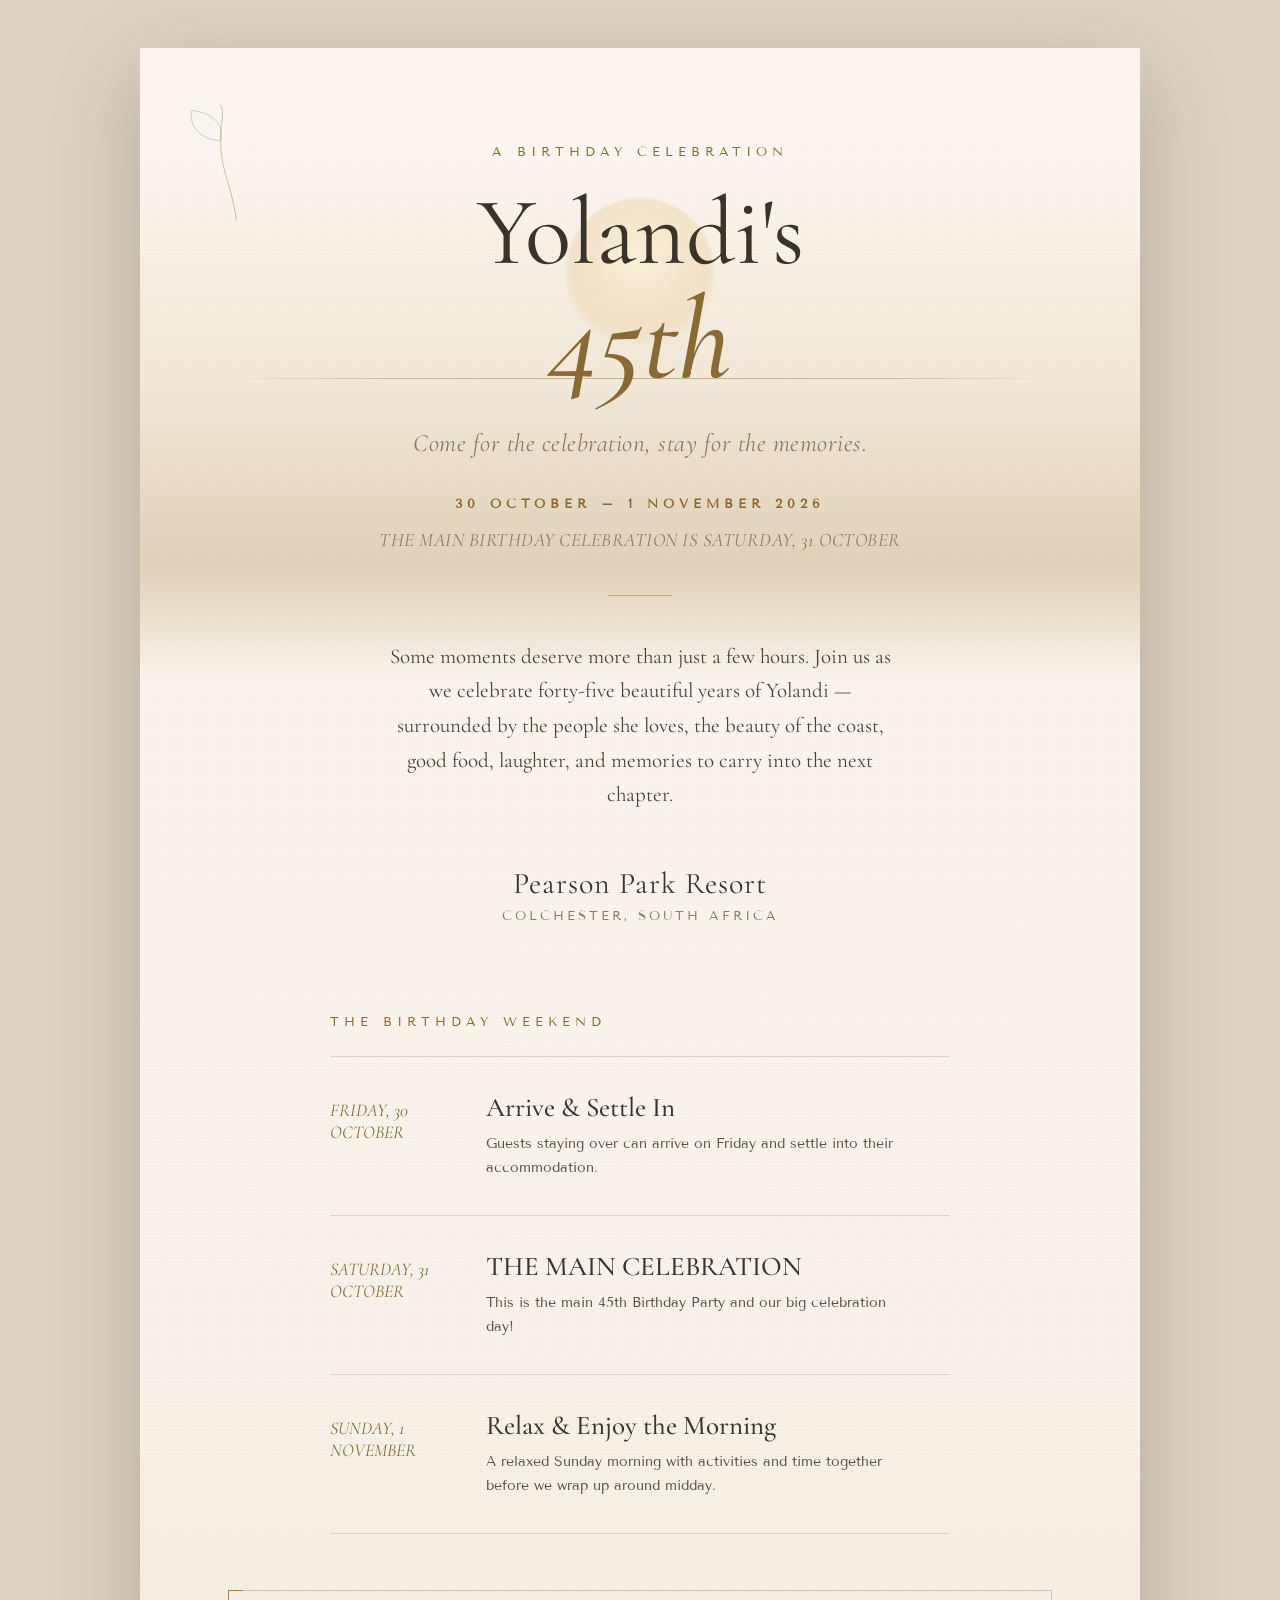
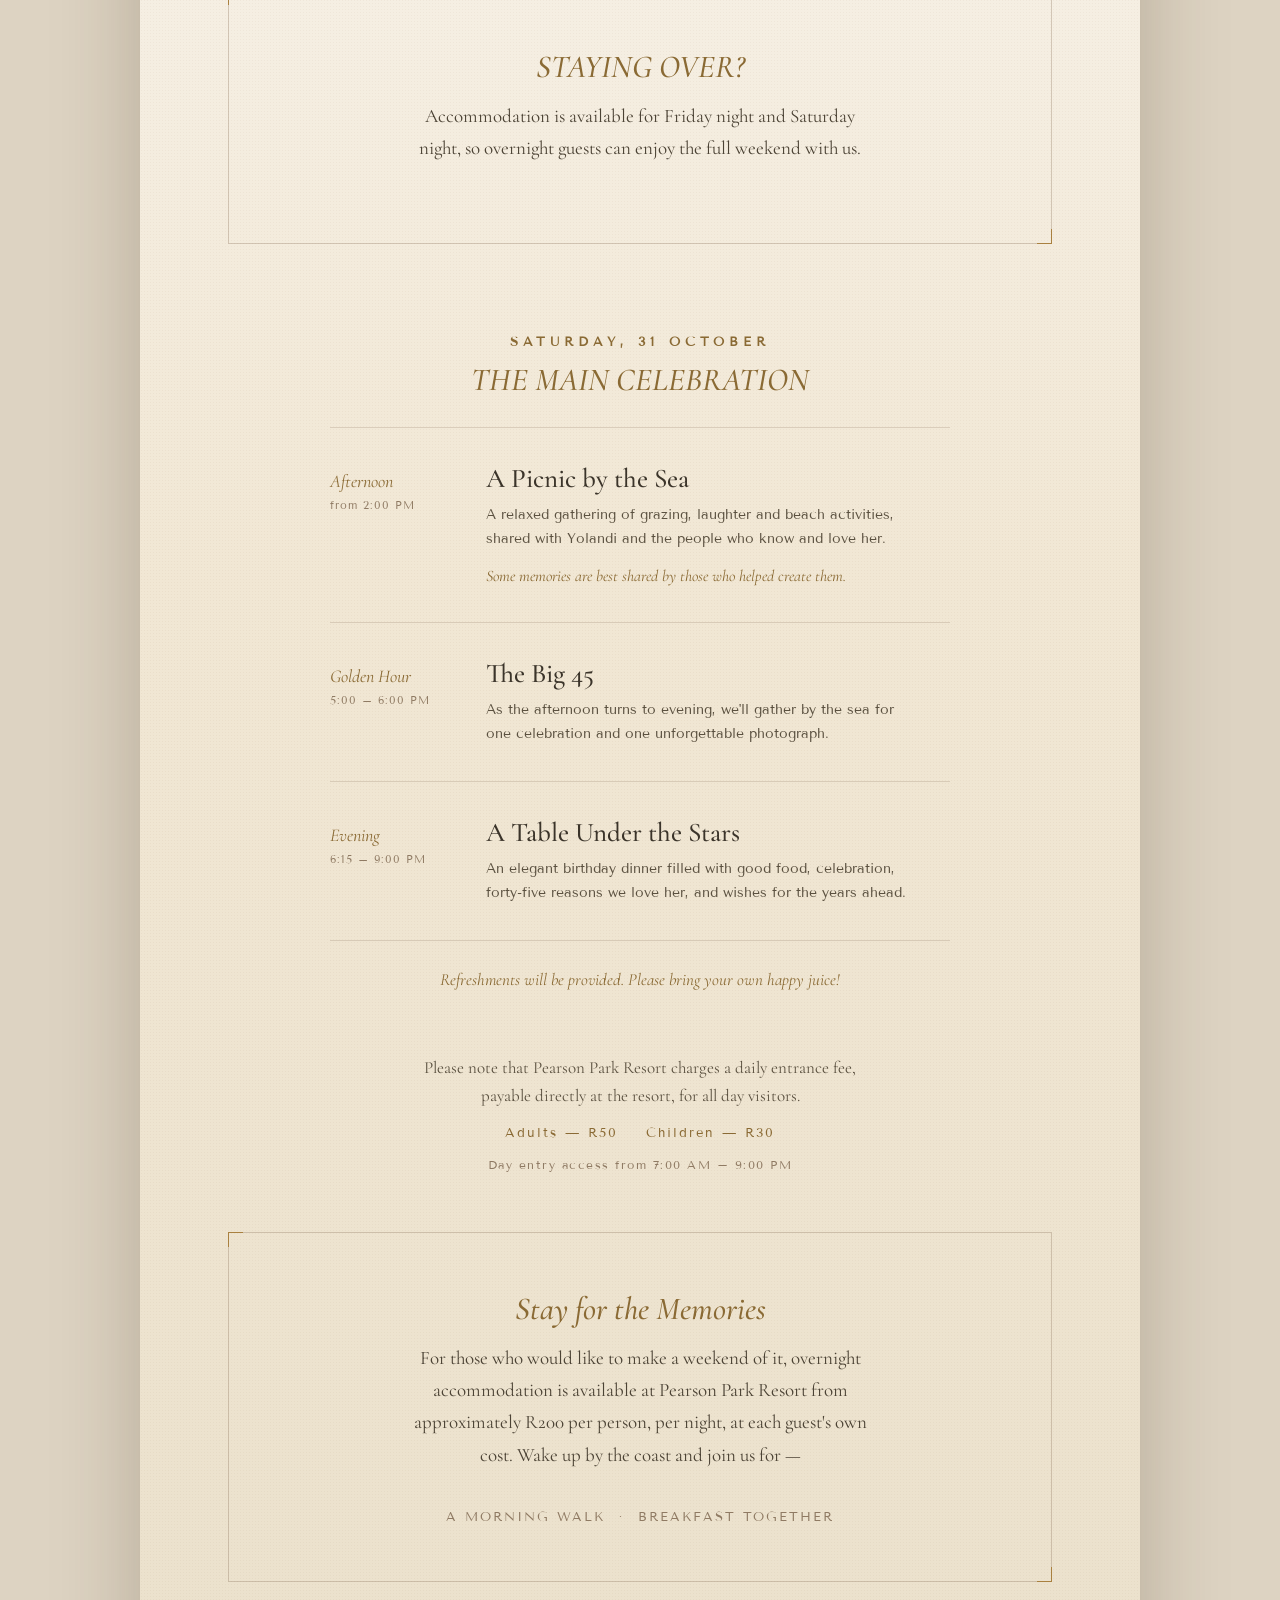
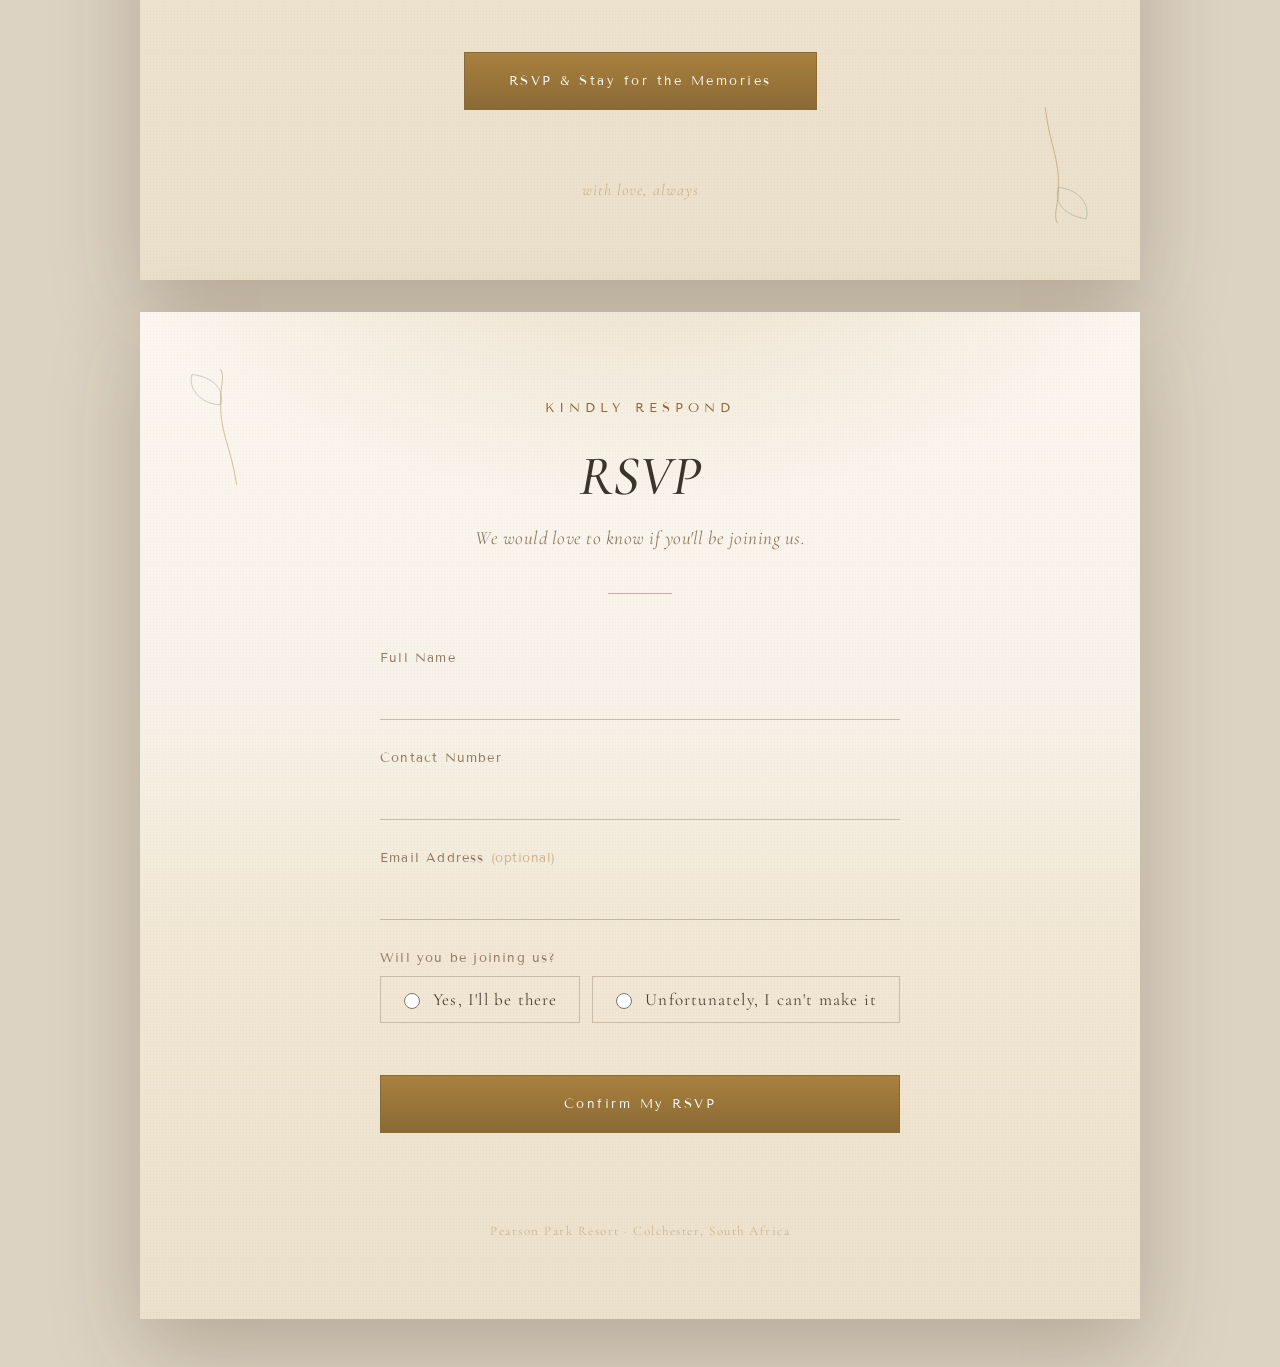
==== index.html @ 953a1ea3 "Fix Open Graph image URL" ====
<!DOCTYPE html>
<html lang="en">
<head>
<meta charset="UTF-8">
<title>Yolandi's 45th | Come for the Celebration, Stay for the Memories</title>
<meta name="description" content="Join us as we celebrate Yolandi's 45th at Pearson Park Resort, Colchester.">
<meta name="viewport" content="width=device-width, initial-scale=1.0">

<meta property="og:title" content="Yolandi's 45th | Come for the Celebration, Stay for the Memories">
<meta property="og:description" content="Join us as we celebrate Yolandi's 45th at Pearson Park Resort, Colchester.">
<meta property="og:type" content="website">
<meta property="og:url" content="https://yolandi-45th-invitation-lfw5ml53o-jacquelene-prins-projects.vercel.app/">
<meta property="og:image" content="https://yolandi-45th-invitation-lfw5ml53o-jacquelene-prins-projects.vercel.app/images/yolandi-45-invitation.jpg">
<meta property="og:image:alt" content="Yolandi's 45th birthday invitation">

<meta name="twitter:card" content="summary_large_image">
<meta name="twitter:title" content="Yolandi's 45th | Come for the Celebration, Stay for the Memories">
<meta name="twitter:description" content="Join us as we celebrate Yolandi's 45th at Pearson Park Resort, Colchester.">
<meta name="twitter:image" content="https://yolandi-45th.vercel.app/images/yolandi-45-invitation.jpg">
<meta name="twitter:image:alt" content="Yolandi's 45th birthday invitation">

<link rel="preconnect" href="https://fonts.googleapis.com">
<link rel="preconnect" href="https://fonts.gstatic.com" crossorigin>
<link href="https://fonts.googleapis.com/css2?family=Cormorant+Garamond:ital,wght@0,300;0,400;0,500;0,600;1,400;1,500&family=Tenor+Sans&display=swap" rel="stylesheet">
<link rel="stylesheet" href="styles.css">
</head>
<body>

<div class="page">
  <div class="sun"></div>
  <div class="horizon"></div>
  <div class="sea-line"></div>

  <svg class="lily tl" viewBox="0 0 100 140" fill="none" xmlns="http://www.w3.org/2000/svg" aria-hidden="true">
    <path d="M50 130 C 50 90, 40 70, 45 40" stroke="#A9803F" stroke-width="1"/>
    <path d="M45 40 C 20 35, 12 15, 18 2 C 40 8, 52 22, 45 40 Z" stroke="#93A184" stroke-width="1" fill="none"/>
    <path d="M45 40 C 45 25, 55 10, 50 0" stroke="#8A6A34" stroke-width="0.8"/>
  </svg>
  <svg class="lily br" viewBox="0 0 100 140" fill="none" xmlns="http://www.w3.org/2000/svg" aria-hidden="true">
    <path d="M50 130 C 50 90, 40 70, 45 40" stroke="#A9803F" stroke-width="1"/>
    <path d="M45 40 C 20 35, 12 15, 18 2 C 40 8, 52 22, 45 40 Z" stroke="#93A184" stroke-width="1" fill="none"/>
    <path d="M45 40 C 45 25, 55 10, 50 0" stroke="#8A6A34" stroke-width="0.8"/>
  </svg>

  <div class="content">
    <p class="kicker">A BIRTHDAY CELEBRATION</p>

    <h1 class="hero">Yolandi's<span class="accent">45th</span></h1>

    <p class="tagline">Come for the celebration, stay for the memories.</p>

    <p class="kicker event-dates">30 OCTOBER – 1 NOVEMBER 2026</p>
    <p class="tagline small event-celebration">THE MAIN BIRTHDAY CELEBRATION IS SATURDAY, 31 OCTOBER</p>

    <div class="rule"></div>

    <p class="lede">
      Some moments deserve more than just a few hours. Join us as we celebrate
      forty-five beautiful years of Yolandi — surrounded by the people she loves,
      the beauty of the coast, good food, laughter, and memories to carry into
      the next chapter.
    </p>

    <div class="venue">
      <div class="name">Pearson Park Resort</div>
      <div class="place">COLCHESTER, SOUTH AFRICA</div>
    </div>

    <div class="moments">
      <p class="kicker">THE BIRTHDAY WEEKEND</p>
      <div class="moment">
        <div class="time">FRIDAY, 30 OCTOBER</div>
        <div>
          <h3>Arrive &amp; Settle In</h3>
          <p>Guests staying over can arrive on Friday and settle into their accommodation.</p>
        </div>
      </div>
      <div class="moment">
        <div class="time">SATURDAY, 31 OCTOBER</div>
        <div>
          <h3>THE MAIN CELEBRATION</h3>
          <p>This is the main 45th Birthday Party and our big celebration day!</p>
        </div>
      </div>
      <div class="moment">
        <div class="time">SUNDAY, 1 NOVEMBER</div>
        <div>
          <h3>Relax &amp; Enjoy the Morning</h3>
          <p>A relaxed Sunday morning with activities and time together before we wrap up around midday.</p>
        </div>
      </div>
    </div>

    <div class="stay">
      <h2>STAYING OVER?</h2>
      <p>Accommodation is available for Friday night and Saturday night, so overnight guests can enjoy the full weekend with us.</p>
    </div>

    <div class="saturday-celebration">
      <div class="saturday-heading">
        <p class="kicker">SATURDAY, 31 OCTOBER</p>
        <h2>THE MAIN CELEBRATION</h2>
      </div>

      <div class="moments">
        <div class="moment">
          <div class="time">Afternoon<span class="time-detail">from 2:00 PM</span></div>
          <div>
            <h3>A Picnic by the Sea</h3>
            <p>A relaxed gathering of grazing, laughter and beach activities,
            shared with Yolandi and the people who know and love her.</p>
            <p class="whisper">Some memories are best shared by those who helped create them.</p>
          </div>
        </div>
        <div class="moment">
          <div class="time">Golden Hour<span class="time-detail">5:00 – 6:00 PM</span></div>
          <div>
            <h3>The Big 45</h3>
            <p>As the afternoon turns to evening, we'll gather by the sea for
            one celebration and one unforgettable photograph.</p>
          </div>
        </div>
        <div class="moment">
          <div class="time">Evening<span class="time-detail">6:15 – 9:00 PM</span></div>
          <div>
            <h3>A Table Under the Stars</h3>
            <p>An elegant birthday dinner filled with good food, celebration,
            forty-five reasons we love her, and wishes for the years ahead.</p>
          </div>
        </div>
      </div>

      <p class="refreshments-note">Refreshments will be provided. Please bring your own happy juice!</p>
    </div>

    <div class="notice">
      <p>Please note that Pearson Park Resort charges a daily entrance fee,
      payable directly at the resort, for all day visitors.</p>
      <div class="notice-fees">
        <span>Adults — R50</span>
        <span>Children — R30</span>
      </div>
      <p class="notice-hours">Day entry access from 7:00 AM – 9:00 PM</p>
    </div>

    <div class="stay">
      <h2>Stay for the Memories</h2>
      <p class="pricing-note">For those who would like to make a weekend of it, overnight
      accommodation is available at Pearson Park Resort from approximately
      R200 per person, per night, at each guest's own cost. Wake up by the
      coast and join us for —</p>
      <div class="list"><span>A MORNING WALK</span>·<span>BREAKFAST TOGETHER</span></div>
    </div>

    <div class="rsvp-cta">
      <a href="#rsvp" class="btn-gold">RSVP &amp; Stay for the Memories</a>
    </div>

    <div class="footer-mark">with love, always</div>
  </div>
</div>

<!-- ================= RSVP SECTION ================= -->
<div class="page rsvp-page" id="rsvp">
  <svg class="lily tl" viewBox="0 0 100 140" fill="none" xmlns="http://www.w3.org/2000/svg" aria-hidden="true">
    <path d="M50 130 C 50 90, 40 70, 45 40" stroke="#A9803F" stroke-width="1"/>
    <path d="M45 40 C 20 35, 12 15, 18 2 C 40 8, 52 22, 45 40 Z" stroke="#93A184" stroke-width="1" fill="none"/>
    <path d="M45 40 C 45 25, 55 10, 50 0" stroke="#8A6A34" stroke-width="0.8"/>
  </svg>

  <div class="content rsvp-content">

    <p class="kicker">KINDLY RESPOND</p>
    <h2 class="rsvp-title">RSVP</h2>
    <p class="tagline small">We would love to know if you'll be joining us.</p>
    <div class="rule"></div>

    <!-- FORM VIEW -->
    <form id="rsvpForm" class="rsvp-form" novalidate>

      <div class="field">
        <label for="fullName">Full Name</label>
        <input type="text" id="fullName" name="fullName" autocomplete="name" required>
      </div>

      <div class="field">
        <label for="contactNumber">Contact Number</label>
        <input type="tel" id="contactNumber" name="contactNumber" autocomplete="tel" required>
      </div>

      <div class="field">
        <label for="emailAddress">Email Address <span class="opt">(optional)</span></label>
        <input type="email" id="emailAddress" name="emailAddress" autocomplete="email">
      </div>

      <fieldset class="field">
        <legend>Will you be joining us?</legend>
        <div class="radio-row">
          <label class="radio-pill">
            <input type="radio" name="attending" value="Yes, I'll be there" required>
            <span>Yes, I'll be there</span>
          </label>
          <label class="radio-pill">
            <input type="radio" name="attending" value="Unfortunately, I can't make it" required>
            <span>Unfortunately, I can't make it</span>
          </label>
        </div>
      </fieldset>

      <!-- ATTENDING BLOCK -->
      <div id="attendingBlock" class="conditional-block" hidden>

        <div class="field-row">
          <div class="field">
            <label for="adults">Adults Attending</label>
            <select id="adults" name="adults">
              <option value="">Select</option>
              <option>1</option><option>2</option><option>3</option><option>4</option>
              <option>5</option><option>6</option><option>7</option><option>8</option>
              <option>9</option><option>10+</option>
            </select>
          </div>
          <div class="field">
            <label for="children">Children Attending</label>
            <select id="children" name="children">
              <option value="">Select</option>
              <option>0</option><option>1</option><option>2</option><option>3</option>
              <option>4</option><option>5</option><option>6+</option>
            </select>
          </div>
        </div>

        <fieldset class="field">
          <legend>Would you like to stay over?</legend>
          <div class="radio-row">
            <label class="radio-pill">
              <input type="radio" name="overnightStay" value="Yes">
              <span>Yes</span>
            </label>
            <label class="radio-pill">
              <input type="radio" name="overnightStay" value="No">
              <span>No</span>
            </label>
          </div>
        </fieldset>

        <p class="hint">Overnight accommodation is estimated at approximately R200 per person, per night. Final costs may vary depending on the accommodation arrangement.</p>

        <!-- OVERNIGHT BLOCK -->
        <div id="overnightBlock" class="conditional-block nested" hidden>

          <div class="field-row">
            <div class="field">
              <label for="accommodationGuests">Guests Requiring Accommodation</label>
              <select id="accommodationGuests" name="accommodationGuests">
                <option value="">Select</option>
                <option>1</option><option>2</option><option>3</option><option>4</option>
                <option>5</option><option>6</option><option>7</option><option>8+</option>
              </select>
            </div>

            <div class="field">
              <label for="numberOfNights">Number of Nights</label>
              <select id="numberOfNights" name="numberOfNights">
                <option value="">Select</option>
                <option>1 Night</option>
                <option>2 Nights</option>
              </select>
            </div>
          </div>

          <div class="field">
            <label for="accommodationPreference">Accommodation Preference</label>
            <select id="accommodationPreference" name="accommodationPreference">
              <option value="">Select</option>
              <option>Cabin</option>
              <option>Hut</option>
              <option>No preference</option>
            </select>
            <p class="hint">Want to see the accommodation first? <a href="https://pearsonpark.co.za/accommodation/" target="_blank" rel="noopener noreferrer">View Accommodation</a> · <a href="https://pearsonpark.co.za/gallery/" target="_blank" rel="noopener noreferrer">Browse Gallery</a></p>
          </div>

          <div class="field">
            <label for="sundayMorningActivities">Will you be joining us for the morning walk and breakfast?</label>
            <select id="sundayMorningActivities" name="sundayMorningActivities">
              <option value="">Select</option>
              <option>Yes, both</option>
              <option>Morning walk only</option>
              <option>Breakfast only</option>
              <option>No, thank you</option>
            </select>
          </div>

        </div>
        <!-- /OVERNIGHT BLOCK -->

        <fieldset class="field">
          <legend>Would you like to be part of a special 45 Memories moment for Yolandi?</legend>
          <div class="radio-row column">
            <label class="radio-pill">
              <input type="radio" name="memoriesParticipation" value="Yes, I would love to participate">
              <span>Yes, I would love to participate</span>
            </label>
            <label class="radio-pill">
              <input type="radio" name="memoriesParticipation" value="Tell me more">
              <span>Tell me more</span>
            </label>
            <label class="radio-pill">
              <input type="radio" name="memoriesParticipation" value="Not this time">
              <span>Not this time</span>
            </label>
          </div>
          <p class="hint">Those who wish to participate will receive a little more information privately before the celebration.</p>
        </fieldset>

        <div class="field">
          <label for="dietaryRequirements">Dietary Requirements or Allergies <span class="opt">(optional)</span></label>
          <input type="text" id="dietaryRequirements" name="dietaryRequirements">
        </div>

        <div class="field">
          <label for="additionalNotes">Additional Notes <span class="opt">(optional)</span></label>
          <textarea id="additionalNotes" name="additionalNotes" rows="3"></textarea>
        </div>

      </div>
      <!-- /ATTENDING BLOCK -->

      <!-- NOT ATTENDING MESSAGE -->
      <div id="notAttendingMessage" class="not-attending" hidden>
        <p>We'll miss you, but we'll be thinking of you.</p>
      </div>

      <p class="form-error" id="formError" hidden></p>

      <button type="submit" class="btn-gold btn-submit" id="submitBtn">Confirm My RSVP</button>

    </form>

    <!-- LOADING VIEW -->
    <div id="loadingView" class="rsvp-status" hidden>
      <div class="spinner" aria-hidden="true"></div>
      <p class="status-title">Saving your RSVP…</p>
    </div>

    <!-- SUCCESS VIEW -->
    <div id="successView" class="rsvp-status" hidden>
      <p class="status-title italic">Thank You</p>
      <p class="status-body">Your RSVP has been received.</p>
      <p class="status-body">We're so looking forward to celebrating, laughing and making memories together.</p>
      <p class="status-body extra" id="successOvernight" hidden>We'll be in touch regarding the overnight arrangements.</p>
      <p class="status-body extra" id="successMemories" hidden>Keep an eye out — we'll be in touch with a little more information.</p>
      <p class="status-body extra" id="successRegrets" hidden>We'll miss you, but we'll be thinking of you.</p>
      <div class="footer-mark">with love, always</div>
    </div>

    <div class="footer-mark rsvp-footer">Pearson Park Resort · Colchester, South Africa</div>
  </div>
</div>

<script src="script.js"></script>
</body>
</html>
---- styles.css ----
:root{
  --ivory:#F7F2E9;
  --cream:#FBF7F0;
  --champagne:#E9DBC3;
  --sand:#CBB48D;
  --taupe:#8F7A63;
  --sage:#93A184;
  --gold:#A9803F;
  --gold-deep:#8A6A34;
  --ink:#3B342A;
}
*{box-sizing:border-box;}
html{scroll-behavior:smooth;}
html,body{margin:0;padding:0;}
body{
  background: #ddd3c2;
  font-family:'Tenor Sans', sans-serif;
  color:var(--ink);
  display:flex;
  flex-direction:column;
  align-items:center;
  gap:32px;
  padding:48px 16px;
}
.page{
  position:relative;
  width:1000px;
  max-width:100%;
  min-height:1500px;
  background:
    radial-gradient(ellipse 900px 500px at 50% -10%, rgba(233,219,195,0.9), rgba(247,242,233,0) 60%),
    linear-gradient(180deg, var(--cream) 0%, var(--ivory) 38%, #F1E7D4 62%, #EAE0CB 100%);
  overflow:hidden;
  box-shadow: 0 30px 80px rgba(60,45,20,0.25);
}

.page::before{
  content:"";
  position:absolute; inset:0;
  background-image:
    radial-gradient(rgba(140,110,60,0.05) 1px, transparent 1px);
  background-size: 3px 3px;
  mix-blend-mode:multiply;
  pointer-events:none;
}

.horizon{
  position:absolute;
  left:0; right:0;
  top:112px;
  height:520px;
  background: linear-gradient(180deg,
      rgba(233,219,195,0) 0%,
      rgba(233,219,195,0.55) 45%,
      rgba(203,180,141,0.55) 78%,
      rgba(203,180,141,0) 100%);
  pointer-events:none;
}
.sea-line{
  position:absolute;
  left:8%; right:8%;
  top:330px;
  height:1px;
  background: linear-gradient(90deg, transparent, rgba(138,106,52,0.35) 20%, rgba(138,106,52,0.45) 50%, rgba(138,106,52,0.35) 80%, transparent);
}
.sun{
  position:absolute;
  top:150px; left:50%;
  width:150px; height:150px;
  transform:translateX(-50%);
  border-radius:50%;
  background: radial-gradient(circle at 50% 45%, rgba(255,244,220,0.9), rgba(233,197,131,0.35) 60%, rgba(233,197,131,0) 75%);
  filter: blur(1px);
}

.content{
  position:relative;
  z-index:2;
  padding: 96px 88px 80px;
  text-align:center;
}

.kicker{
  font-family:'Tenor Sans', sans-serif;
  font-size:13px;
  letter-spacing:5px;
  color:var(--gold-deep);
  margin:0 0 26px;
}
.event-dates{
  font-weight:600;
  margin-top:38px;
  margin-bottom:14px;
}
.event-celebration{ font-weight:600; }

h1.hero{
  font-family:'Cormorant Garamond', serif;
  font-weight:400;
  font-size:96px;
  line-height:0.98;
  margin:0;
  color:var(--ink);
}
h1.hero .accent{
  display:block;
  font-style:italic;
  font-weight:500;
  font-size:118px;
  color:var(--gold-deep);
  margin-top:2px;
}

.tagline{
  font-family:'Cormorant Garamond', serif;
  font-style:italic;
  font-weight:400;
  font-size:25px;
  letter-spacing:0.5px;
  color:var(--taupe);
  margin:30px 0 0;
}
.tagline.small{ font-size:19px; margin-top:16px; }

.rule{
  width:64px; height:1px;
  background:var(--gold);
  margin:44px auto;
  opacity:0.55;
}

.lede{
  max-width:520px;
  margin:0 auto;
  font-family:'Cormorant Garamond', serif;
  font-weight:400;
  font-size:21px;
  line-height:1.65;
  color:#4b4234;
}

.venue{
  margin-top:52px;
}
.venue .name{
  font-family:'Cormorant Garamond', serif;
  font-size:30px;
  letter-spacing:1px;
  color:var(--ink);
}
.venue .place{
  font-family:'Tenor Sans', sans-serif;
  font-size:13px;
  letter-spacing:3px;
  color:var(--taupe);
  margin-top:6px;
}

/* moments */
.moments{
  margin-top:90px;
  text-align:left;
  max-width:620px;
  margin-left:auto;
  margin-right:auto;
}
.moment{
  display:grid;
  grid-template-columns:120px 1fr;
  column-gap:36px;
  padding:34px 0;
  border-top:1px solid rgba(143,122,99,0.25);
  align-items:baseline;
}
.moment:last-child{border-bottom:1px solid rgba(143,122,99,0.25);}
.moment .time{
  font-family:'Cormorant Garamond', serif;
  font-style:italic;
  font-size:18px;
  color:var(--gold-deep);
  display:flex;
  flex-direction:column;
}
.moment .time-detail{
  font-family:'Tenor Sans', sans-serif;
  font-style:normal;
  font-size:11px;
  letter-spacing:1px;
  color:var(--taupe);
  margin-top:6px;
}
.moment h3{
  margin:0 0 8px;
  font-family:'Cormorant Garamond', serif;
  font-weight:500;
  font-size:27px;
  color:var(--ink);
}
.moment p{
  margin:0;
  font-family:'Tenor Sans', sans-serif;
  font-size:14px;
  line-height:1.75;
  color:#5b5140;
  max-width:420px;
}
.moment p.whisper{
  font-family:'Cormorant Garamond', serif;
  font-style:italic;
  font-size:16px;
  color:var(--gold-deep);
  margin-top:12px;
  line-height:1.5;
}
.saturday-heading{
  margin-top:90px;
  text-align:center;
}
.saturday-heading .kicker{
  font-weight:600;
  margin:0 0 10px;
}
.saturday-heading h2{
  font-family:'Cormorant Garamond', serif;
  font-style:italic;
  font-weight:500;
  font-size:32px;
  margin:0;
  color:var(--gold-deep);
}
.saturday-celebration .moments{ margin-top:28px; }
.refreshments-note{
  margin:28px auto 0;
  text-align:center;
  font-family:'Cormorant Garamond', serif;
  font-style:italic;
  font-size:17px;
  color:var(--gold-deep);
}

/* day-visitor notice */
.notice{
  margin:64px auto 0;
  max-width:460px;
  text-align:center;
}
.notice p{
  font-family:'Cormorant Garamond', serif;
  font-size:17px;
  line-height:1.7;
  color:#5b5140;
  margin:0 0 14px;
}
.notice-fees{
  font-family:'Tenor Sans', sans-serif;
  font-size:13px;
  letter-spacing:2px;
  color:var(--gold-deep);
  display:flex;
  justify-content:center;
  gap:28px;
  margin-bottom:14px;
}
.notice-hours{
  font-family:'Tenor Sans', sans-serif !important;
  font-size:12px !important;
  letter-spacing:1.5px;
  color:var(--taupe) !important;
}

.stay{
  margin-top:56px;
  padding:56px 60px;
  border:1px solid rgba(143,122,99,0.35);
  position:relative;
}
.stay::before, .stay::after{
  content:"";
  position:absolute;
  width:14px; height:14px;
  border:1px solid var(--gold);
}
.stay::before{top:-1px;left:-1px;border-right:none;border-bottom:none;}
.stay::after{bottom:-1px;right:-1px;border-left:none;border-top:none;}
.stay h2{
  font-family:'Cormorant Garamond', serif;
  font-style:italic;
  font-weight:500;
  font-size:32px;
  margin:0 0 14px;
  color:var(--gold-deep);
}
.stay p{
  font-family:'Cormorant Garamond', serif;
  font-size:19px;
  line-height:1.7;
  max-width:460px;
  margin:0 auto 22px;
  color:#4b4234;
}
.stay p.pricing-note{ margin-bottom:38px; }
.stay .list{
  font-family:'Tenor Sans', sans-serif;
  font-size:13px;
  letter-spacing:2px;
  color:var(--taupe);
}
.stay .list span{margin:0 14px;}

/* CTA button */
.rsvp-cta{
  margin-top:70px;
}
.btn-gold{
  display:inline-block;
  font-family:'Tenor Sans', sans-serif;
  font-size:13px;
  letter-spacing:2.5px;
  text-decoration:none;
  color:var(--cream);
  background:linear-gradient(180deg, var(--gold) 0%, var(--gold-deep) 100%);
  padding:20px 44px;
  border:1px solid var(--gold-deep);
  cursor:pointer;
  transition:opacity 0.25s ease, transform 0.25s ease;
}
.btn-gold:hover{ opacity:0.88; }
.btn-gold:active{ transform:translateY(1px); }
.btn-gold:focus-visible{ outline:2px solid var(--gold-deep); outline-offset:3px; }

.footer-mark{
  margin-top:70px;
  font-family:'Cormorant Garamond', serif;
  font-style:italic;
  font-size:16px;
  color:var(--sand);
  letter-spacing:1px;
}

/* calla lily line art */
.lily{
  position:absolute;
  opacity:0.5;
}
.lily.tl{ top:56px; left:44px; width:90px; transform:rotate(-8deg);}
.lily.br{ bottom:56px; right:44px; width:90px; transform:rotate(174deg);}

/* ================= RSVP PAGE ================= */
.rsvp-page{ min-height:auto; }
.rsvp-content{ padding-top:88px; }
.rsvp-title{
  font-family:'Cormorant Garamond', serif;
  font-style:italic;
  font-weight:500;
  font-size:56px;
  margin:0;
  color:var(--ink);
}

.rsvp-form{
  max-width:520px;
  margin:56px auto 0;
  text-align:left;
}

.field{ margin-bottom:30px; }
.field-row{
  display:grid;
  grid-template-columns:1fr 1fr;
  gap:24px;
}

label, legend{
  display:block;
  font-family:'Tenor Sans', sans-serif;
  font-size:13px;
  letter-spacing:1.2px;
  color:var(--taupe);
  margin-bottom:10px;
  padding:0;
}
.opt{ color:var(--sand); letter-spacing:0.5px; }

input[type="text"],
input[type="tel"],
input[type="email"],
select,
textarea{
  width:100%;
  font-family:'Cormorant Garamond', serif;
  font-size:19px;
  color:var(--ink);
  background:transparent;
  border:none;
  border-bottom:1px solid rgba(143,122,99,0.45);
  padding:8px 2px 12px;
  border-radius:0;
  appearance:none;
  -webkit-appearance:none;
}
select{
  background-image: linear-gradient(45deg, transparent 50%, var(--gold-deep) 50%), linear-gradient(135deg, var(--gold-deep) 50%, transparent 50%);
  background-position: calc(100% - 8px) 16px, calc(100% - 2px) 16px;
  background-size: 6px 6px, 6px 6px;
  background-repeat: no-repeat;
  cursor:pointer;
}
textarea{ resize:vertical; min-height:70px; font-size:17px; }

input:focus, select:focus, textarea:focus{
  outline:none;
  border-bottom:1px solid var(--gold-deep);
}

fieldset{ border:none; margin:0; padding:0; }

.radio-row{
  display:flex;
  flex-wrap:wrap;
  gap:12px;
}
.radio-row.column{ flex-direction:column; }

.radio-pill{
  position:relative;
  display:flex;
  align-items:center;
  gap:10px;
  border:1px solid rgba(143,122,99,0.4);
  padding:12px 18px;
  cursor:pointer;
  flex:1 1 auto;
  transition:border-color 0.2s ease, background 0.2s ease;
}
.radio-pill input{
  accent-color:var(--gold-deep);
  width:16px; height:16px;
  flex-shrink:0;
}
.radio-pill span{
  font-family:'Cormorant Garamond', serif;
  font-size:17px;
  color:#4b4234;
}
.radio-pill:has(input:checked){
  border-color:var(--gold-deep);
  background:rgba(169,128,63,0.08);
}

.hint{
  font-family:'Cormorant Garamond', serif;
  font-style:italic;
  font-size:14px;
  color:var(--taupe);
  margin:10px 0 0;
}

.conditional-block{
  padding-top:6px;
  padding-left:20px;
  border-left:1px solid rgba(143,122,99,0.25);
  margin-bottom:8px;
}
.conditional-block.nested{
  margin-top:-8px;
  margin-bottom:22px;
}

.not-attending{
  text-align:center;
  padding:30px 0 6px;
}
.not-attending p{
  font-family:'Cormorant Garamond', serif;
  font-style:italic;
  font-size:22px;
  color:var(--gold-deep);
}

.form-error{
  font-family:'Tenor Sans', sans-serif;
  font-size:13px;
  letter-spacing:0.5px;
  color:#9C4B3E;
  background:rgba(156,75,62,0.08);
  border:1px solid rgba(156,75,62,0.3);
  padding:14px 16px;
  margin-bottom:24px;
}

.btn-submit{
  width:100%;
  text-align:center;
  border:1px solid var(--gold-deep);
  margin-top:12px;
}
.btn-submit:disabled{
  opacity:0.6;
  cursor:not-allowed;
}

.rsvp-status{
  max-width:460px;
  margin:70px auto 0;
  text-align:center;
}
.status-title{
  font-family:'Cormorant Garamond', serif;
  font-weight:500;
  font-size:34px;
  color:var(--gold-deep);
  margin:0 0 20px;
}
.status-title.italic{ font-style:italic; }
.status-body{
  font-family:'Cormorant Garamond', serif;
  font-size:19px;
  line-height:1.7;
  color:#4b4234;
  margin:0 0 14px;
}
.status-body.extra{
  font-style:italic;
  color:var(--taupe);
  margin-top:24px;
}

.spinner{
  width:34px; height:34px;
  margin:0 auto 26px;
  border:1px solid rgba(143,122,99,0.3);
  border-top-color:var(--gold-deep);
  border-radius:50%;
  animation:spin 0.9s linear infinite;
}
@keyframes spin{ to{ transform:rotate(360deg); } }

.rsvp-footer{
  margin-top:90px;
  font-size:13px;
  letter-spacing:1.5px;
  font-style:normal;
}

@media print{
  body{background:none;padding:0;}
  .page{box-shadow:none;}
}

@media (max-width:700px){
  body{ padding:28px 12px; gap:20px; }
  .content{padding:64px 28px 56px;}
  h1.hero{font-size:56px;}
  h1.hero .accent{font-size:68px;}
  .lede{ font-size:18px; }
  .moment{grid-template-columns:1fr; row-gap:6px;}
  .stay{padding:36px 24px;}
  .notice{ padding:0 8px; }
  .btn-gold{ padding:18px 30px; width:100%; }
  .rsvp-cta{ padding:0 8px; }
  .rsvp-content{ padding-top:64px; }
  .rsvp-title{ font-size:44px; }
  .field-row{ grid-template-columns:1fr; gap:0; }
  .lily{ width:56px !important; }
  .lily.tl{ top:28px; left:20px; }
  .lily.br{ bottom:28px; right:20px; }
}

@media (max-width:420px){
  h1.hero{font-size:46px;}
  h1.hero .accent{font-size:56px;}
}
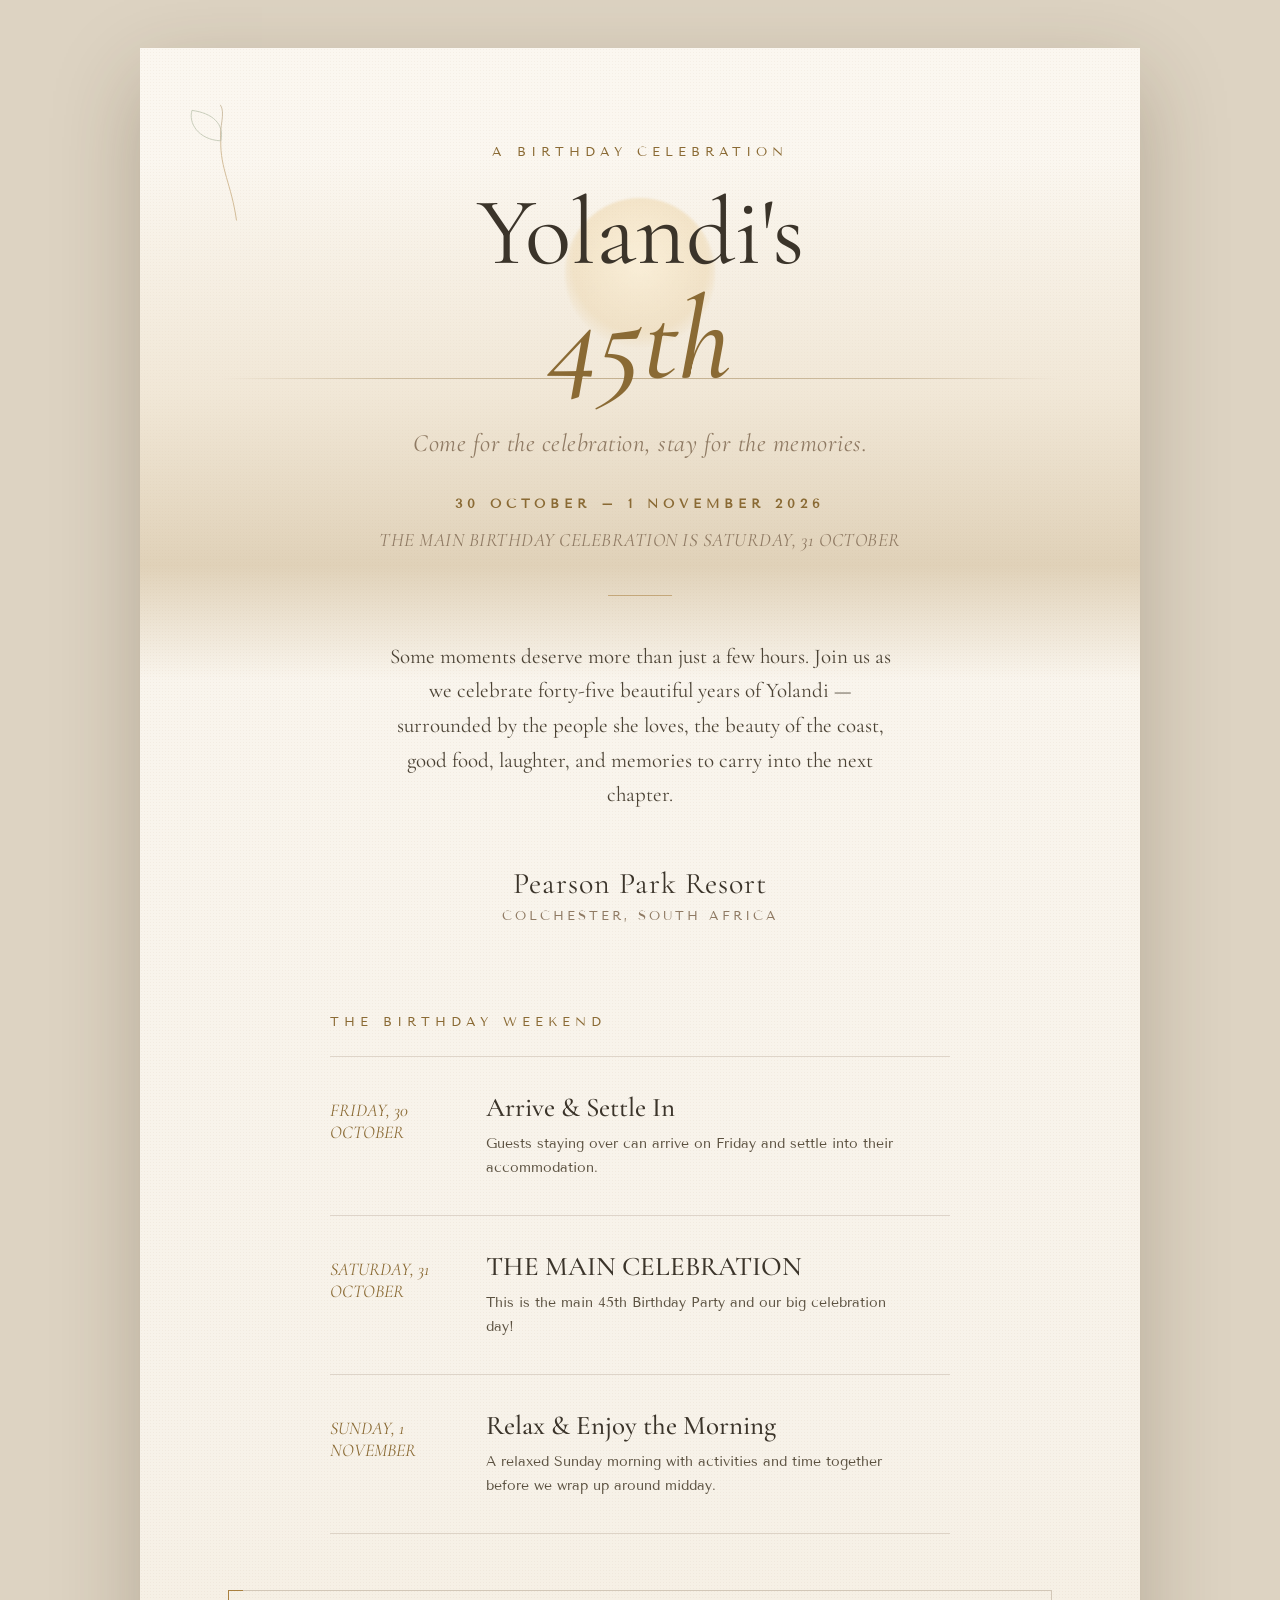
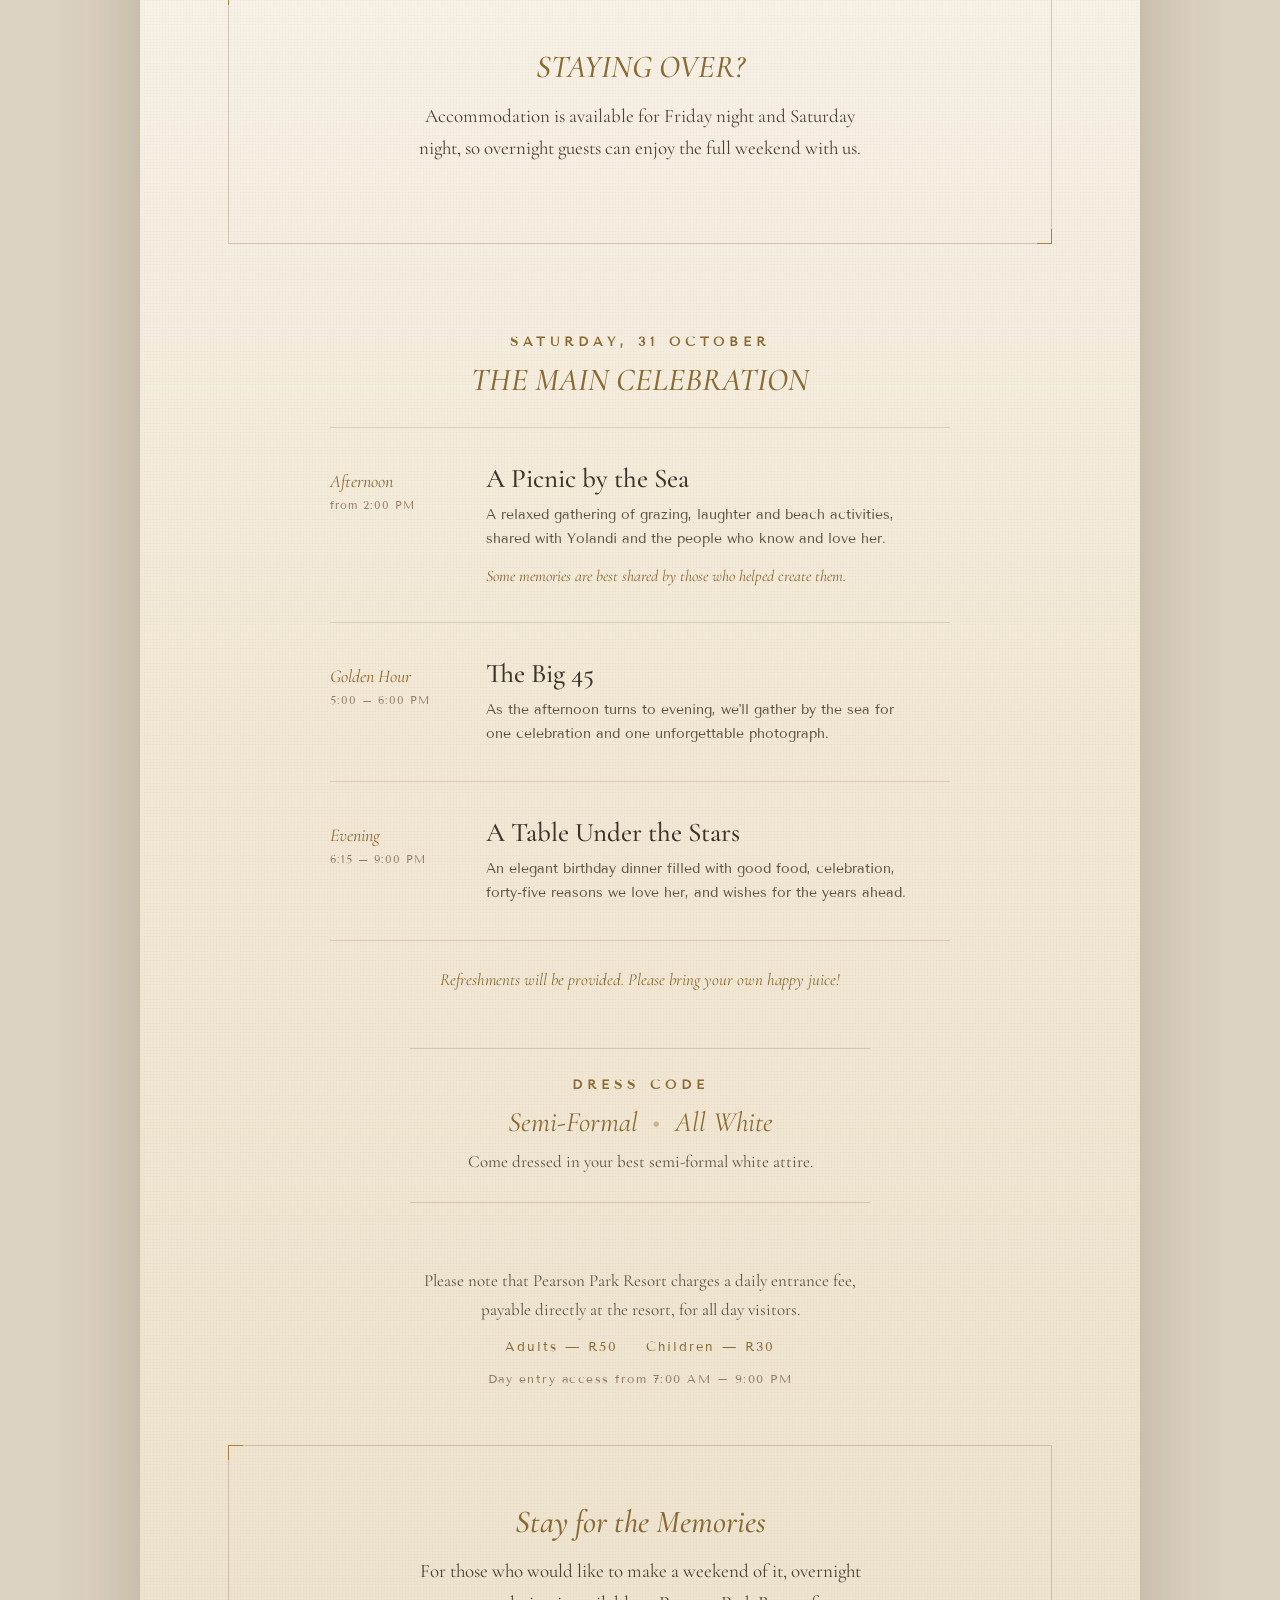
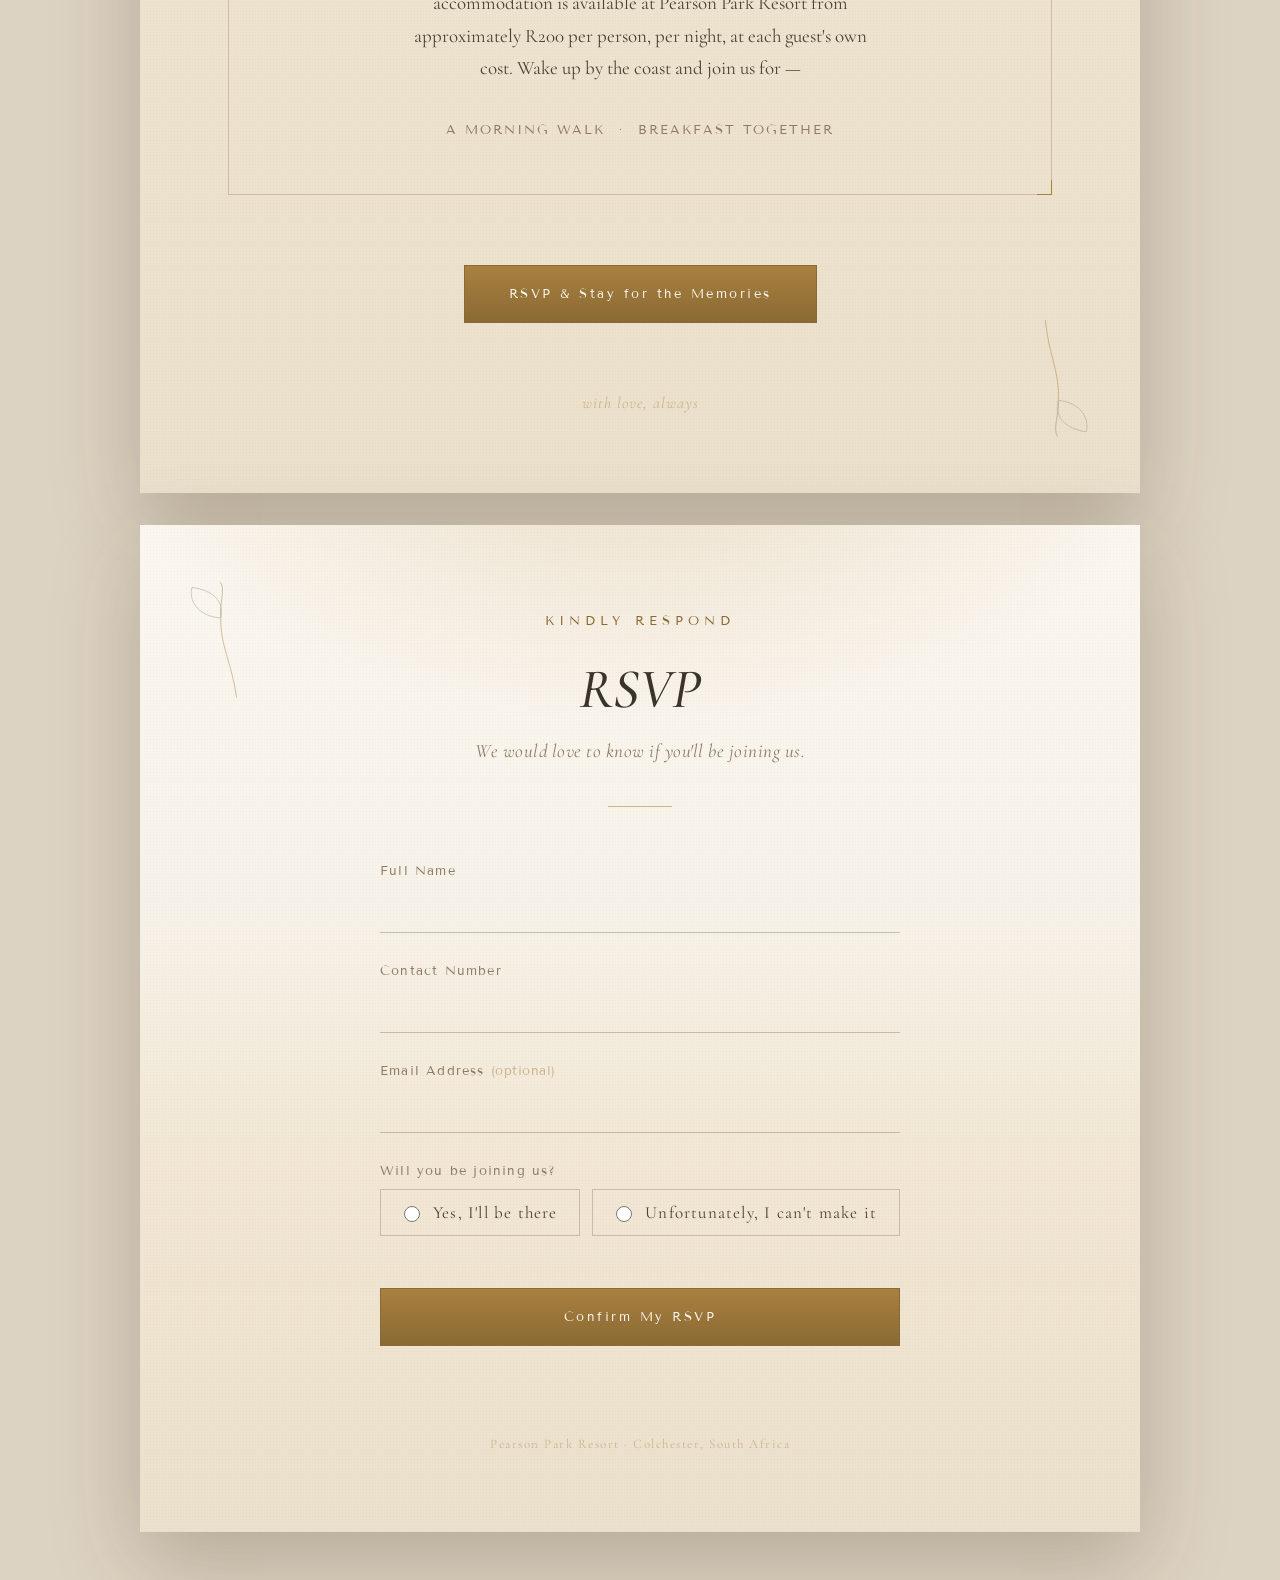
==== commit 55e3be2b: "commit changes" ====
--- a/index.html
+++ b/index.html
@@ -131,6 +131,12 @@
       </div>
 
       <p class="refreshments-note">Refreshments will be provided. Please bring your own happy juice!</p>
+    </div>
+
+    <div class="dress-code">
+      <p class="kicker">DRESS CODE</p>
+      <p class="dress-code-style">Semi-Formal <span aria-hidden="true">•</span> All White</p>
+      <p>Come dressed in your best semi-formal white attire.</p>
     </div>
 
     <div class="notice">
--- a/styles.css
+++ b/styles.css
@@ -236,6 +236,38 @@
   font-style:italic;
   font-size:17px;
   color:var(--gold-deep);
+}
+
+.dress-code{
+  max-width:460px;
+  margin:58px auto 0;
+  padding:28px 20px;
+  border-top:1px solid rgba(143,122,99,0.3);
+  border-bottom:1px solid rgba(143,122,99,0.3);
+  text-align:center;
+}
+.dress-code .kicker{
+  margin:0 0 12px;
+  font-weight:600;
+}
+.dress-code-style{
+  margin:0 0 10px;
+  font-family:'Cormorant Garamond', serif;
+  font-style:italic;
+  font-size:28px;
+  color:var(--gold-deep);
+}
+.dress-code-style span{
+  font-style:normal;
+  color:var(--sand);
+  padding:0 7px;
+}
+.dress-code > p:last-child{
+  margin:0;
+  font-family:'Cormorant Garamond', serif;
+  font-size:17px;
+  line-height:1.5;
+  color:#5b5140;
 }
 
 /* day-visitor notice */
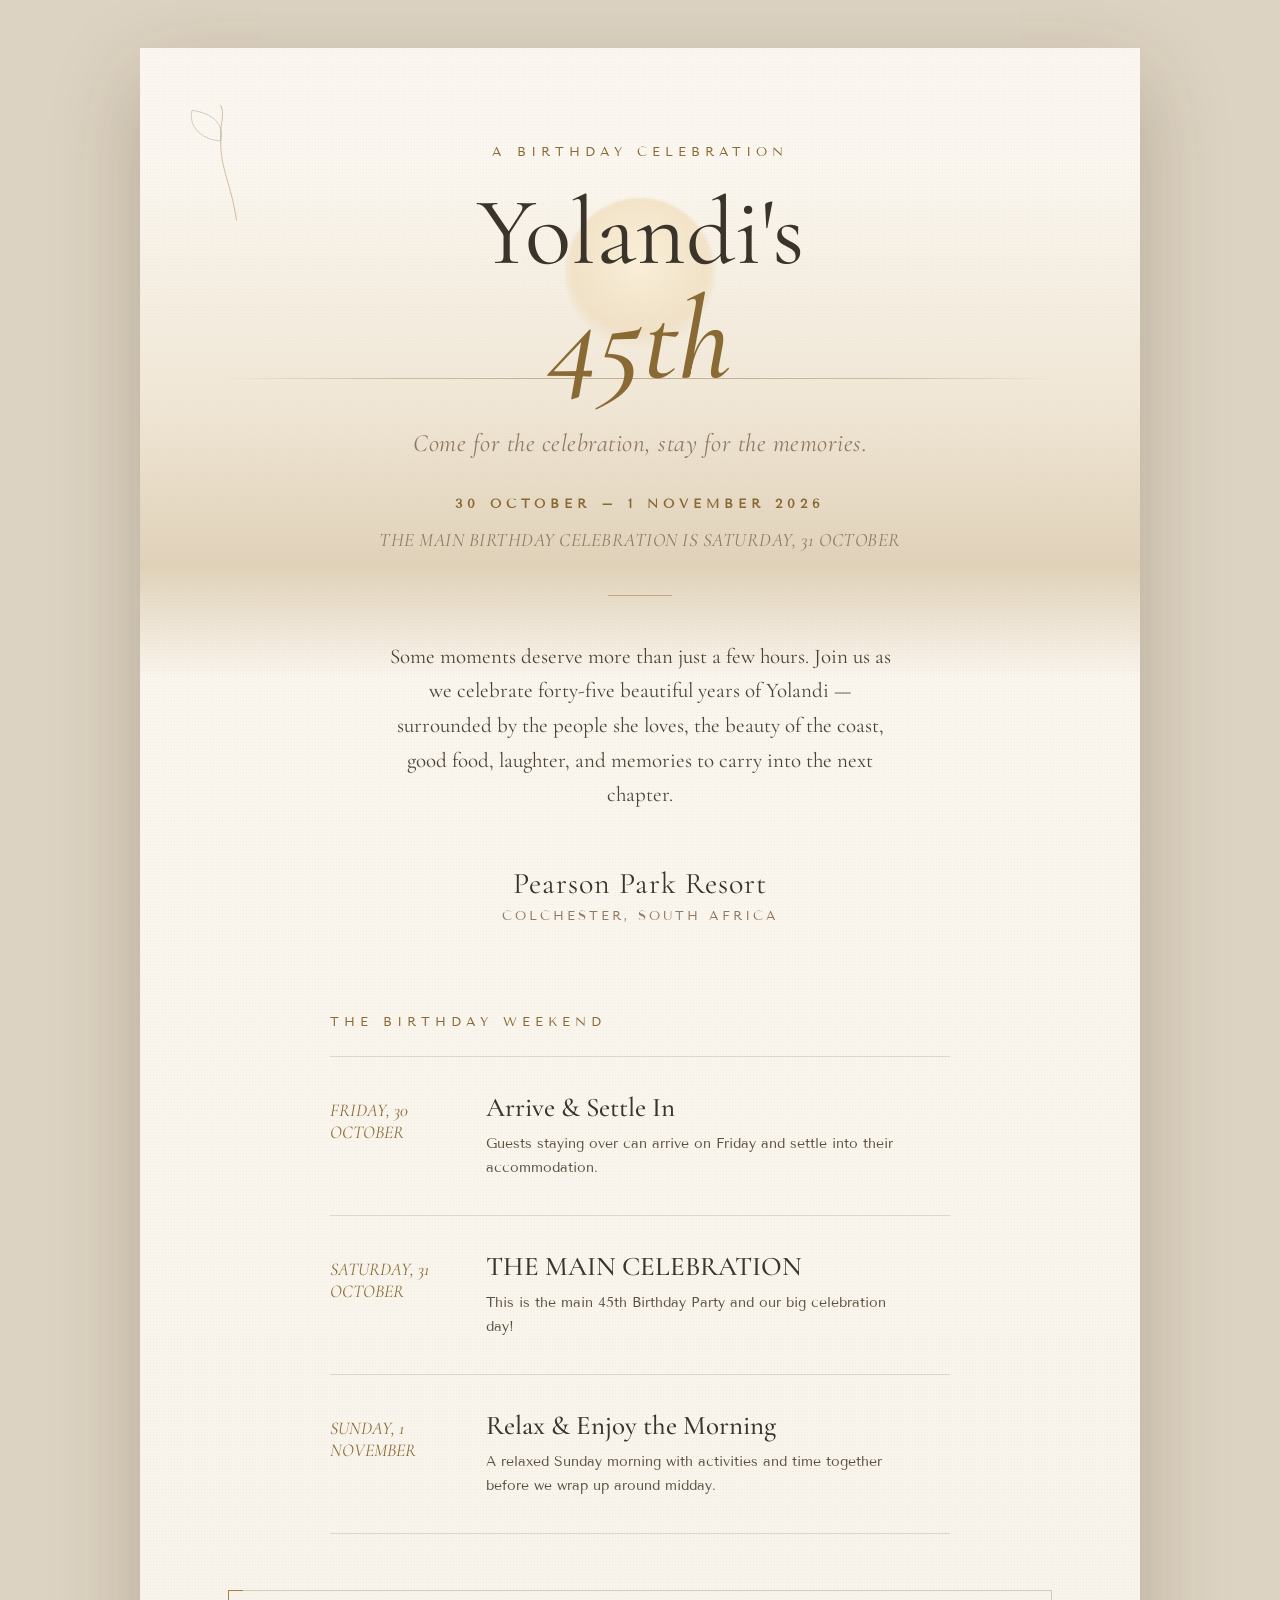
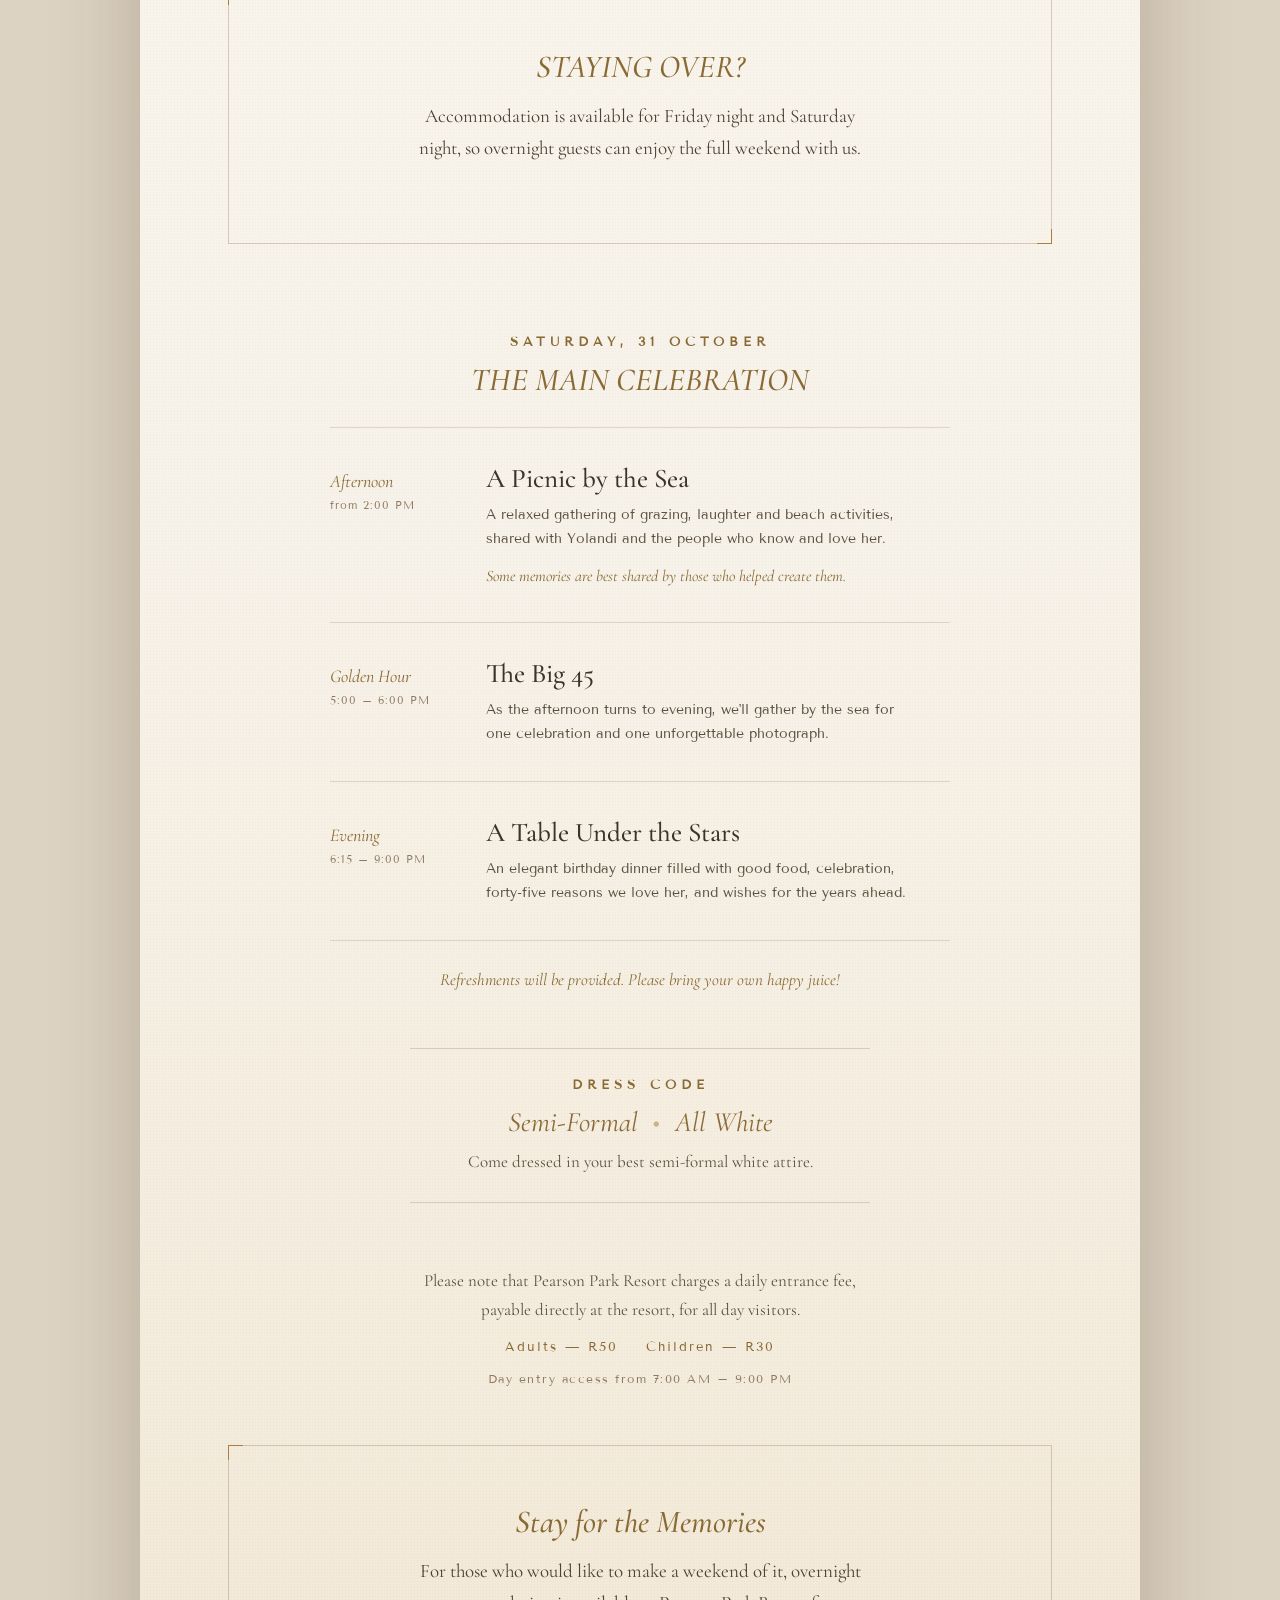
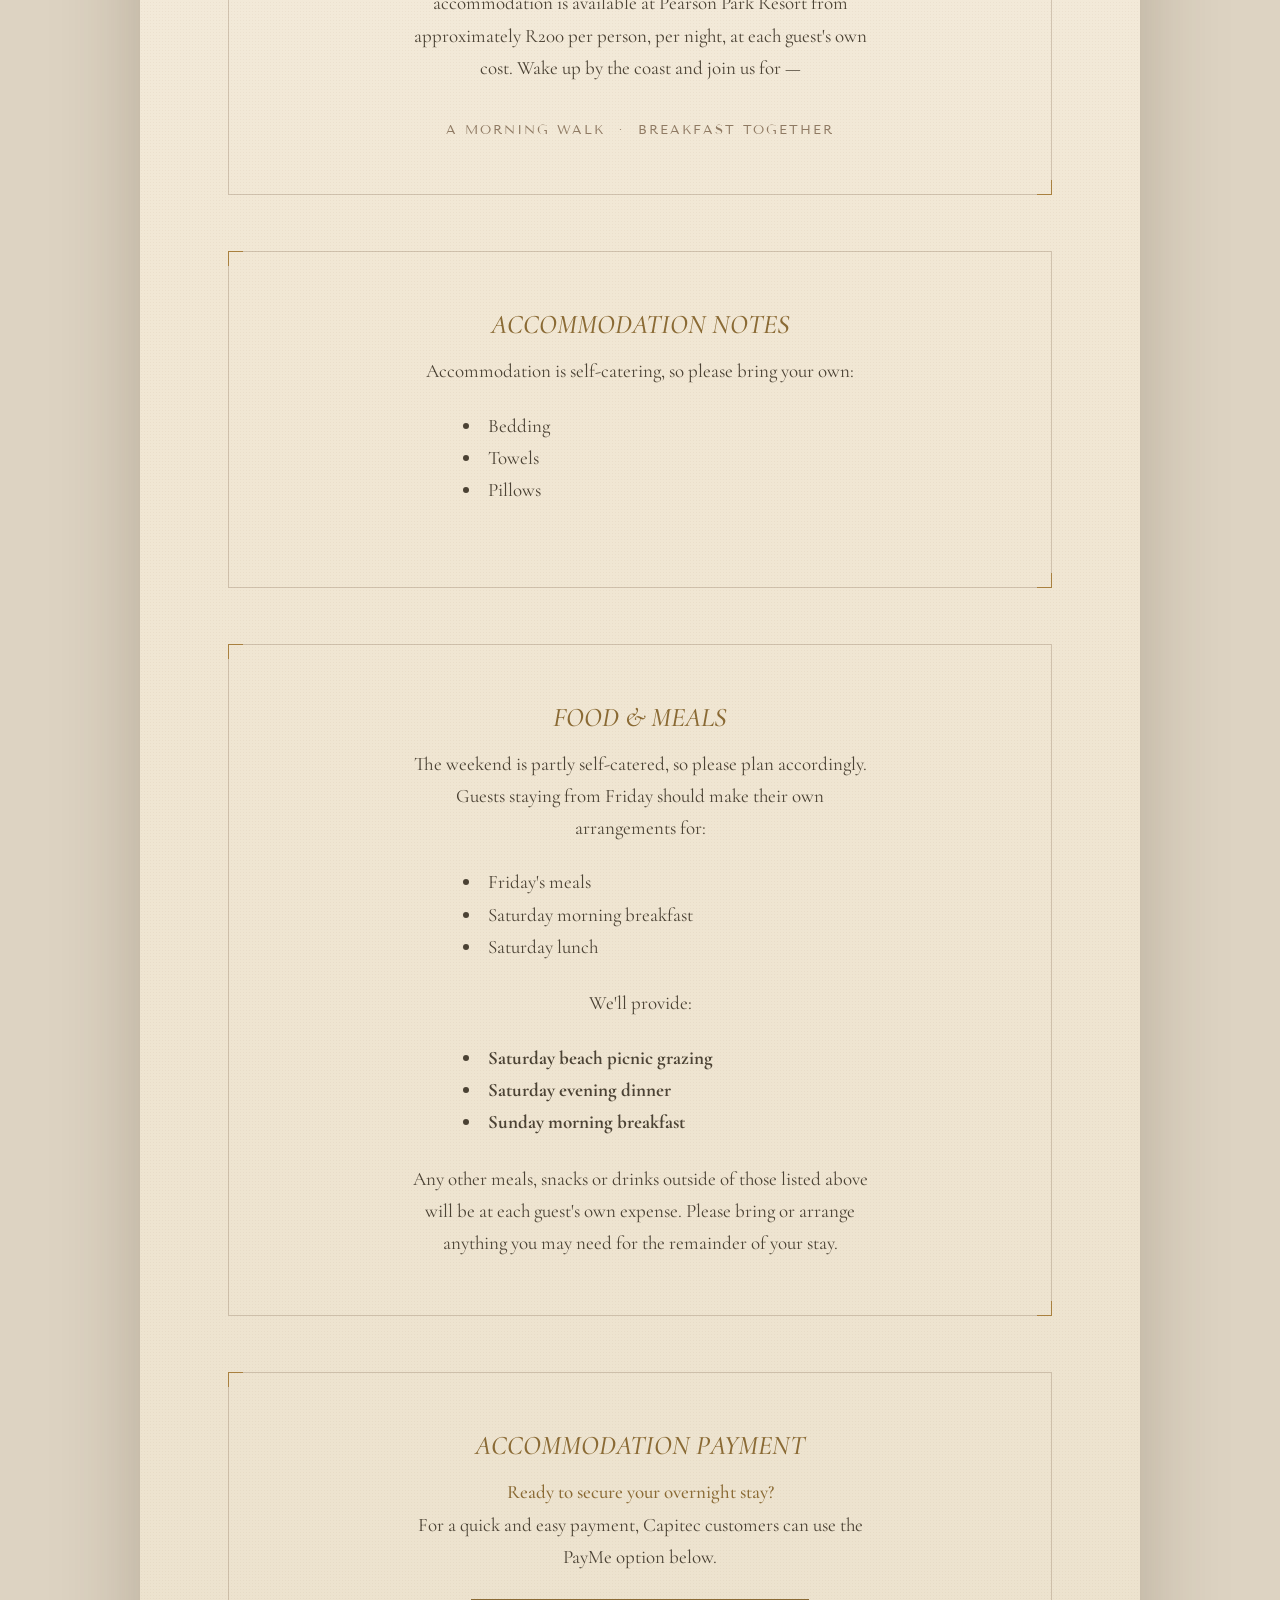
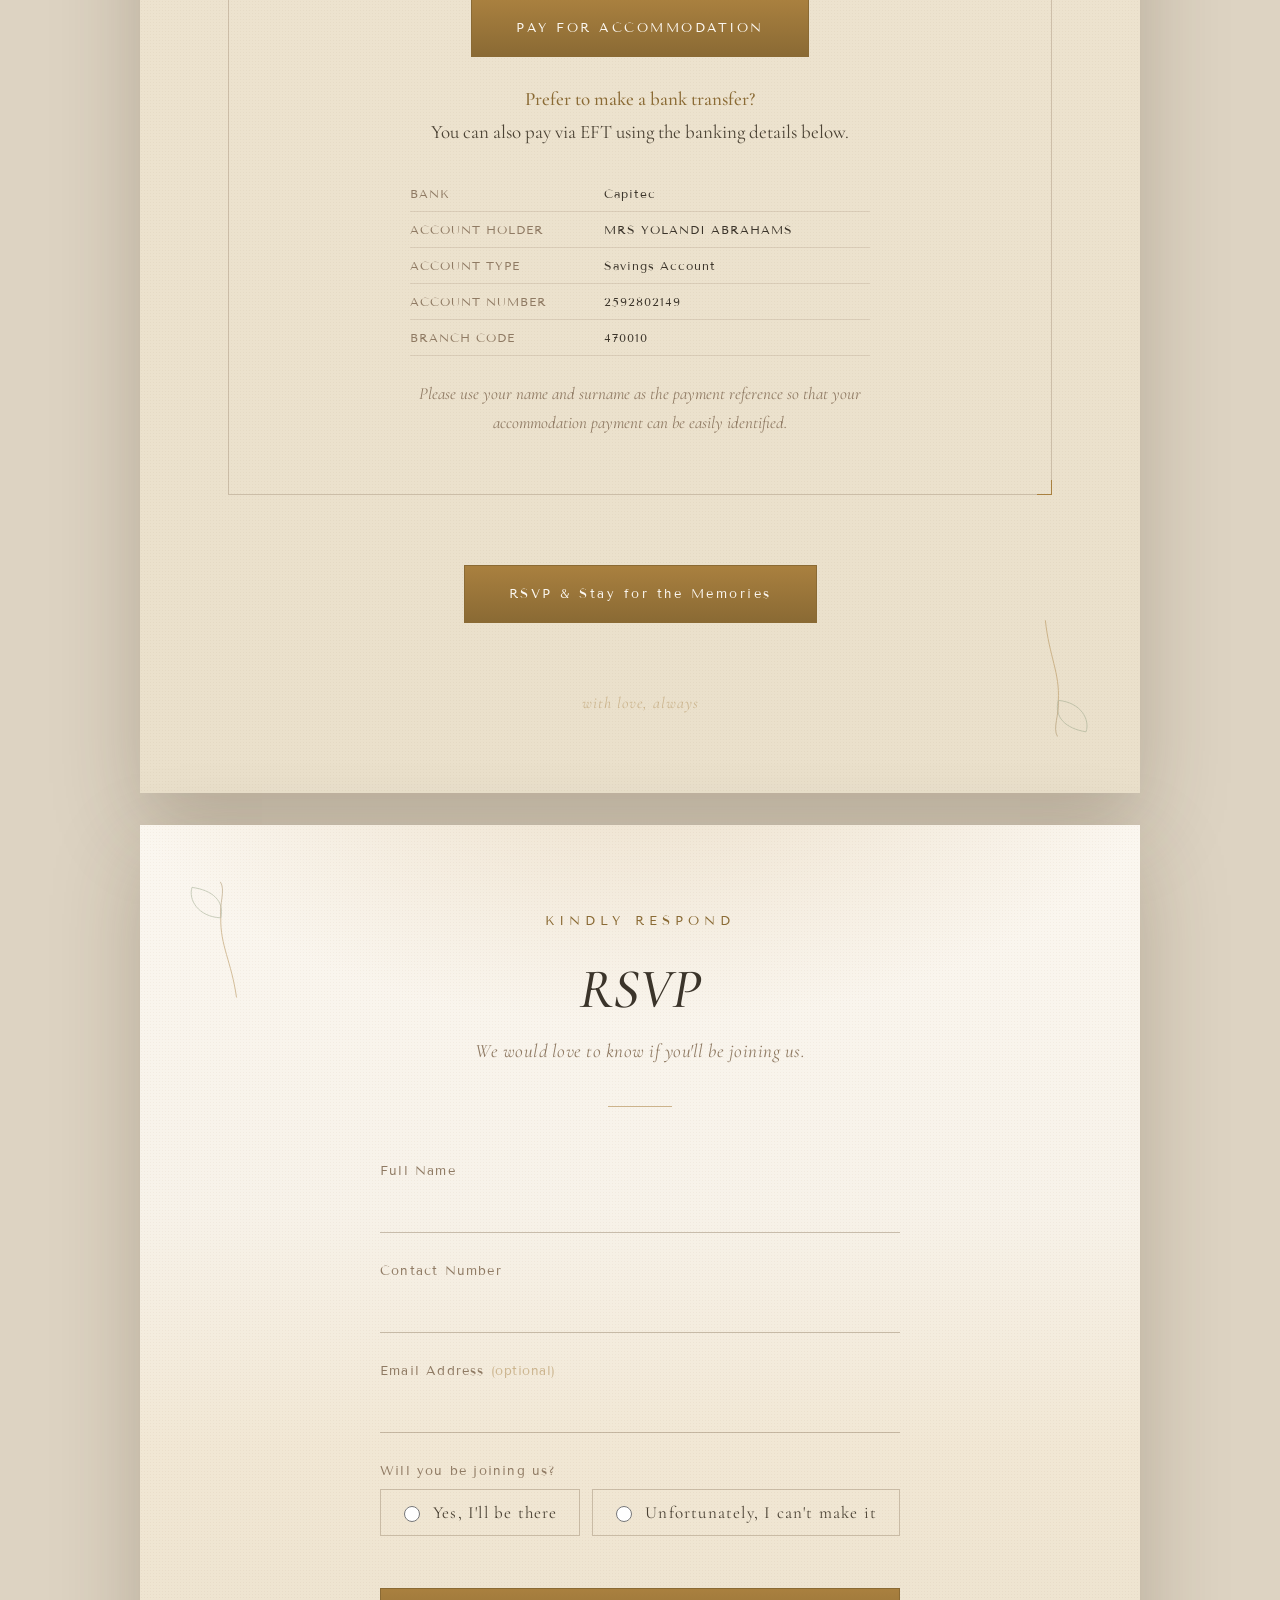
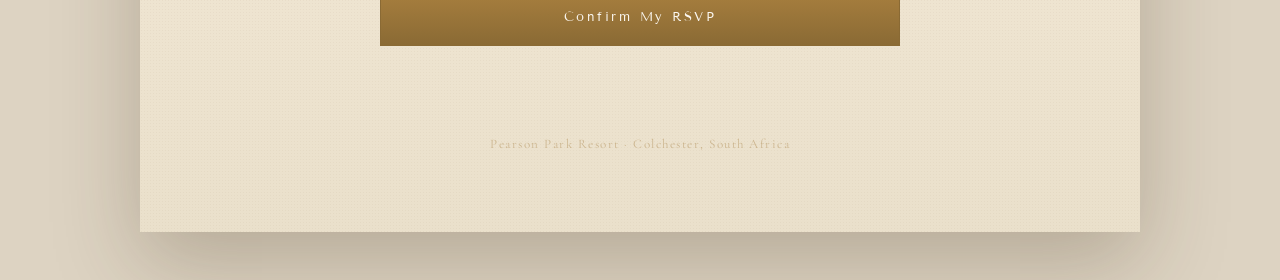
==== commit 9d6d15e0: "commit changes" ====
--- a/index.html
+++ b/index.html
@@ -156,6 +156,48 @@
       R200 per person, per night, at each guest's own cost. Wake up by the
       coast and join us for —</p>
       <div class="list"><span>A MORNING WALK</span>·<span>BREAKFAST TOGETHER</span></div>
+    </div>
+
+    <div class="stay stay-details">
+      <h2>ACCOMMODATION NOTES</h2>
+      <p>Accommodation is self-catering, so please bring your own:</p>
+      <ul>
+        <li>Bedding</li>
+        <li>Towels</li>
+        <li>Pillows</li>
+      </ul>
+    </div>
+
+    <div class="stay stay-details">
+      <h2>FOOD &amp; MEALS</h2>
+      <p>The weekend is partly self-catered, so please plan accordingly. Guests staying from Friday should make their own arrangements for:</p>
+      <ul>
+        <li>Friday's meals</li>
+        <li>Saturday morning breakfast</li>
+        <li>Saturday lunch</li>
+      </ul>
+      <p>We'll provide:</p>
+      <ul>
+        <li><strong>Saturday beach picnic grazing</strong></li>
+        <li><strong>Saturday evening dinner</strong></li>
+        <li><strong>Sunday morning breakfast</strong></li>
+      </ul>
+      <p>Any other meals, snacks or drinks outside of those listed above will be at each guest's own expense. Please bring or arrange anything you may need for the remainder of your stay.</p>
+    </div>
+
+    <div class="stay stay-details payment-section">
+      <h2>ACCOMMODATION PAYMENT</h2>
+      <p class="payment-intro"><strong>Ready to secure your overnight stay?</strong><br>For a quick and easy payment, Capitec customers can use the PayMe option below.</p>
+      <a class="btn-gold payment-button" href="https://pay.capitecbank.co.za/payme/ES8QPT" target="_blank" rel="noopener noreferrer">PAY FOR ACCOMMODATION</a>
+      <p class="payment-transfer"><strong>Prefer to make a bank transfer?</strong><br>You can also pay via EFT using the banking details below.</p>
+      <dl class="bank-details">
+        <div><dt>BANK</dt><dd>Capitec</dd></div>
+        <div><dt>ACCOUNT HOLDER</dt><dd>MRS YOLANDI ABRAHAMS</dd></div>
+        <div><dt>ACCOUNT TYPE</dt><dd>Savings Account</dd></div>
+        <div><dt>ACCOUNT NUMBER</dt><dd>2592802149</dd></div>
+        <div><dt>BRANCH CODE</dt><dd>470010</dd></div>
+      </dl>
+      <p class="payment-note">Please use your name and surname as the payment reference so that your accommodation payment can be easily identified.</p>
     </div>
 
     <div class="rsvp-cta">
--- a/styles.css
+++ b/styles.css
@@ -338,6 +338,45 @@
   color:var(--taupe);
 }
 .stay .list span{margin:0 14px;}
+.stay-details h2{ font-size:27px; }
+.stay-details ul{
+  max-width:360px;
+  margin:0 auto 24px;
+  padding-left:22px;
+  text-align:left;
+  font-family:'Cormorant Garamond', serif;
+  font-size:19px;
+  line-height:1.7;
+  color:#4b4234;
+}
+.stay-details li{ padding-left:6px; }
+.stay-details p:last-child{ margin-bottom:0; }
+.payment-intro strong, .payment-transfer strong{ font-weight:500; color:var(--gold-deep); }
+.payment-button{ margin:4px 0 26px; }
+.payment-transfer{ margin-top:0 !important; }
+.bank-details{
+  max-width:460px;
+  margin:28px auto 24px;
+  text-align:left;
+  font-family:'Tenor Sans', sans-serif;
+  font-size:12px;
+  letter-spacing:1px;
+  color:#4b4234;
+}
+.bank-details div{
+  display:grid;
+  grid-template-columns:minmax(130px, 0.8fr) 1.2fr;
+  gap:16px;
+  padding:10px 0;
+  border-bottom:1px solid rgba(143,122,99,0.2);
+}
+.bank-details dt{ color:var(--taupe); }
+.bank-details dd{ margin:0; color:var(--ink); }
+.payment-note{
+  font-style:italic;
+  font-size:17px !important;
+  color:var(--taupe) !important;
+}
 
 /* CTA button */
 .rsvp-cta{
@@ -587,6 +626,7 @@
   .lede{ font-size:18px; }
   .moment{grid-template-columns:1fr; row-gap:6px;}
   .stay{padding:36px 24px;}
+  .bank-details div{ grid-template-columns:1fr; gap:4px; }
   .notice{ padding:0 8px; }
   .btn-gold{ padding:18px 30px; width:100%; }
   .rsvp-cta{ padding:0 8px; }
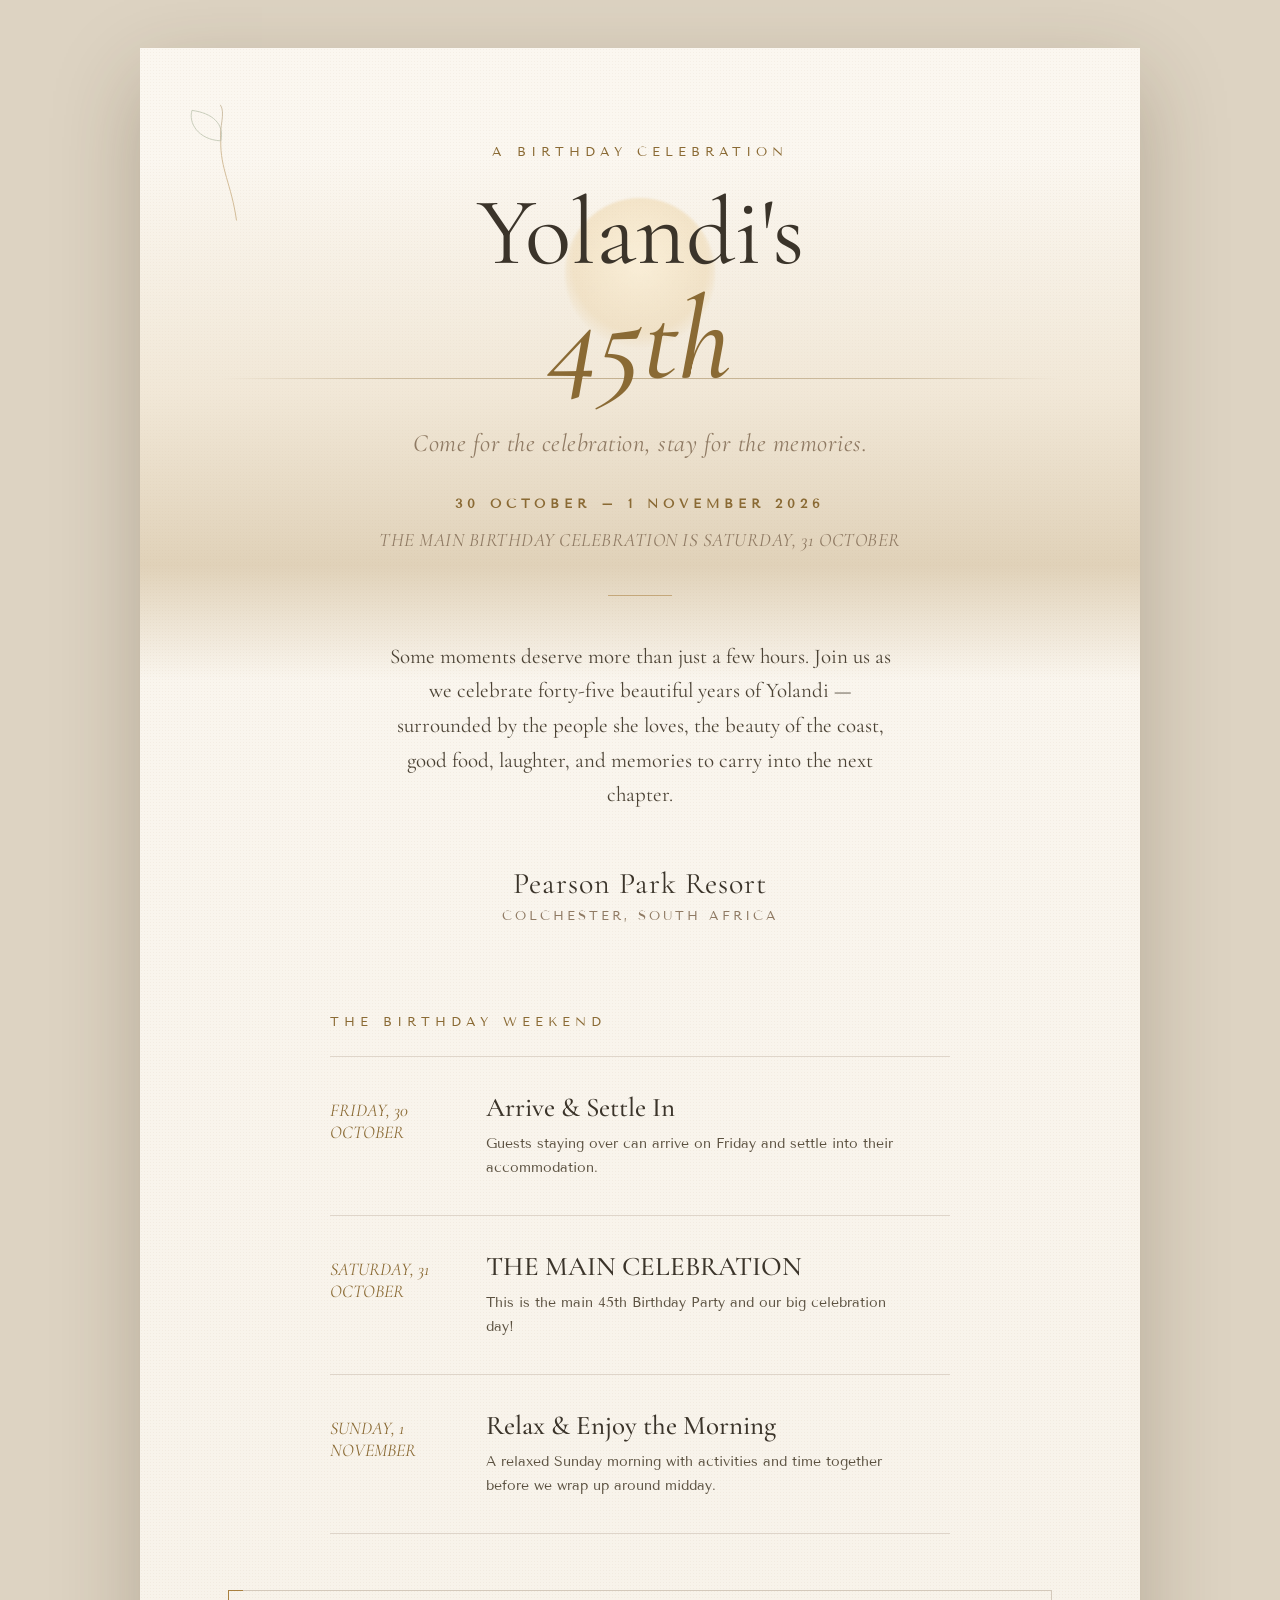
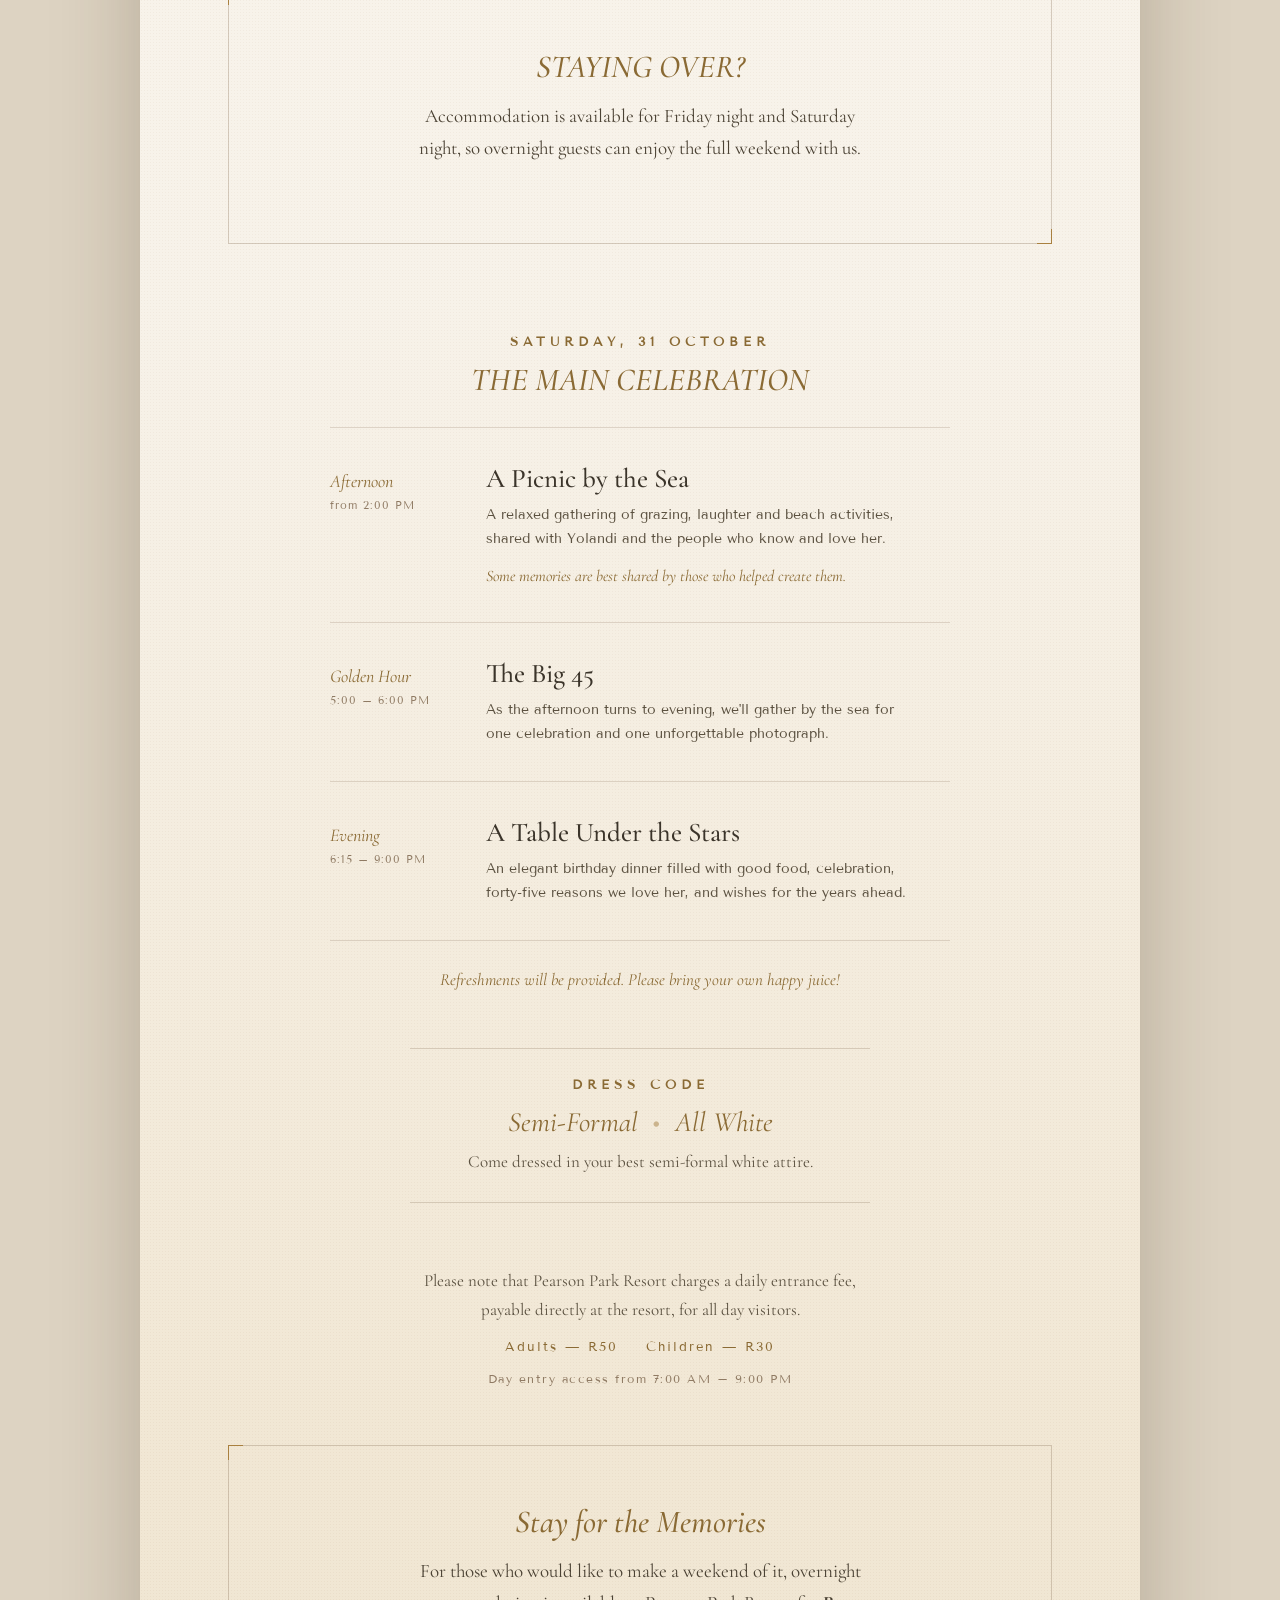
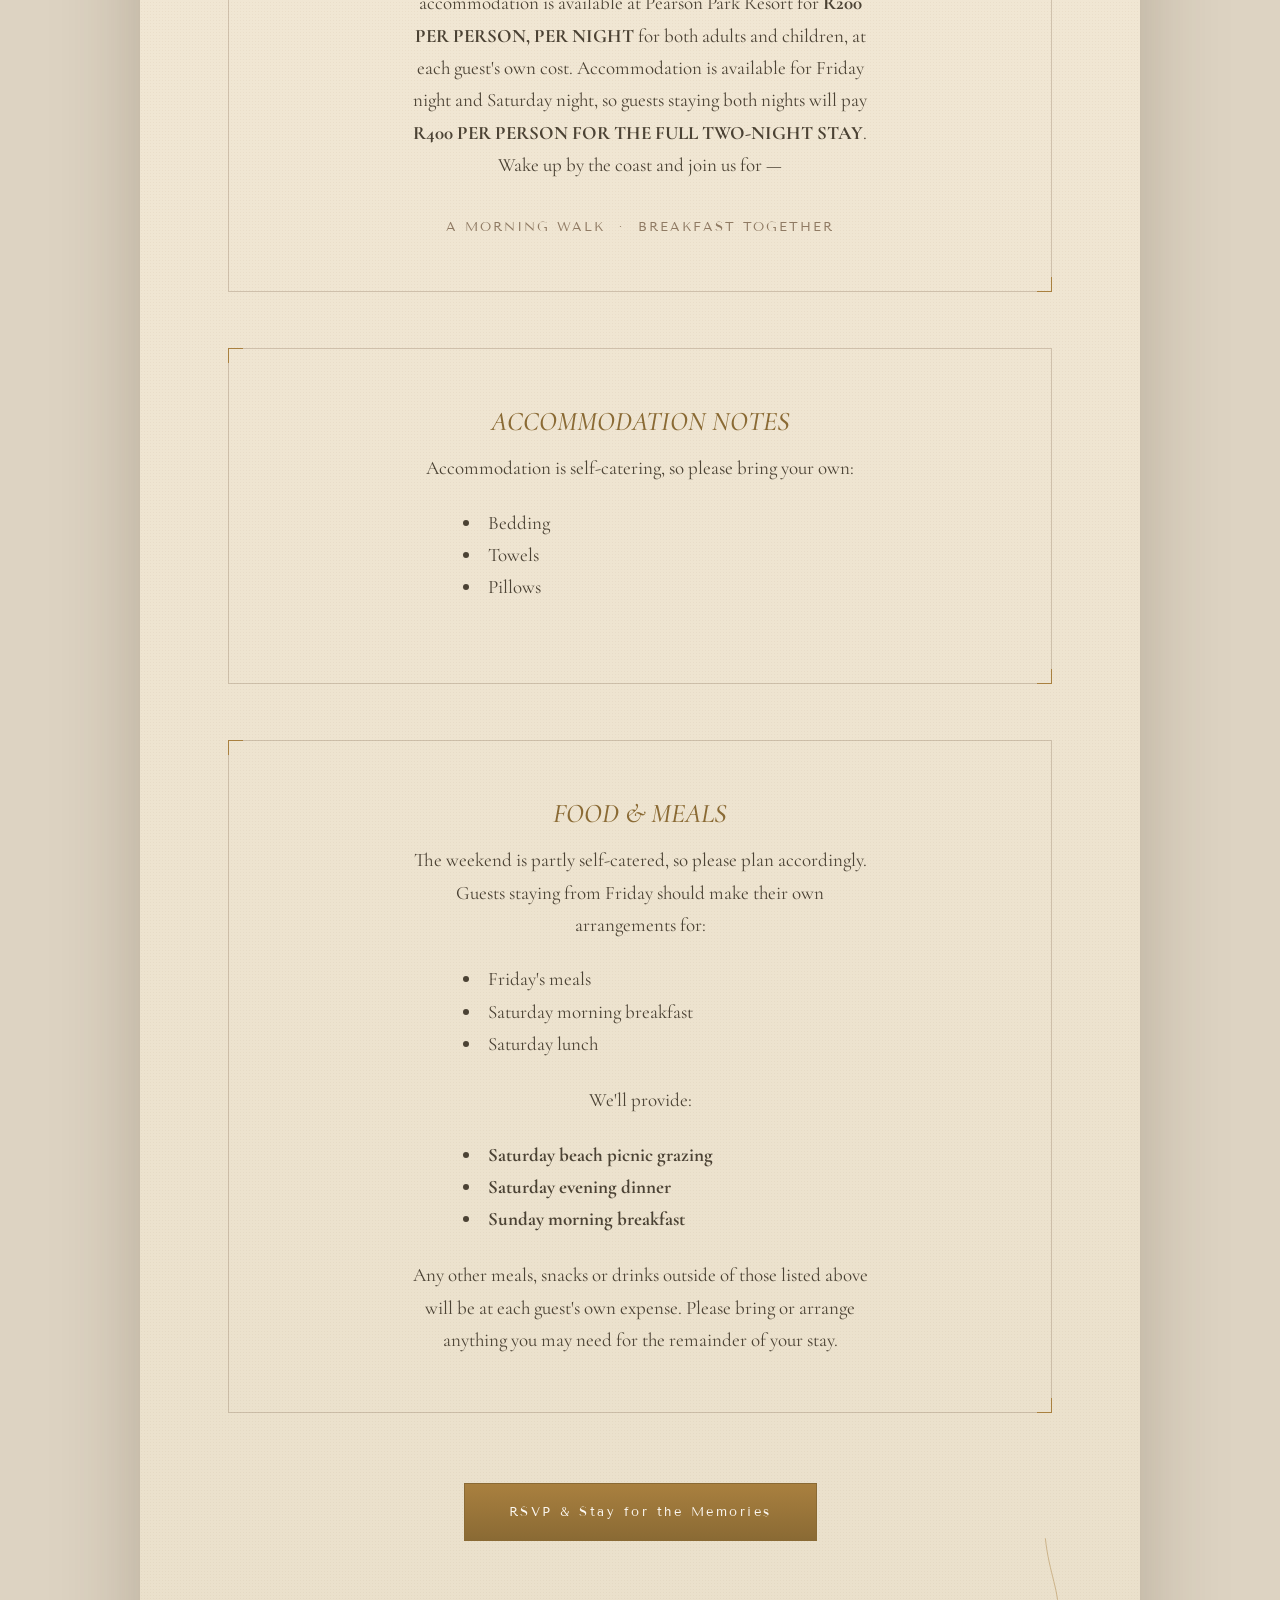
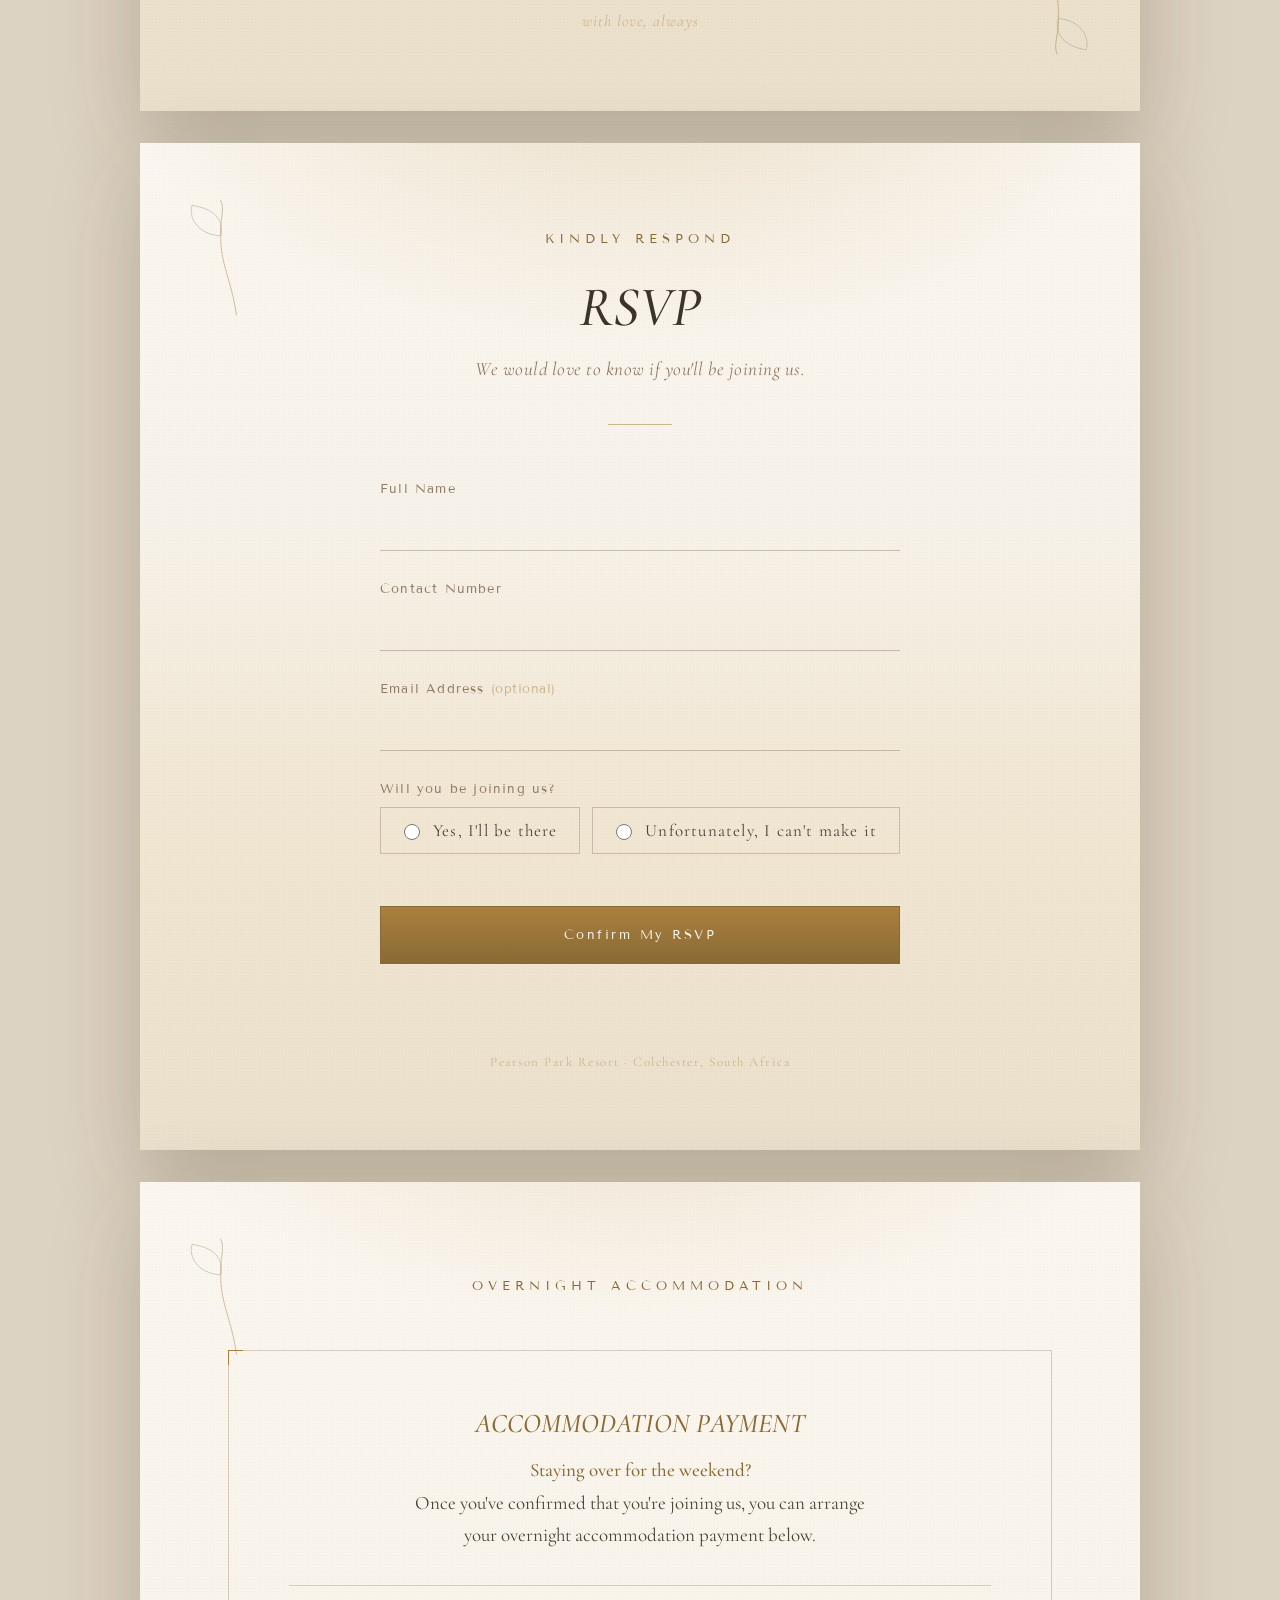
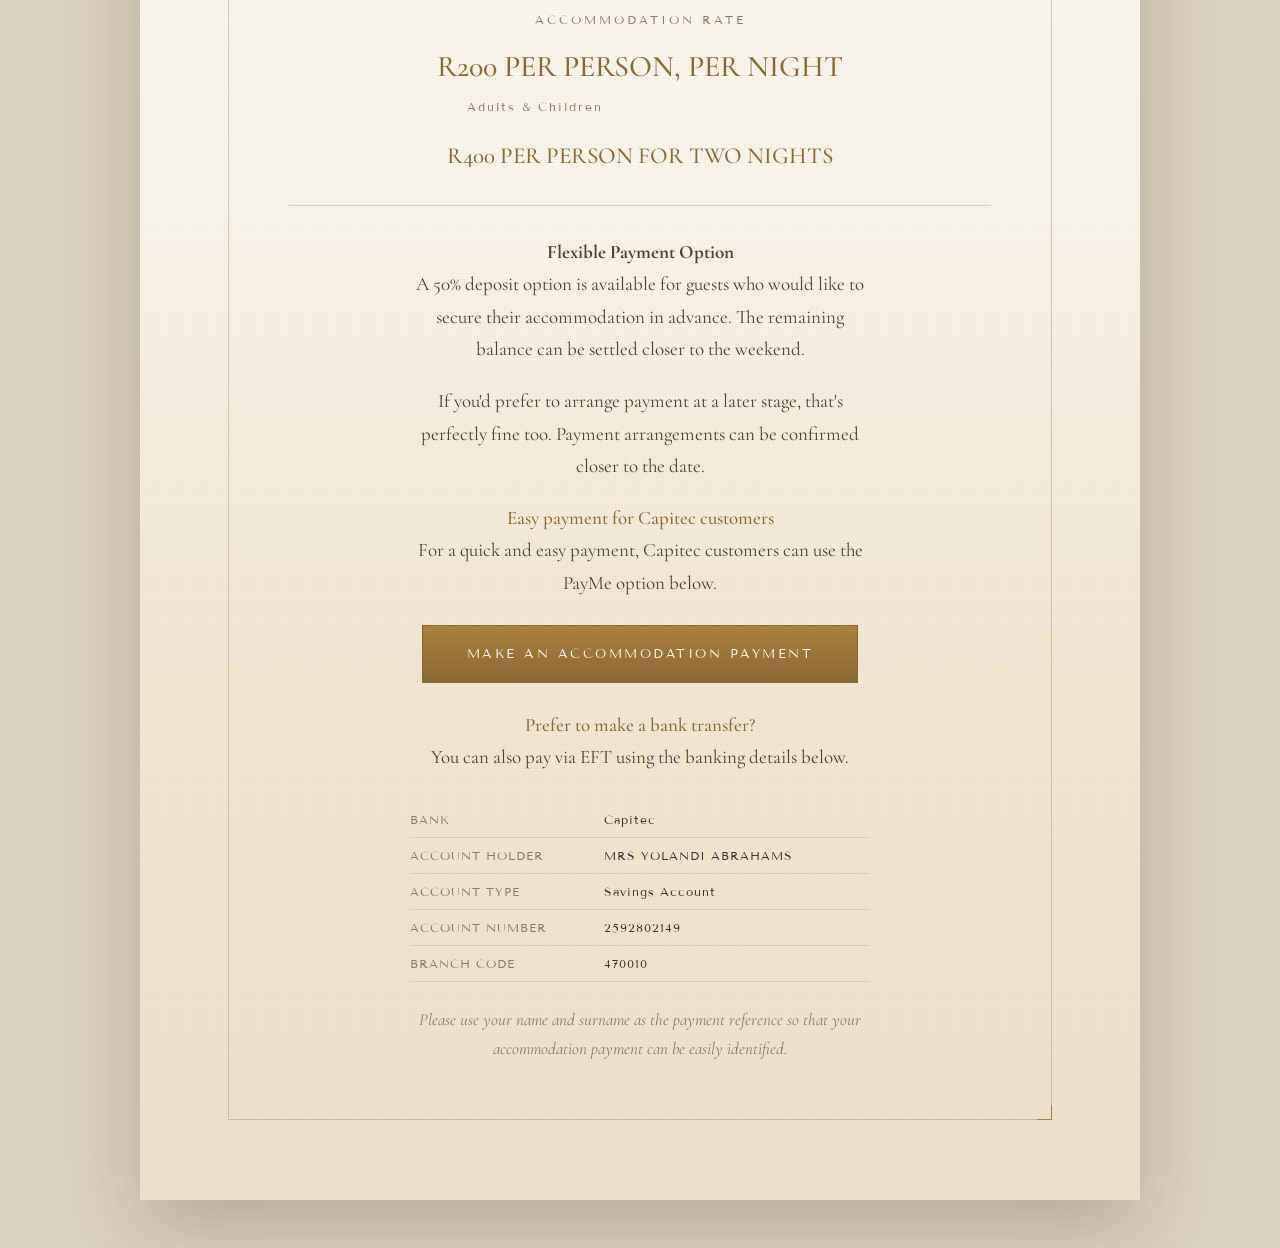
==== commit 497e7f70: "commit changes" ====
--- a/index.html
+++ b/index.html
@@ -152,9 +152,11 @@
     <div class="stay">
       <h2>Stay for the Memories</h2>
       <p class="pricing-note">For those who would like to make a weekend of it, overnight
-      accommodation is available at Pearson Park Resort from approximately
-      R200 per person, per night, at each guest's own cost. Wake up by the
-      coast and join us for —</p>
+      accommodation is available at Pearson Park Resort for <strong>R200 PER PERSON, PER NIGHT</strong>
+      for both adults and children, at each guest's own cost. Accommodation is
+      available for Friday night and Saturday night, so guests staying both
+      nights will pay <strong>R400 PER PERSON FOR THE FULL TWO-NIGHT STAY</strong>.
+      Wake up by the coast and join us for —</p>
       <div class="list"><span>A MORNING WALK</span>·<span>BREAKFAST TOGETHER</span></div>
     </div>
 
@@ -185,21 +187,6 @@
       <p>Any other meals, snacks or drinks outside of those listed above will be at each guest's own expense. Please bring or arrange anything you may need for the remainder of your stay.</p>
     </div>
 
-    <div class="stay stay-details payment-section">
-      <h2>ACCOMMODATION PAYMENT</h2>
-      <p class="payment-intro"><strong>Ready to secure your overnight stay?</strong><br>For a quick and easy payment, Capitec customers can use the PayMe option below.</p>
-      <a class="btn-gold payment-button" href="https://pay.capitecbank.co.za/payme/ES8QPT" target="_blank" rel="noopener noreferrer">PAY FOR ACCOMMODATION</a>
-      <p class="payment-transfer"><strong>Prefer to make a bank transfer?</strong><br>You can also pay via EFT using the banking details below.</p>
-      <dl class="bank-details">
-        <div><dt>BANK</dt><dd>Capitec</dd></div>
-        <div><dt>ACCOUNT HOLDER</dt><dd>MRS YOLANDI ABRAHAMS</dd></div>
-        <div><dt>ACCOUNT TYPE</dt><dd>Savings Account</dd></div>
-        <div><dt>ACCOUNT NUMBER</dt><dd>2592802149</dd></div>
-        <div><dt>BRANCH CODE</dt><dd>470010</dd></div>
-      </dl>
-      <p class="payment-note">Please use your name and surname as the payment reference so that your accommodation payment can be easily identified.</p>
-    </div>
-
     <div class="rsvp-cta">
       <a href="#rsvp" class="btn-gold">RSVP &amp; Stay for the Memories</a>
     </div>
@@ -260,7 +247,7 @@
 
         <div class="field-row">
           <div class="field">
-            <label for="adults">Adults Attending</label>
+            <label for="adults">Adults Attending (including you)</label>
             <select id="adults" name="adults">
               <option value="">Select</option>
               <option>1</option><option>2</option><option>3</option><option>4</option>
@@ -292,7 +279,7 @@
           </div>
         </fieldset>
 
-        <p class="hint">Overnight accommodation is estimated at approximately R200 per person, per night. Final costs may vary depending on the accommodation arrangement.</p>
+        <p class="hint">Overnight accommodation is R200 per person, per night for both adults and children.</p>
 
         <!-- OVERNIGHT BLOCK -->
         <div id="overnightBlock" class="conditional-block nested" hidden>
@@ -406,6 +393,45 @@
   </div>
 </div>
 
+<!-- ================= ACCOMMODATION PAYMENT ================= -->
+<div class="page payment-page" id="accommodation-payment">
+  <svg class="lily tl" viewBox="0 0 100 140" fill="none" xmlns="http://www.w3.org/2000/svg" aria-hidden="true">
+    <path d="M50 130 C 50 90, 40 70, 45 40" stroke="#A9803F" stroke-width="1"/>
+    <path d="M45 40 C 20 35, 12 15, 18 2 C 40 8, 52 22, 45 40 Z" stroke="#93A184" stroke-width="1" fill="none"/>
+    <path d="M45 40 C 45 25, 55 10, 50 0" stroke="#8A6A34" stroke-width="0.8"/>
+  </svg>
+
+  <div class="content payment-content">
+    <p class="kicker">OVERNIGHT ACCOMMODATION</p>
+    <div class="stay stay-details payment-section">
+      <h2>ACCOMMODATION PAYMENT</h2>
+      <p class="payment-intro"><strong>Staying over for the weekend?</strong><br>Once you've confirmed that you're joining us, you can arrange your overnight accommodation payment below.</p>
+
+      <div class="payment-rate">
+        <p class="rate-label">ACCOMMODATION RATE</p>
+        <p class="rate-amount">R200 PER PERSON, PER NIGHT</p>
+        <p class="rate-note">Adults &amp; Children</p>
+        <p class="rate-two-night">R400 PER PERSON FOR TWO NIGHTS</p>
+      </div>
+
+      <p class="payment-flexible"><strong>Flexible Payment Option</strong><br>A 50% deposit option is available for guests who would like to secure their accommodation in advance. The remaining balance can be settled closer to the weekend.</p>
+      <p class="payment-flexible">If you'd prefer to arrange payment at a later stage, that's perfectly fine too. Payment arrangements can be confirmed closer to the date.</p>
+
+      <p class="payment-transfer"><strong>Easy payment for Capitec customers</strong><br>For a quick and easy payment, Capitec customers can use the PayMe option below.</p>
+      <a class="btn-gold payment-button" href="https://pay.capitecbank.co.za/payme/ES8QPT" target="_blank" rel="noopener noreferrer">MAKE AN ACCOMMODATION PAYMENT</a>
+      <p class="payment-transfer"><strong>Prefer to make a bank transfer?</strong><br>You can also pay via EFT using the banking details below.</p>
+      <dl class="bank-details">
+        <div><dt>BANK</dt><dd>Capitec</dd></div>
+        <div><dt>ACCOUNT HOLDER</dt><dd>MRS YOLANDI ABRAHAMS</dd></div>
+        <div><dt>ACCOUNT TYPE</dt><dd>Savings Account</dd></div>
+        <div><dt>ACCOUNT NUMBER</dt><dd>2592802149</dd></div>
+        <div><dt>BRANCH CODE</dt><dd>470010</dd></div>
+      </dl>
+      <p class="payment-note">Please use your name and surname as the payment reference so that your accommodation payment can be easily identified.</p>
+    </div>
+  </div>
+</div>
+
 <script src="script.js"></script>
 </body>
 </html>
--- a/styles.css
+++ b/styles.css
@@ -352,6 +352,35 @@
 .stay-details li{ padding-left:6px; }
 .stay-details p:last-child{ margin-bottom:0; }
 .payment-intro strong, .payment-transfer strong{ font-weight:500; color:var(--gold-deep); }
+.payment-rate{
+  margin:34px auto 30px;
+  padding:24px 16px;
+  border-top:1px solid rgba(143,122,99,0.3);
+  border-bottom:1px solid rgba(143,122,99,0.3);
+}
+.rate-label{
+  font-family:'Tenor Sans', sans-serif !important;
+  font-size:12px !important;
+  letter-spacing:3px;
+  color:var(--taupe) !important;
+  margin-bottom:10px !important;
+}
+.rate-amount, .rate-two-night{
+  font-family:'Cormorant Garamond', serif !important;
+  font-weight:500;
+  color:var(--gold-deep) !important;
+  margin-bottom:5px !important;
+}
+.rate-amount{ font-size:30px !important; }
+.rate-two-night{ font-size:23px !important; margin-top:20px !important; }
+.rate-note{
+  font-family:'Tenor Sans', sans-serif !important;
+  font-size:12px !important;
+  letter-spacing:2px;
+  color:var(--taupe) !important;
+  margin:0 !important;
+}
+.payment-flexible{ margin-bottom:20px !important; }
 .payment-button{ margin:4px 0 26px; }
 .payment-transfer{ margin-top:0 !important; }
 .bank-details{
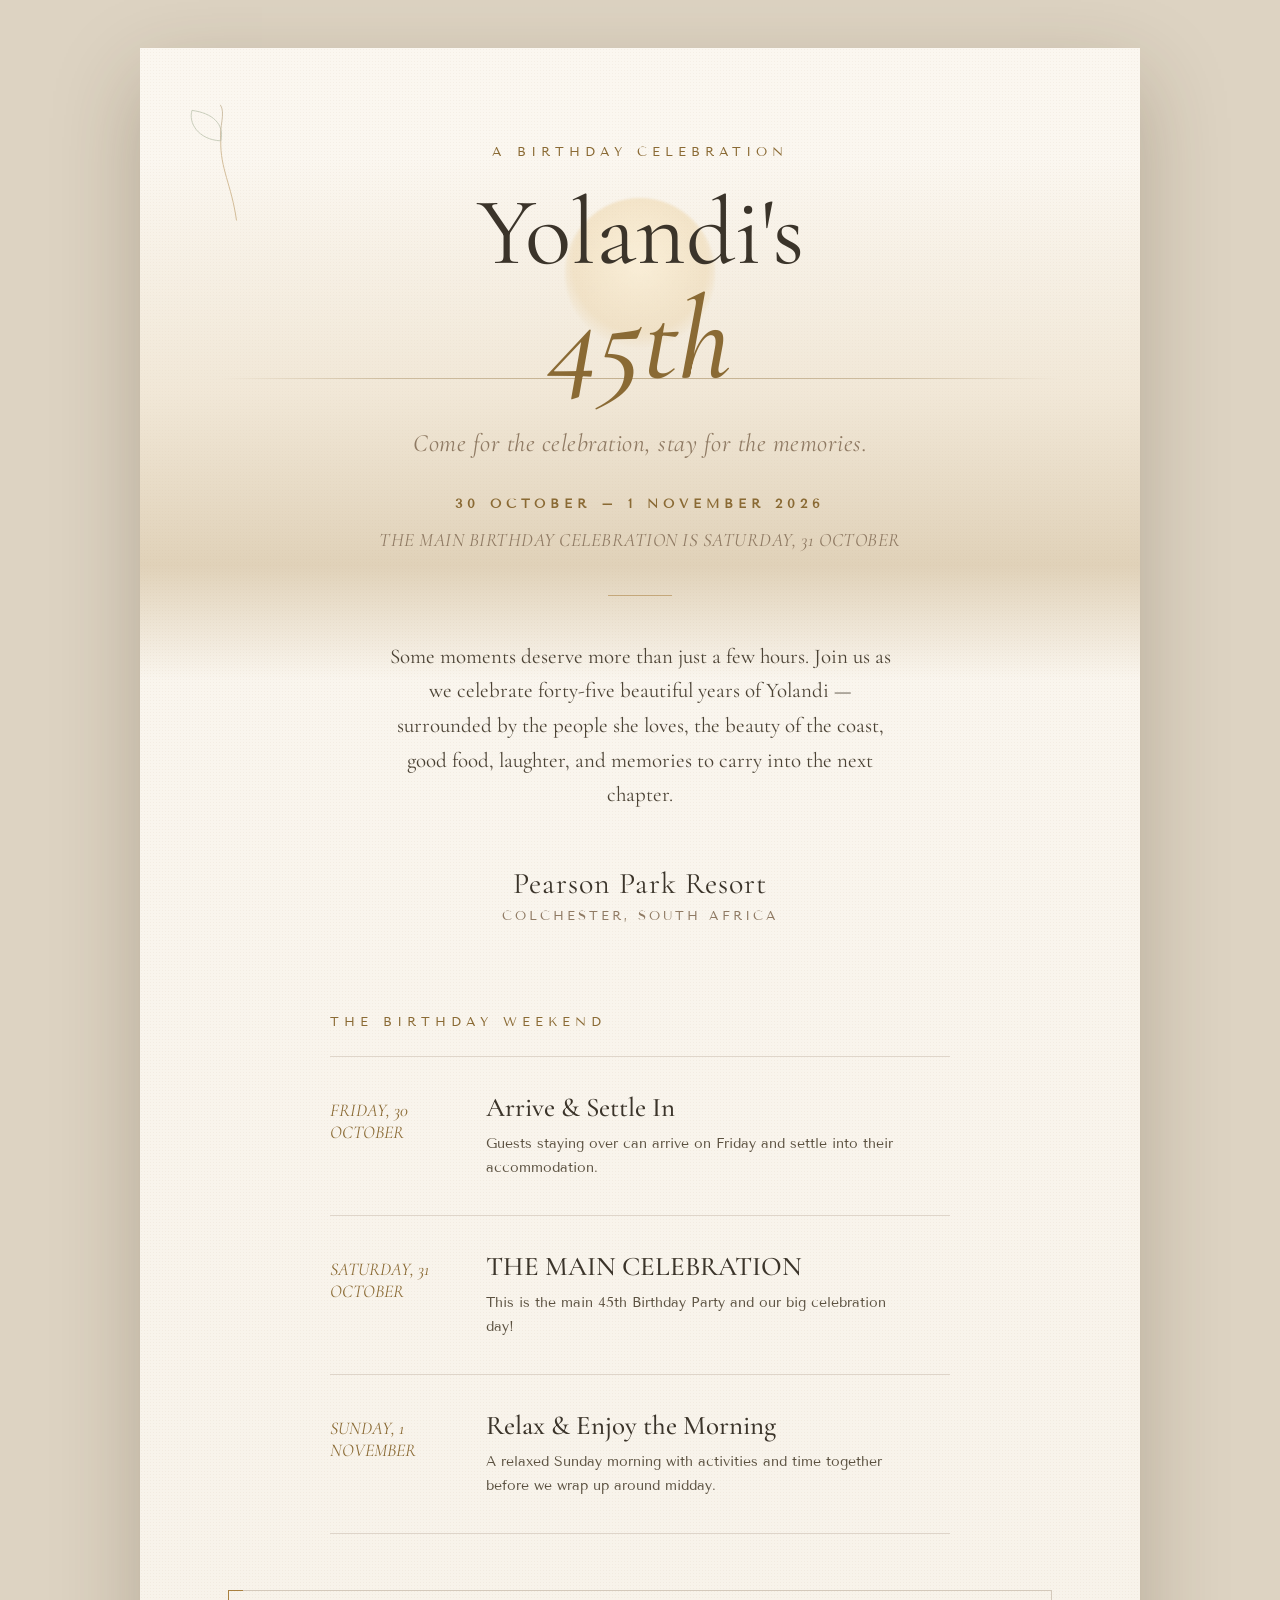
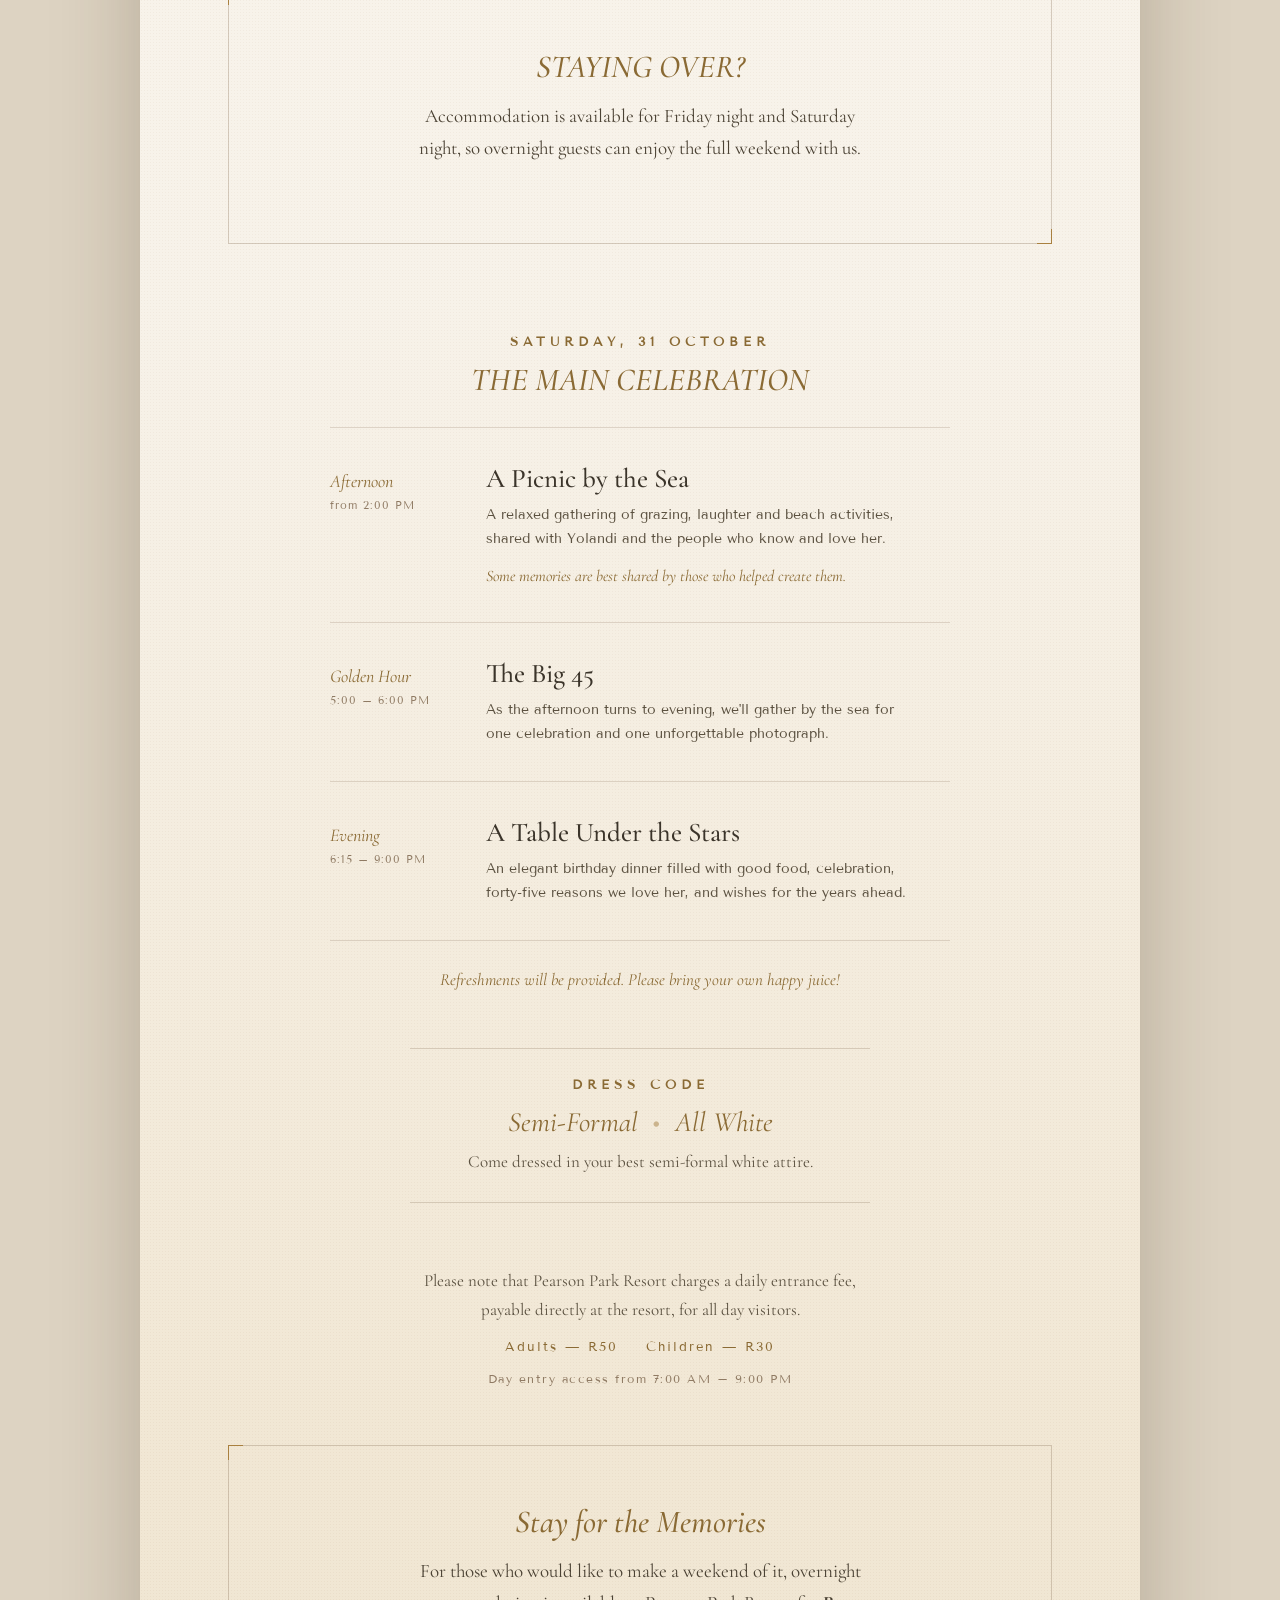
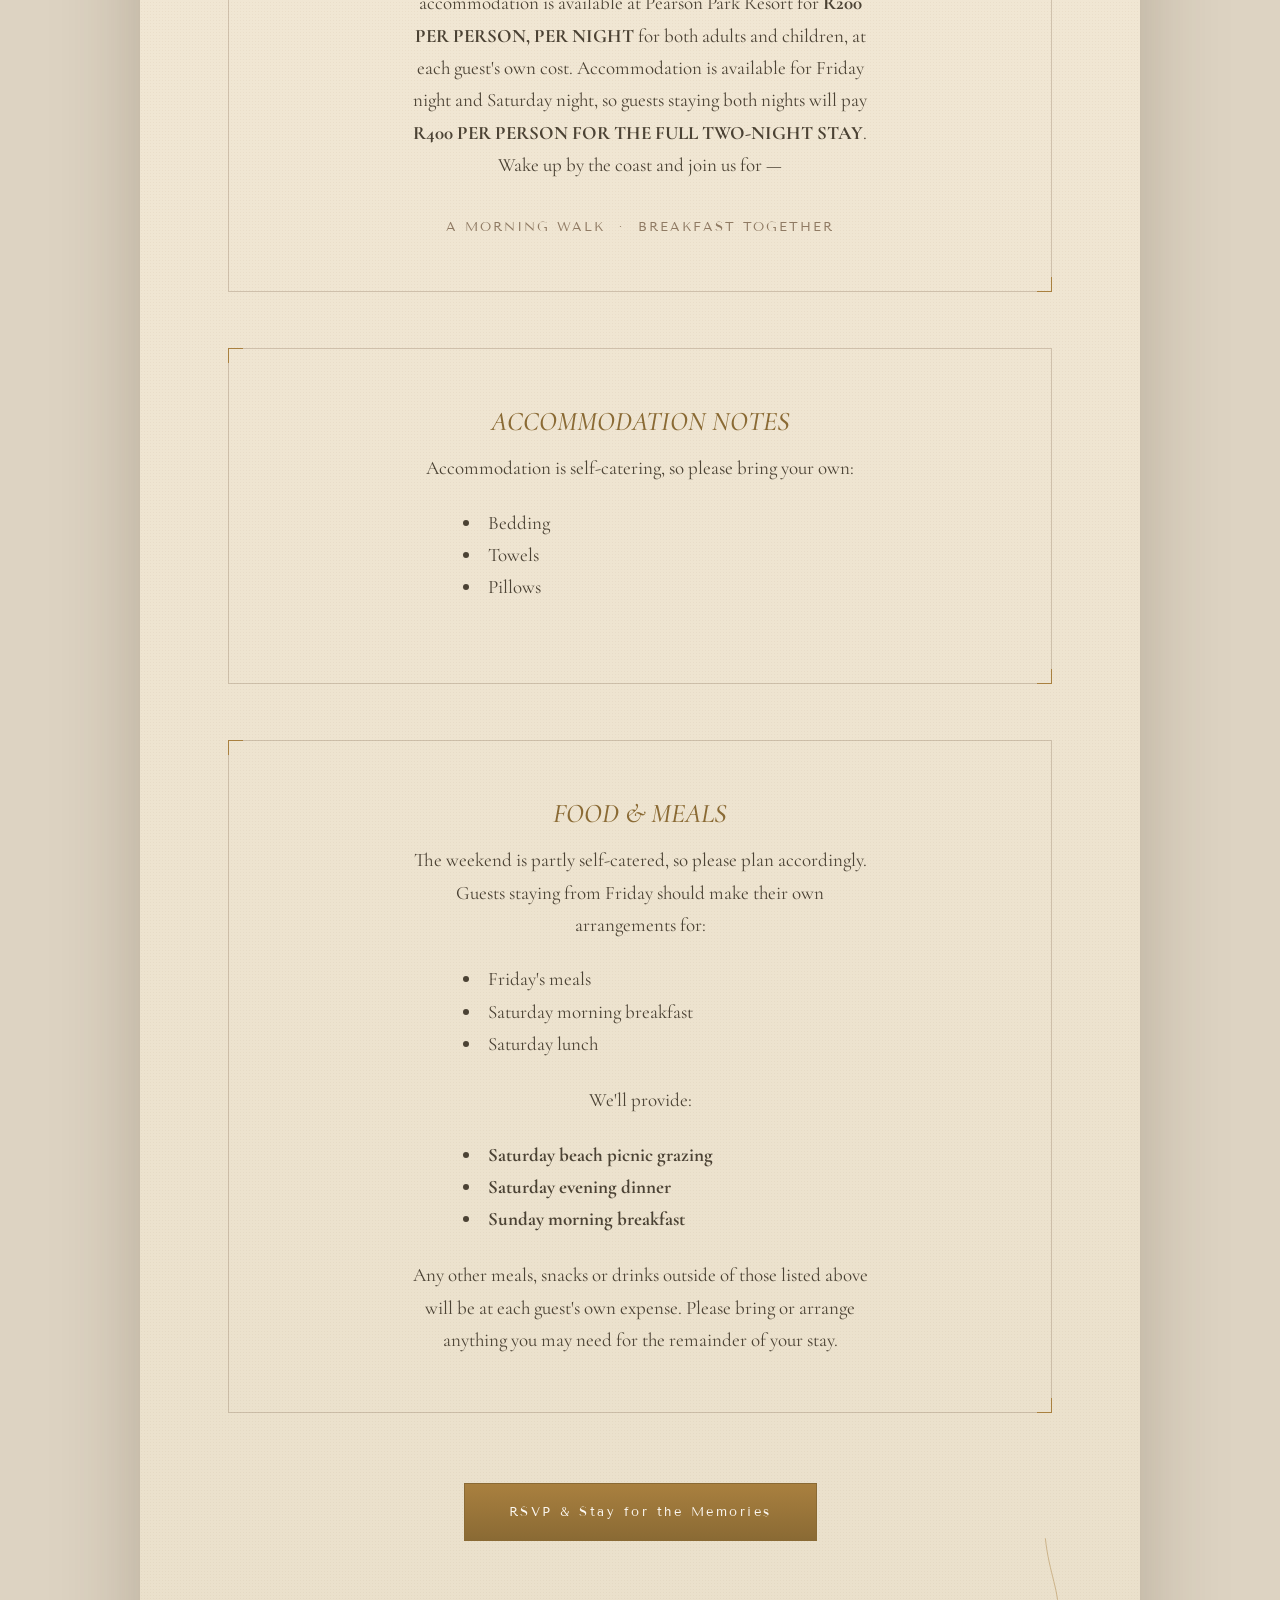
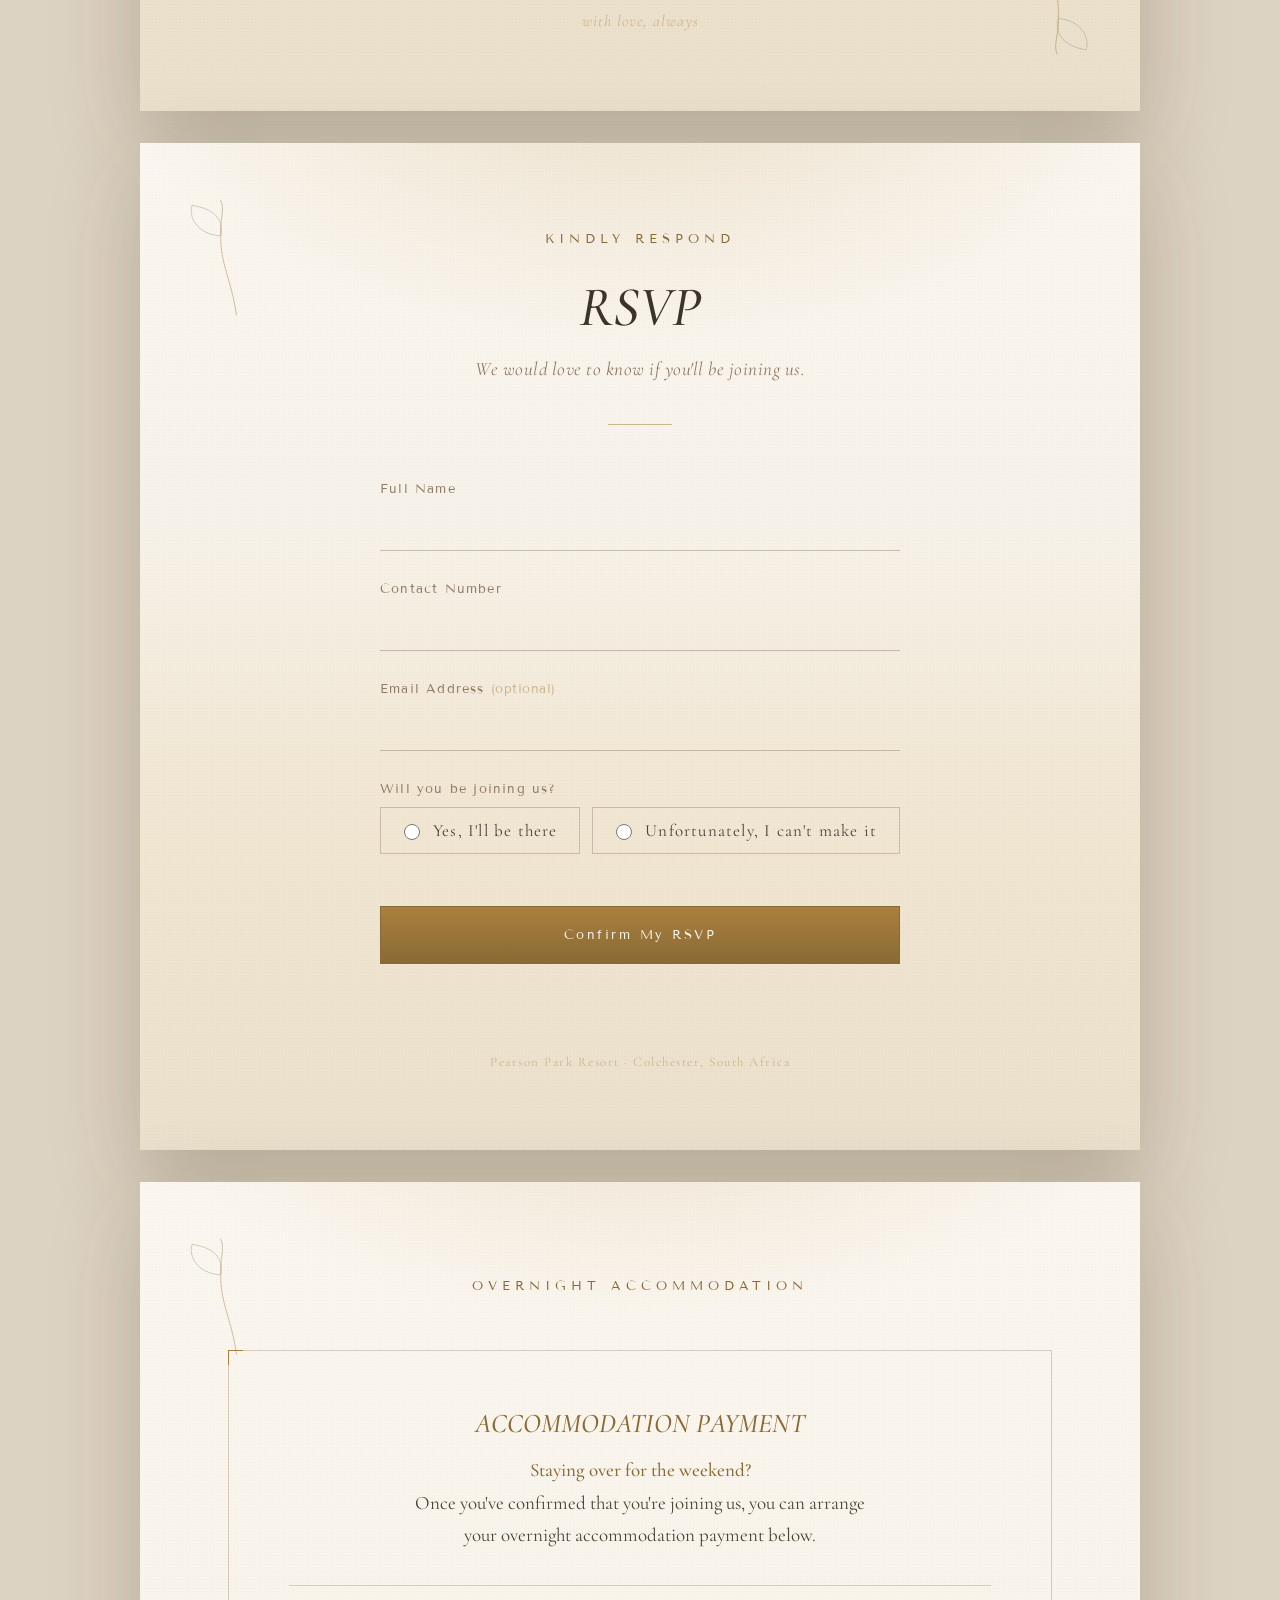
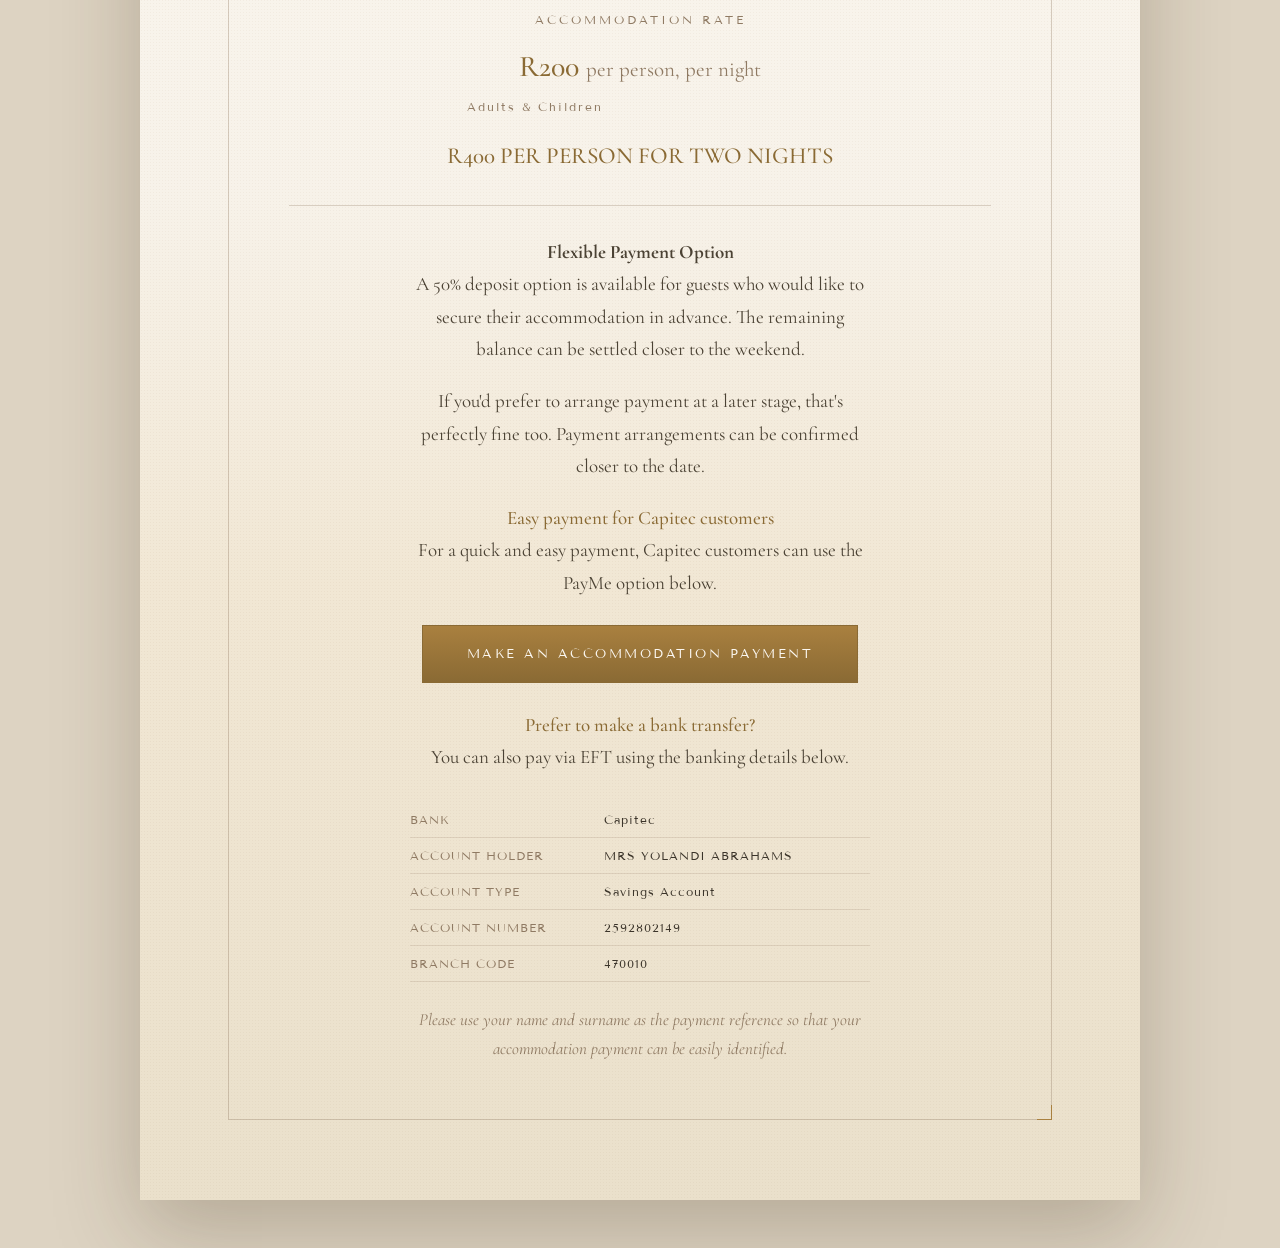
==== commit 5c77b229: "commit changes" ====
--- a/index.html
+++ b/index.html
@@ -279,8 +279,6 @@
           </div>
         </fieldset>
 
-        <p class="hint">Overnight accommodation is R200 per person, per night for both adults and children.</p>
-
         <!-- OVERNIGHT BLOCK -->
         <div id="overnightBlock" class="conditional-block nested" hidden>
 
@@ -409,7 +407,7 @@
 
       <div class="payment-rate">
         <p class="rate-label">ACCOMMODATION RATE</p>
-        <p class="rate-amount">R200 PER PERSON, PER NIGHT</p>
+        <p class="rate-amount">R200 <span>per person, per night</span></p>
         <p class="rate-note">Adults &amp; Children</p>
         <p class="rate-two-night">R400 PER PERSON FOR TWO NIGHTS</p>
       </div>
--- a/styles.css
+++ b/styles.css
@@ -372,6 +372,11 @@
   margin-bottom:5px !important;
 }
 .rate-amount{ font-size:30px !important; }
+.rate-amount span{
+  font-size:21px;
+  font-weight:400;
+  color:var(--taupe);
+}
 .rate-two-night{ font-size:23px !important; margin-top:20px !important; }
 .rate-note{
   font-family:'Tenor Sans', sans-serif !important;
@@ -379,6 +384,7 @@
   letter-spacing:2px;
   color:var(--taupe) !important;
   margin:0 !important;
+  text-align:center;
 }
 .payment-flexible{ margin-bottom:20px !important; }
 .payment-button{ margin:4px 0 26px; }
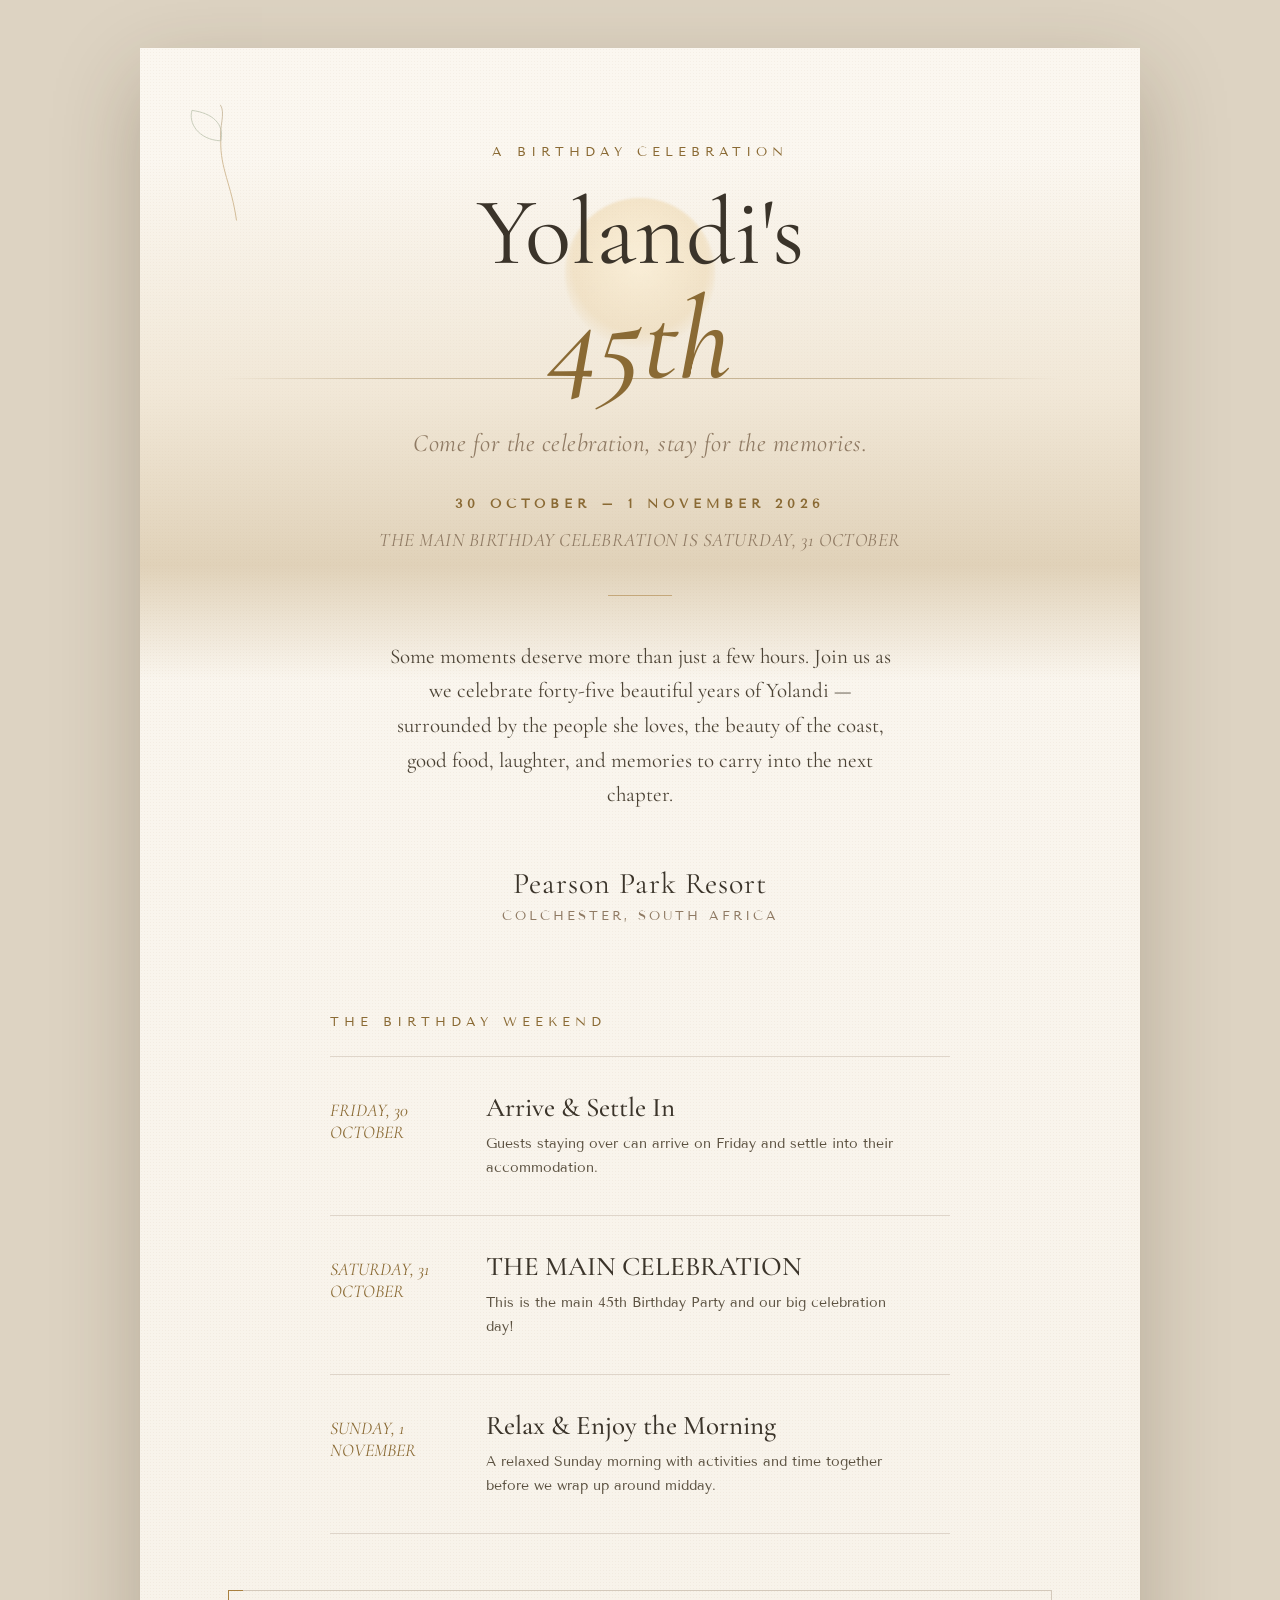
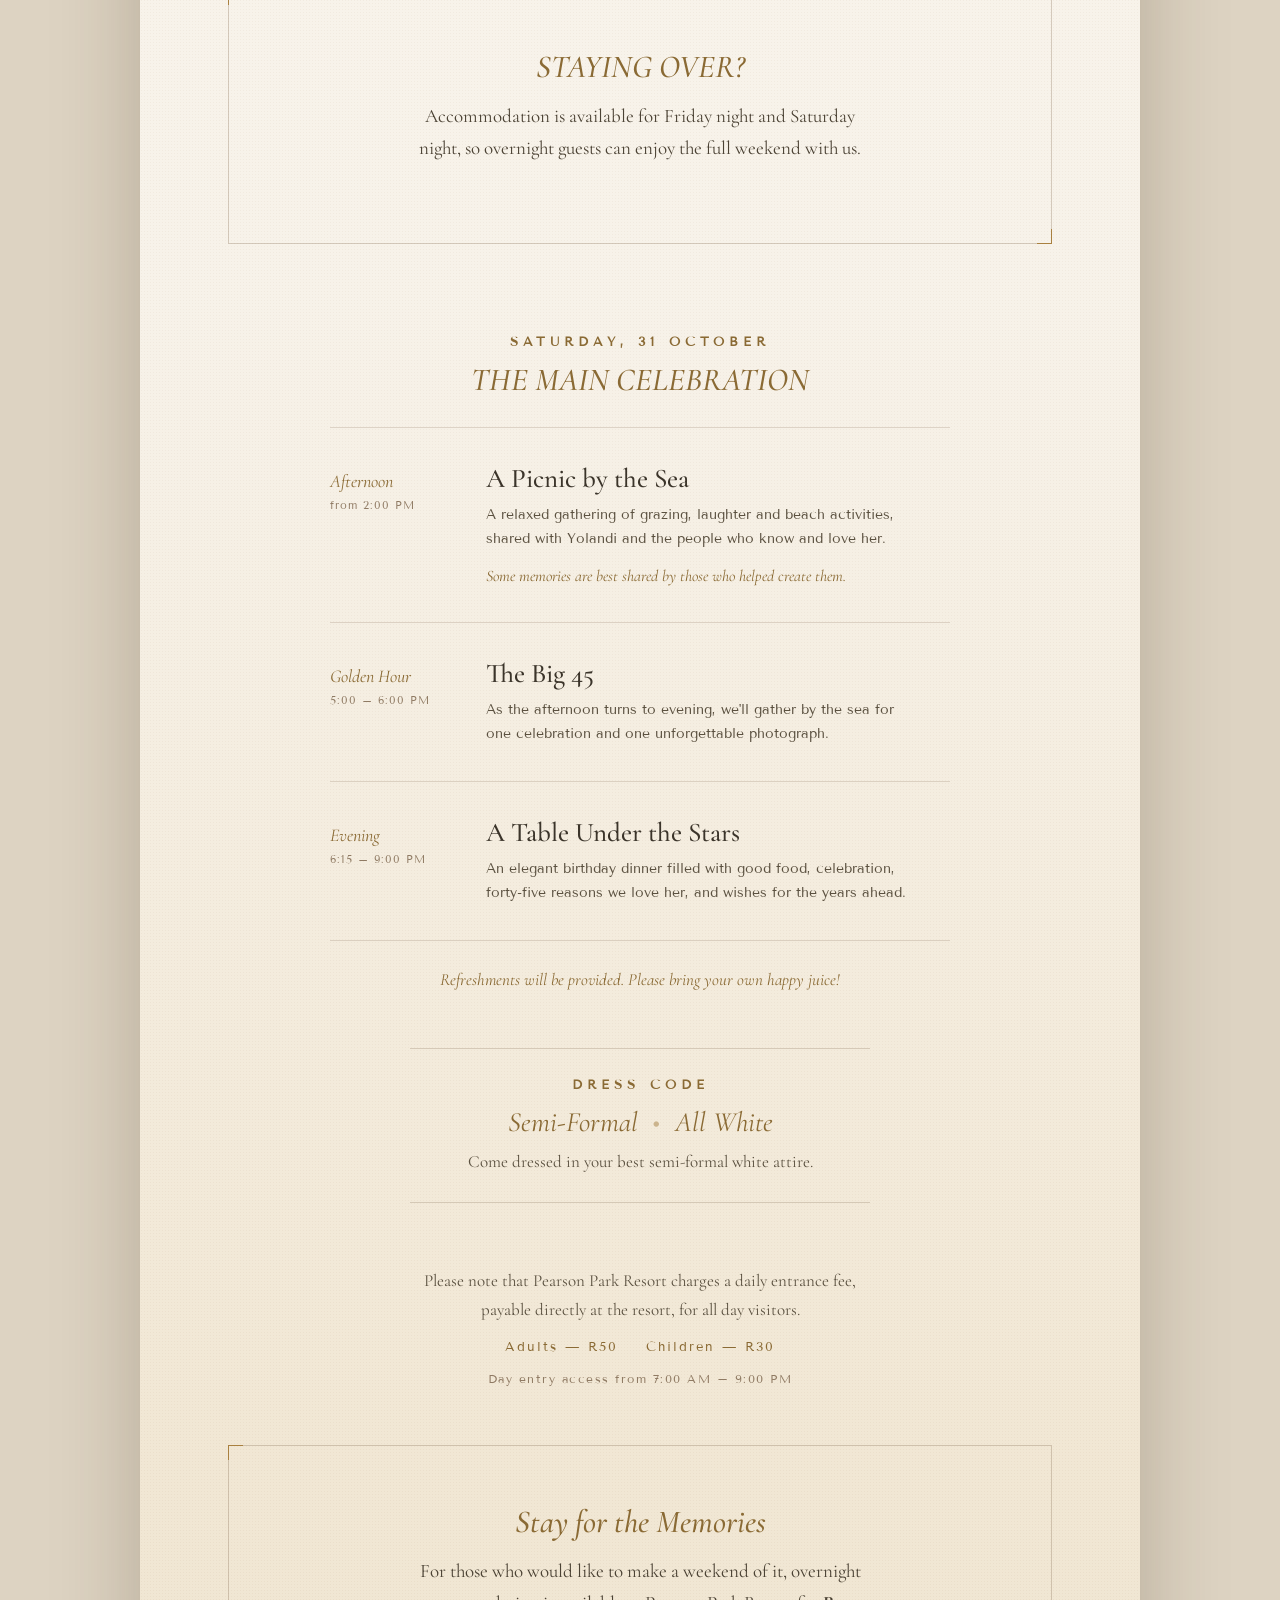
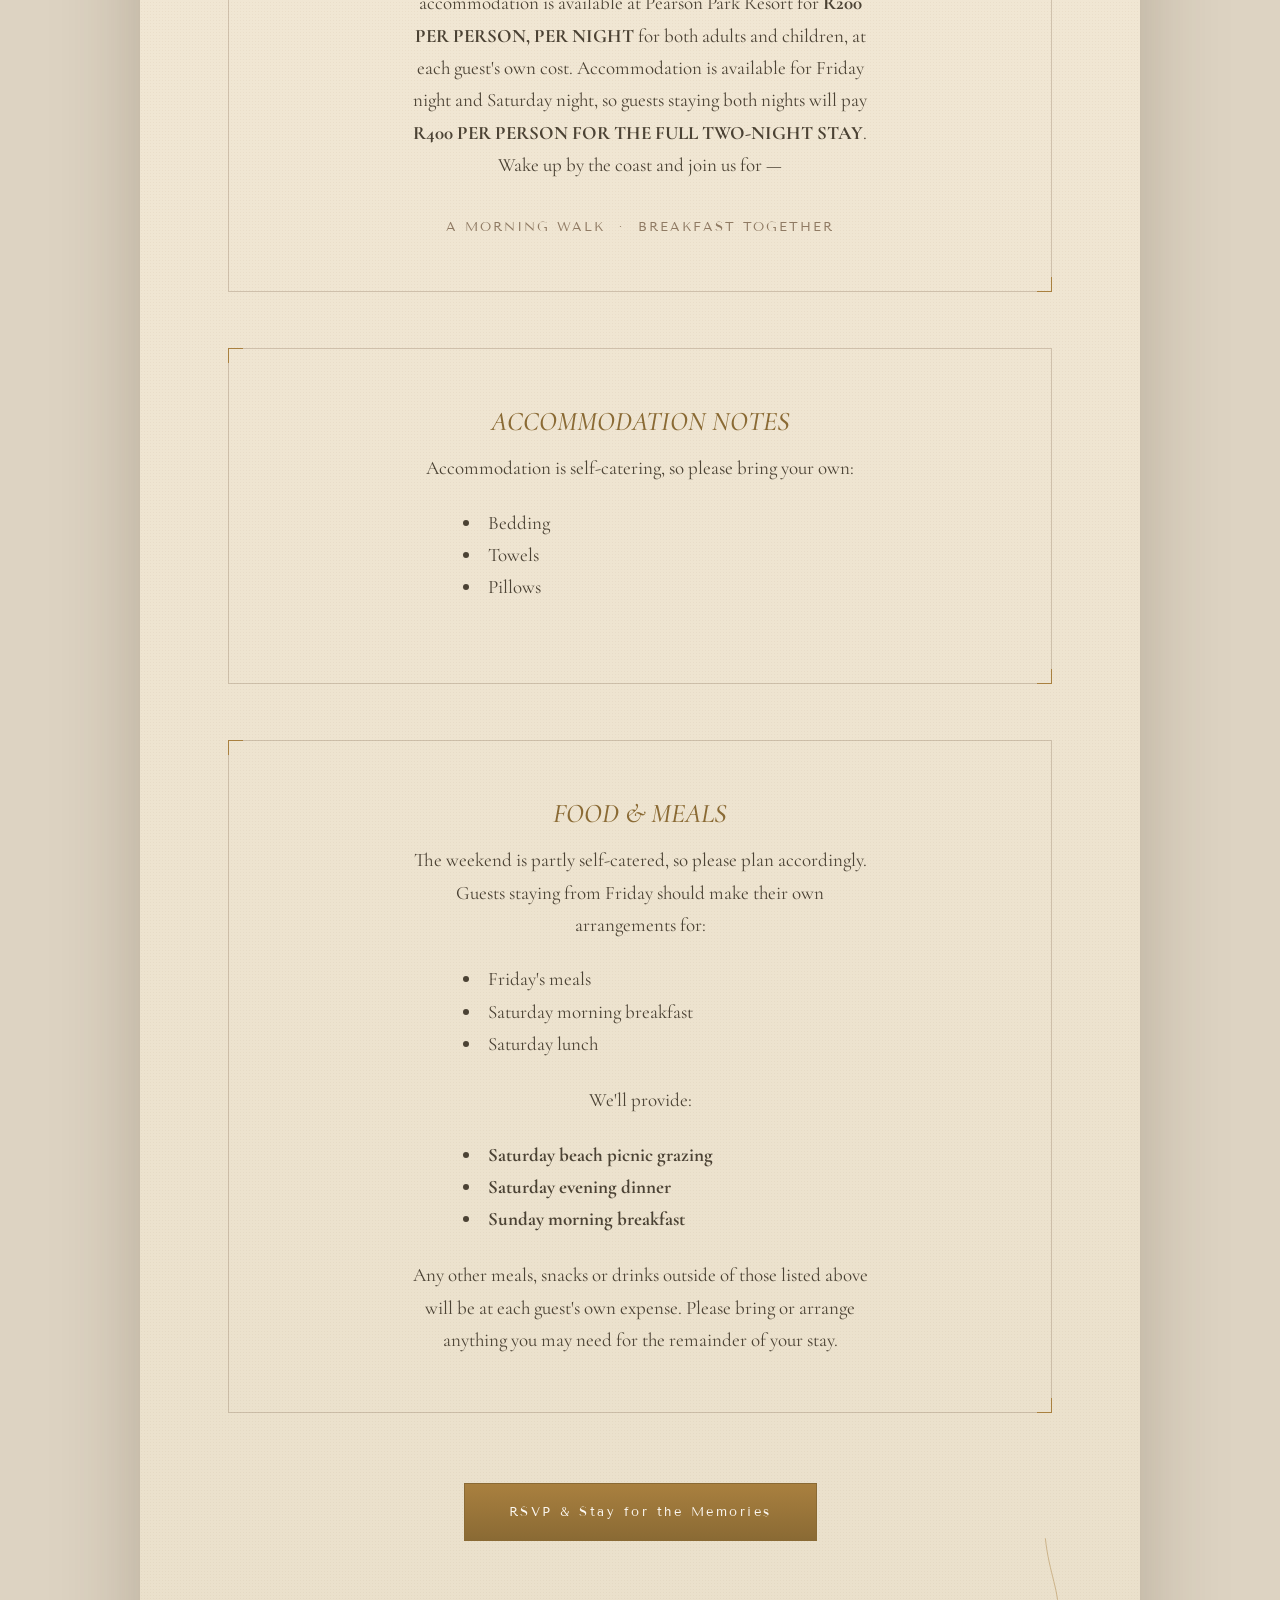
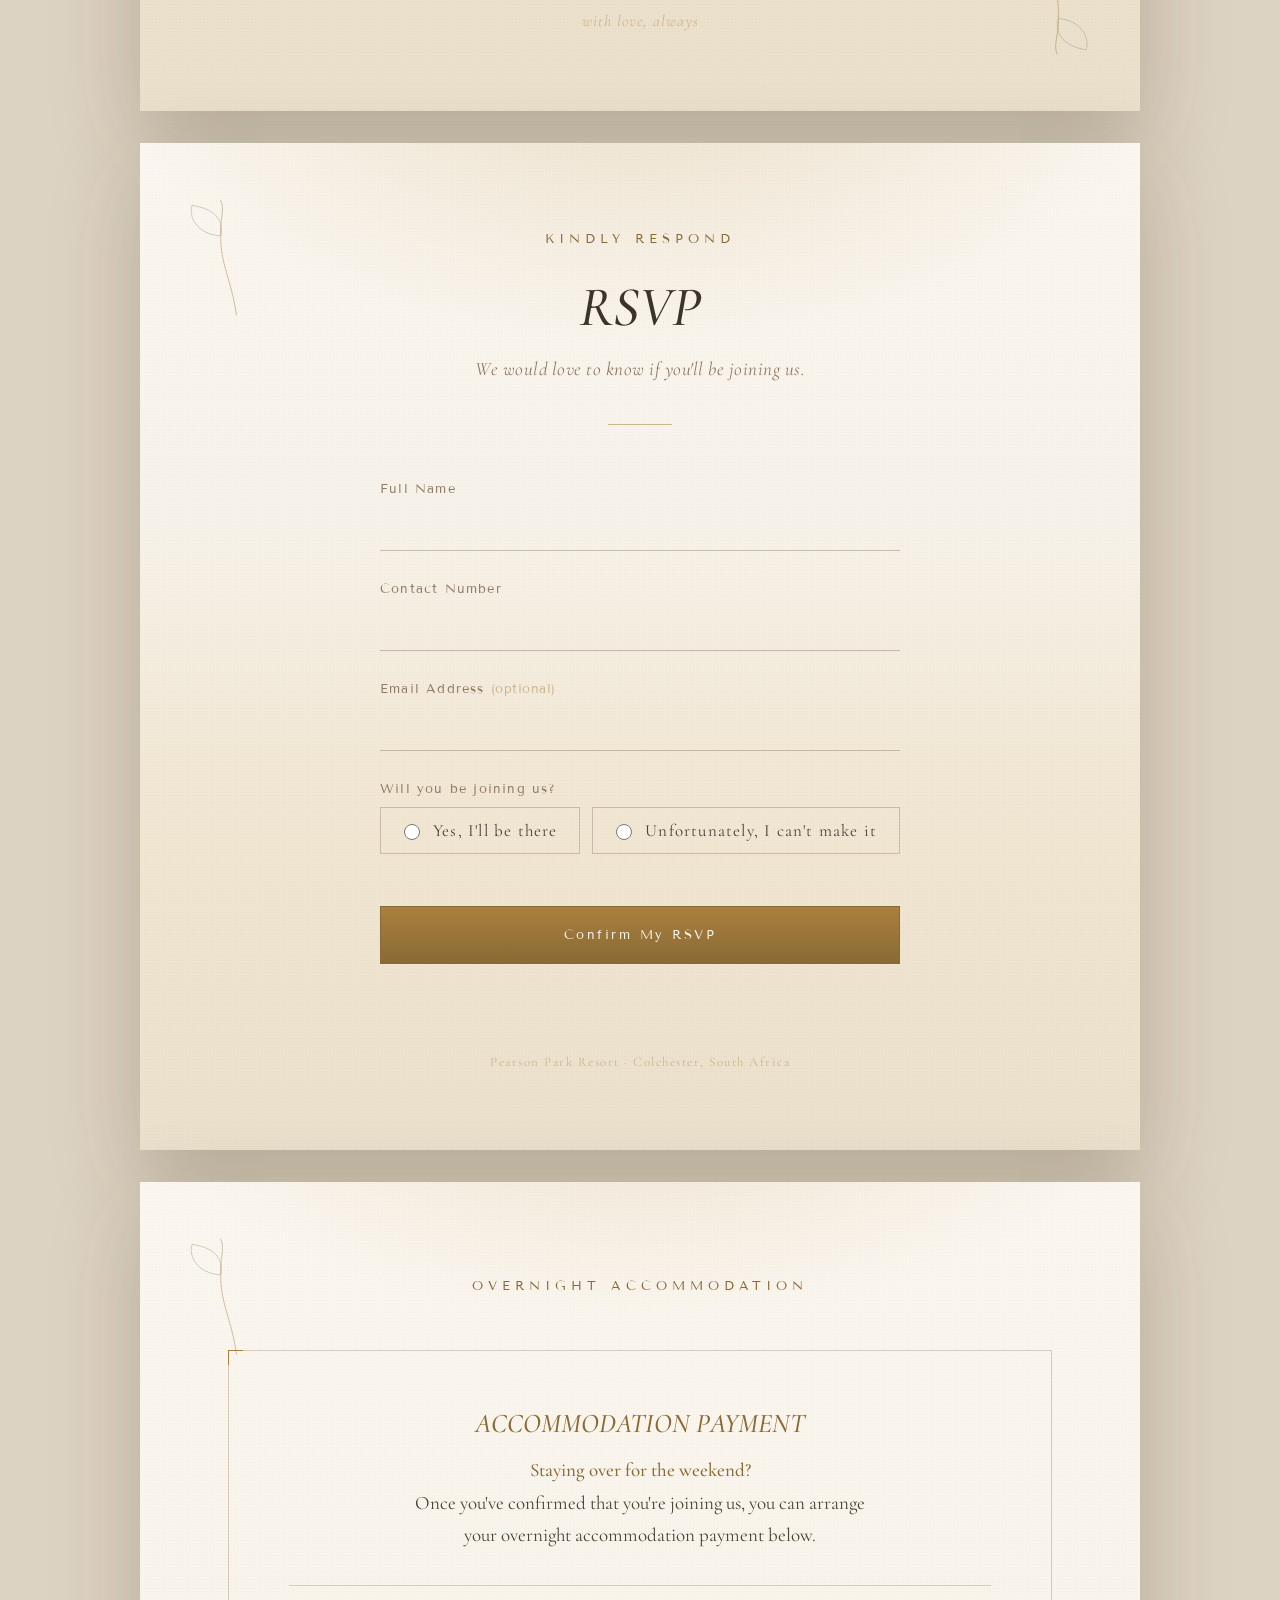
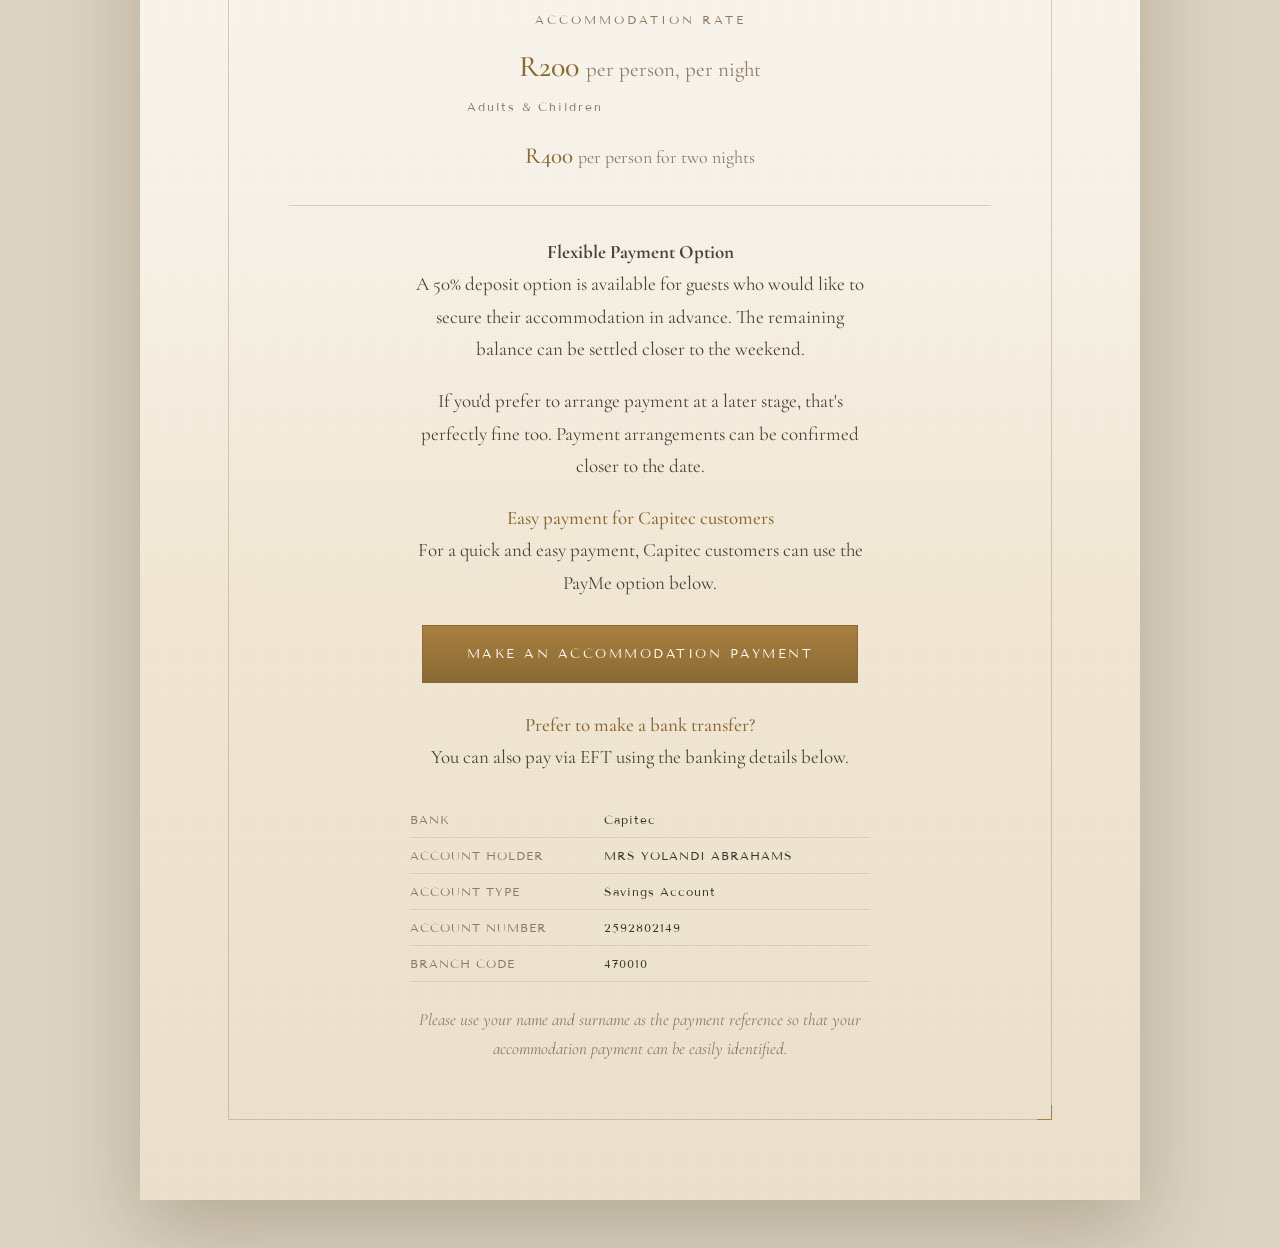
==== commit 8ece2c8b: "commit changes" ====
--- a/index.html
+++ b/index.html
@@ -409,7 +409,7 @@
         <p class="rate-label">ACCOMMODATION RATE</p>
         <p class="rate-amount">R200 <span>per person, per night</span></p>
         <p class="rate-note">Adults &amp; Children</p>
-        <p class="rate-two-night">R400 PER PERSON FOR TWO NIGHTS</p>
+        <p class="rate-two-night">R400 <span>per person for two nights</span></p>
       </div>
 
       <p class="payment-flexible"><strong>Flexible Payment Option</strong><br>A 50% deposit option is available for guests who would like to secure their accommodation in advance. The remaining balance can be settled closer to the weekend.</p>
--- a/styles.css
+++ b/styles.css
@@ -357,6 +357,7 @@
   padding:24px 16px;
   border-top:1px solid rgba(143,122,99,0.3);
   border-bottom:1px solid rgba(143,122,99,0.3);
+  text-align:center;
 }
 .rate-label{
   font-family:'Tenor Sans', sans-serif !important;
@@ -378,6 +379,11 @@
   color:var(--taupe);
 }
 .rate-two-night{ font-size:23px !important; margin-top:20px !important; }
+.rate-two-night span{
+  font-size:18px;
+  font-weight:400;
+  color:var(--taupe);
+}
 .rate-note{
   font-family:'Tenor Sans', sans-serif !important;
   font-size:12px !important;
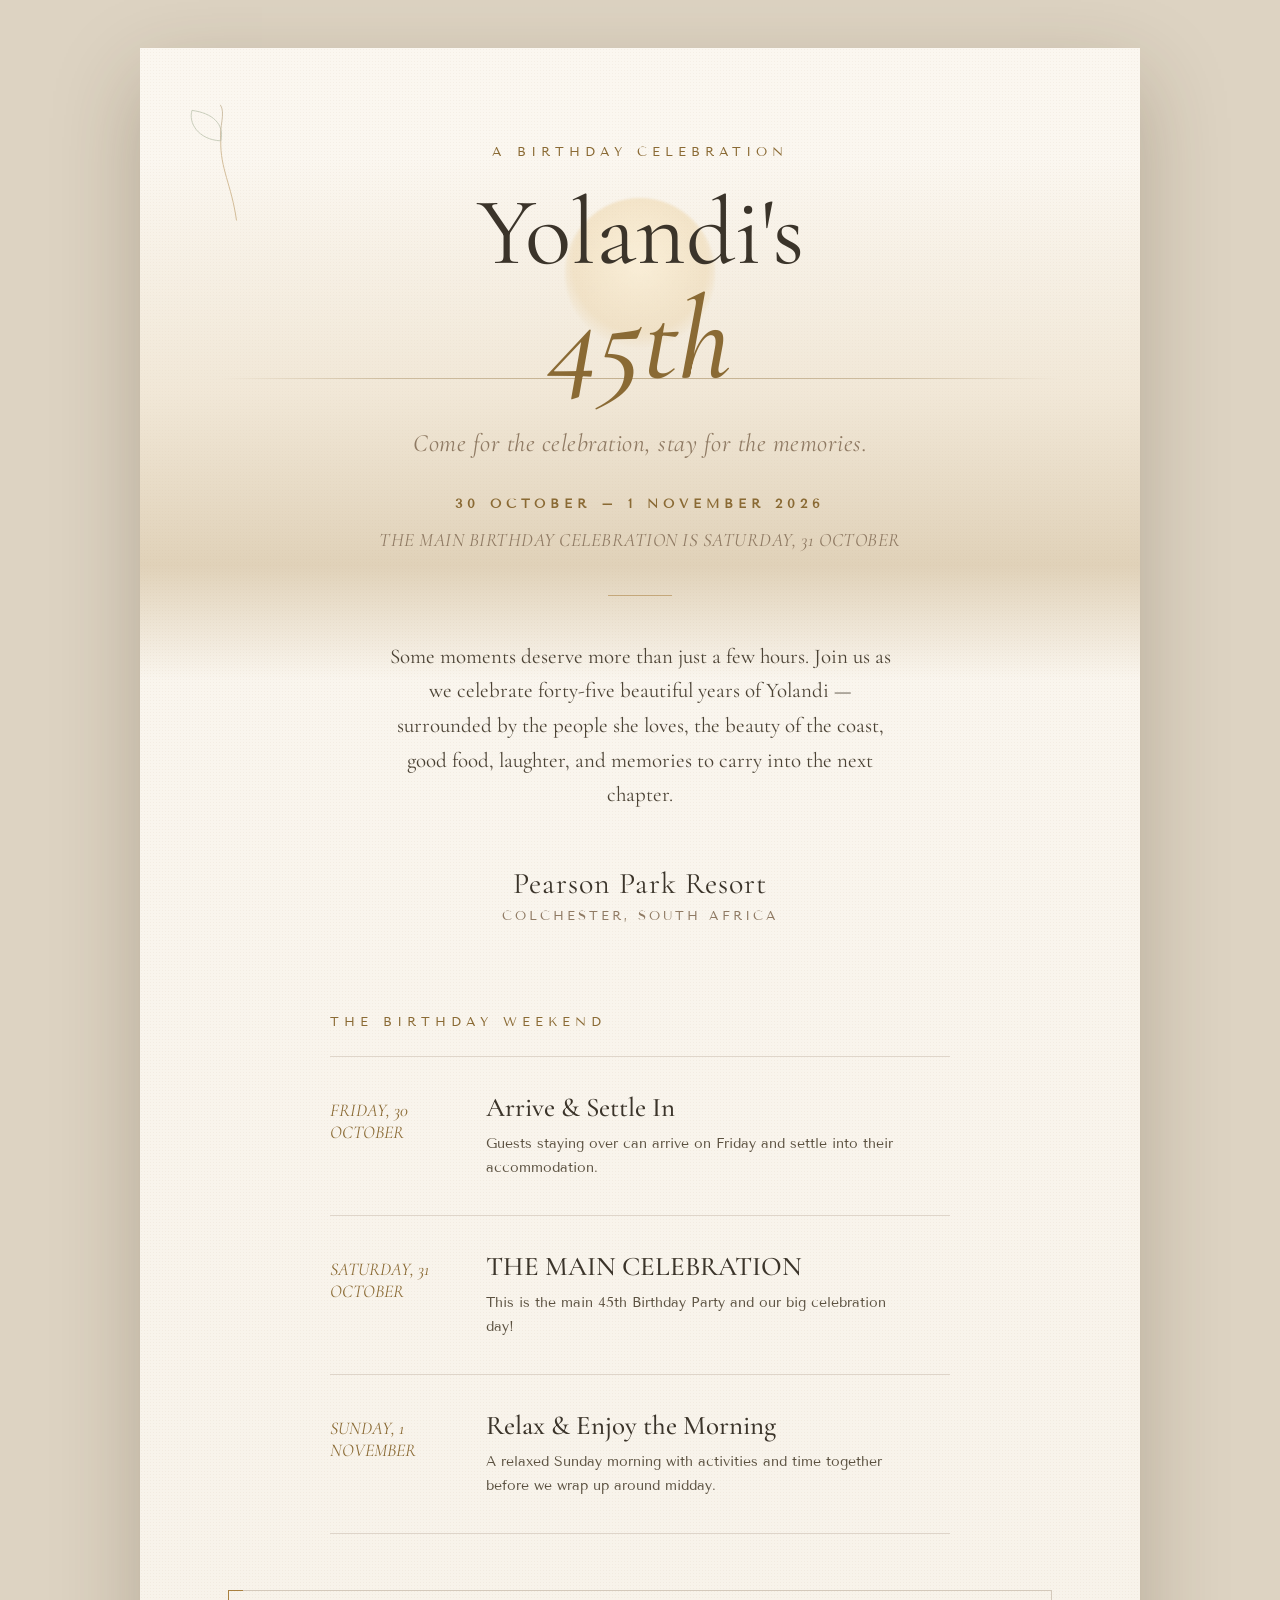
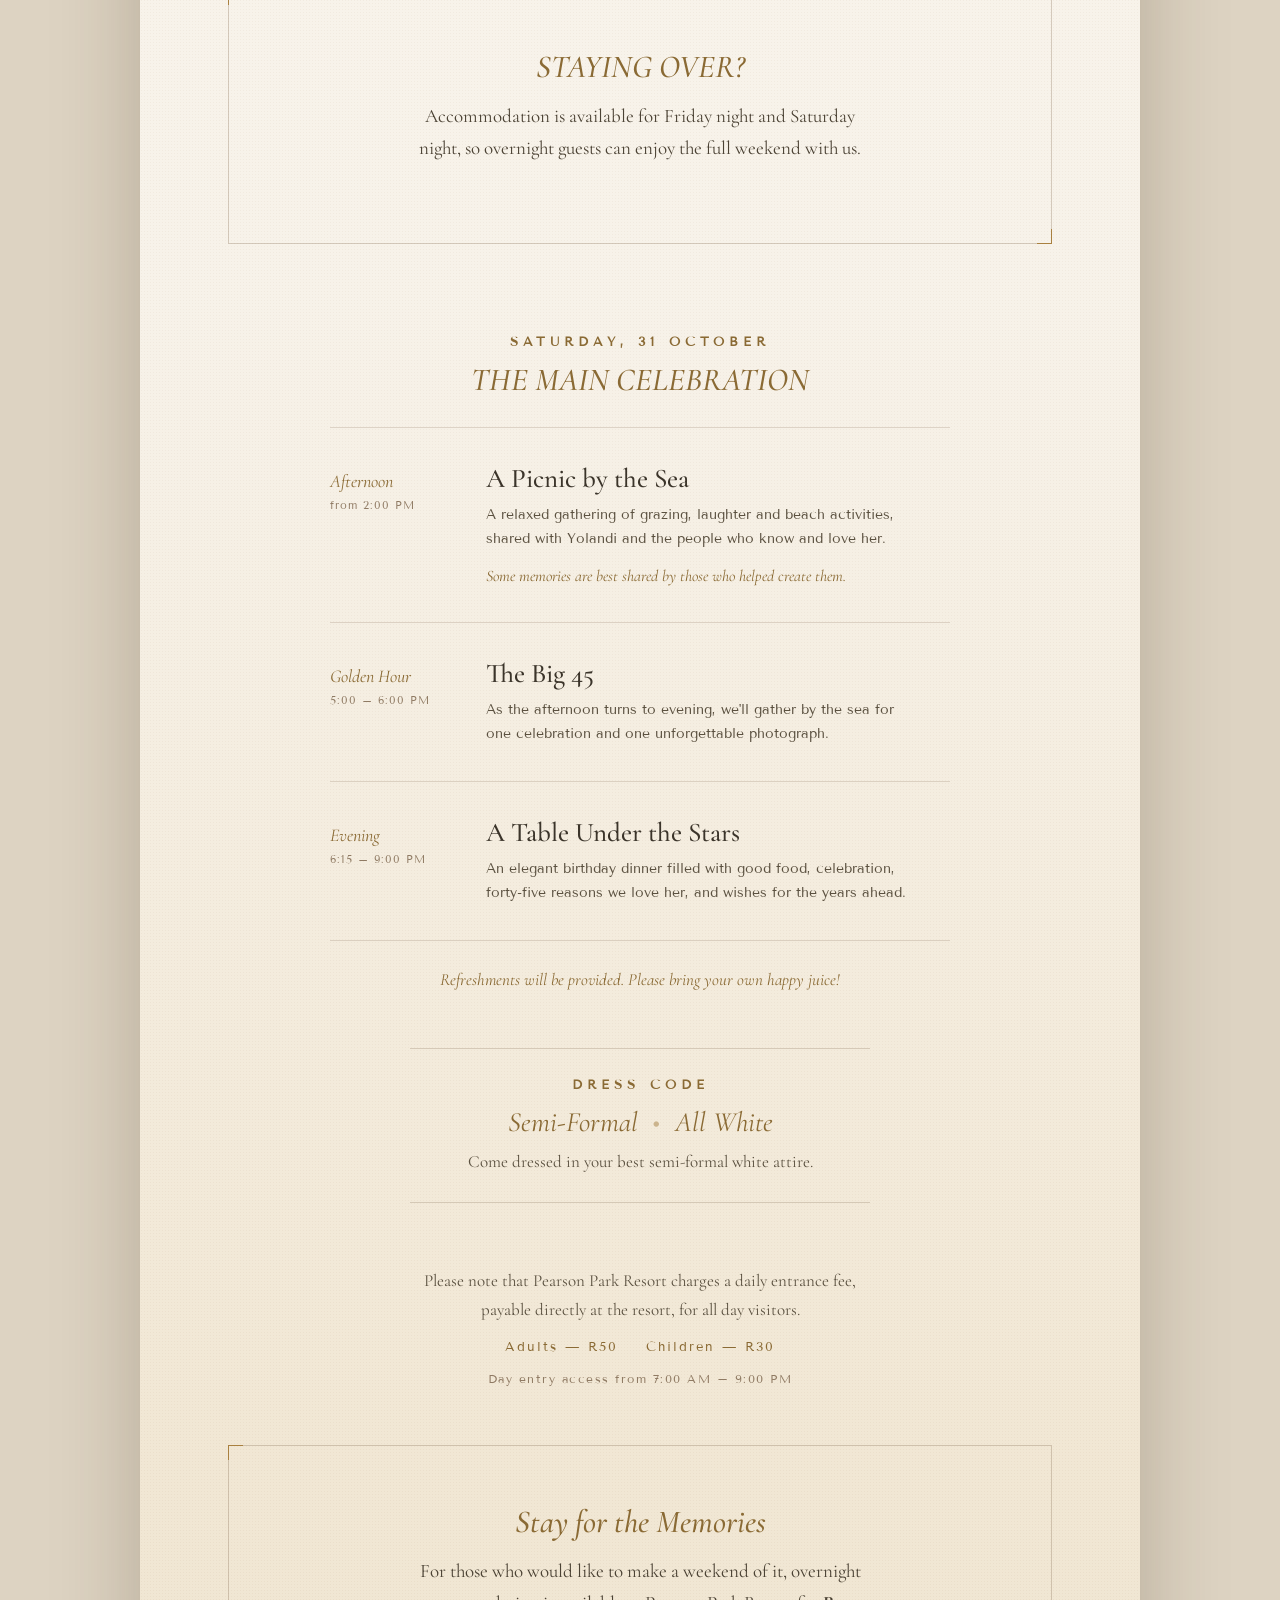
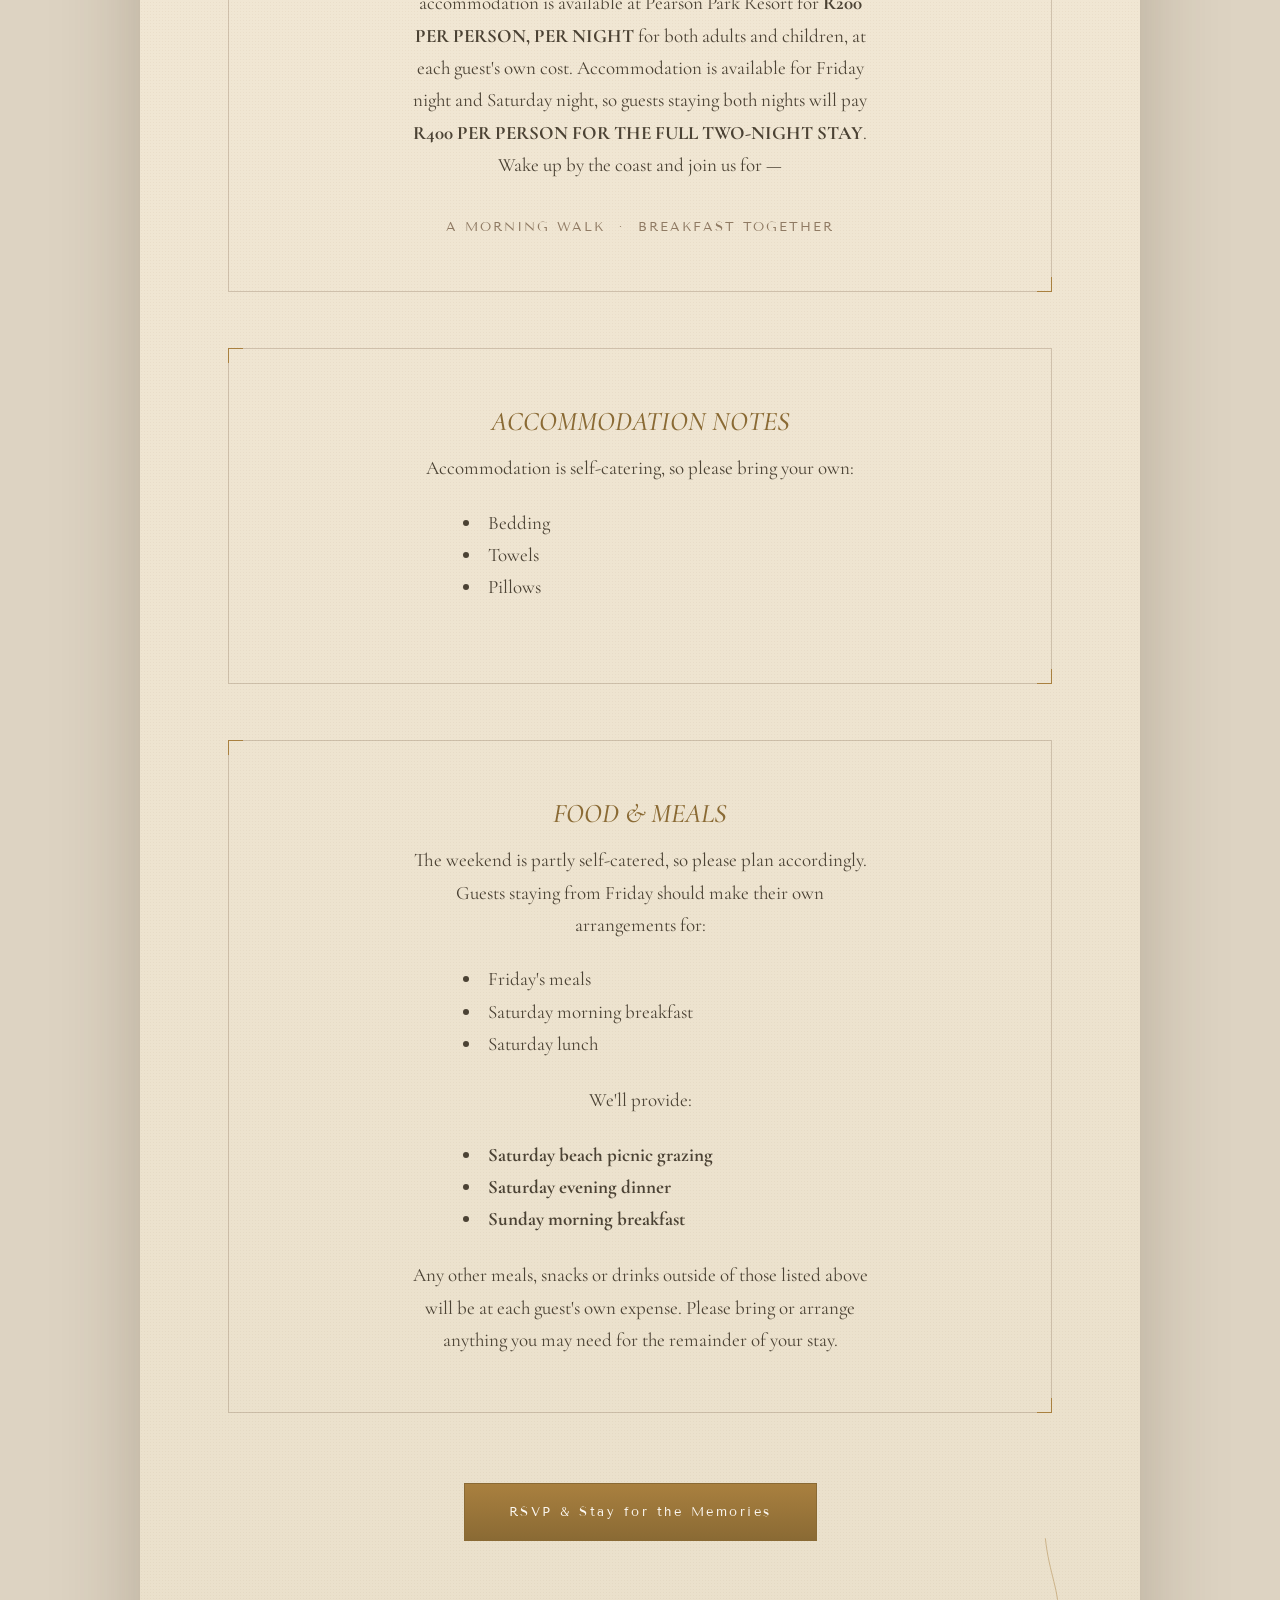
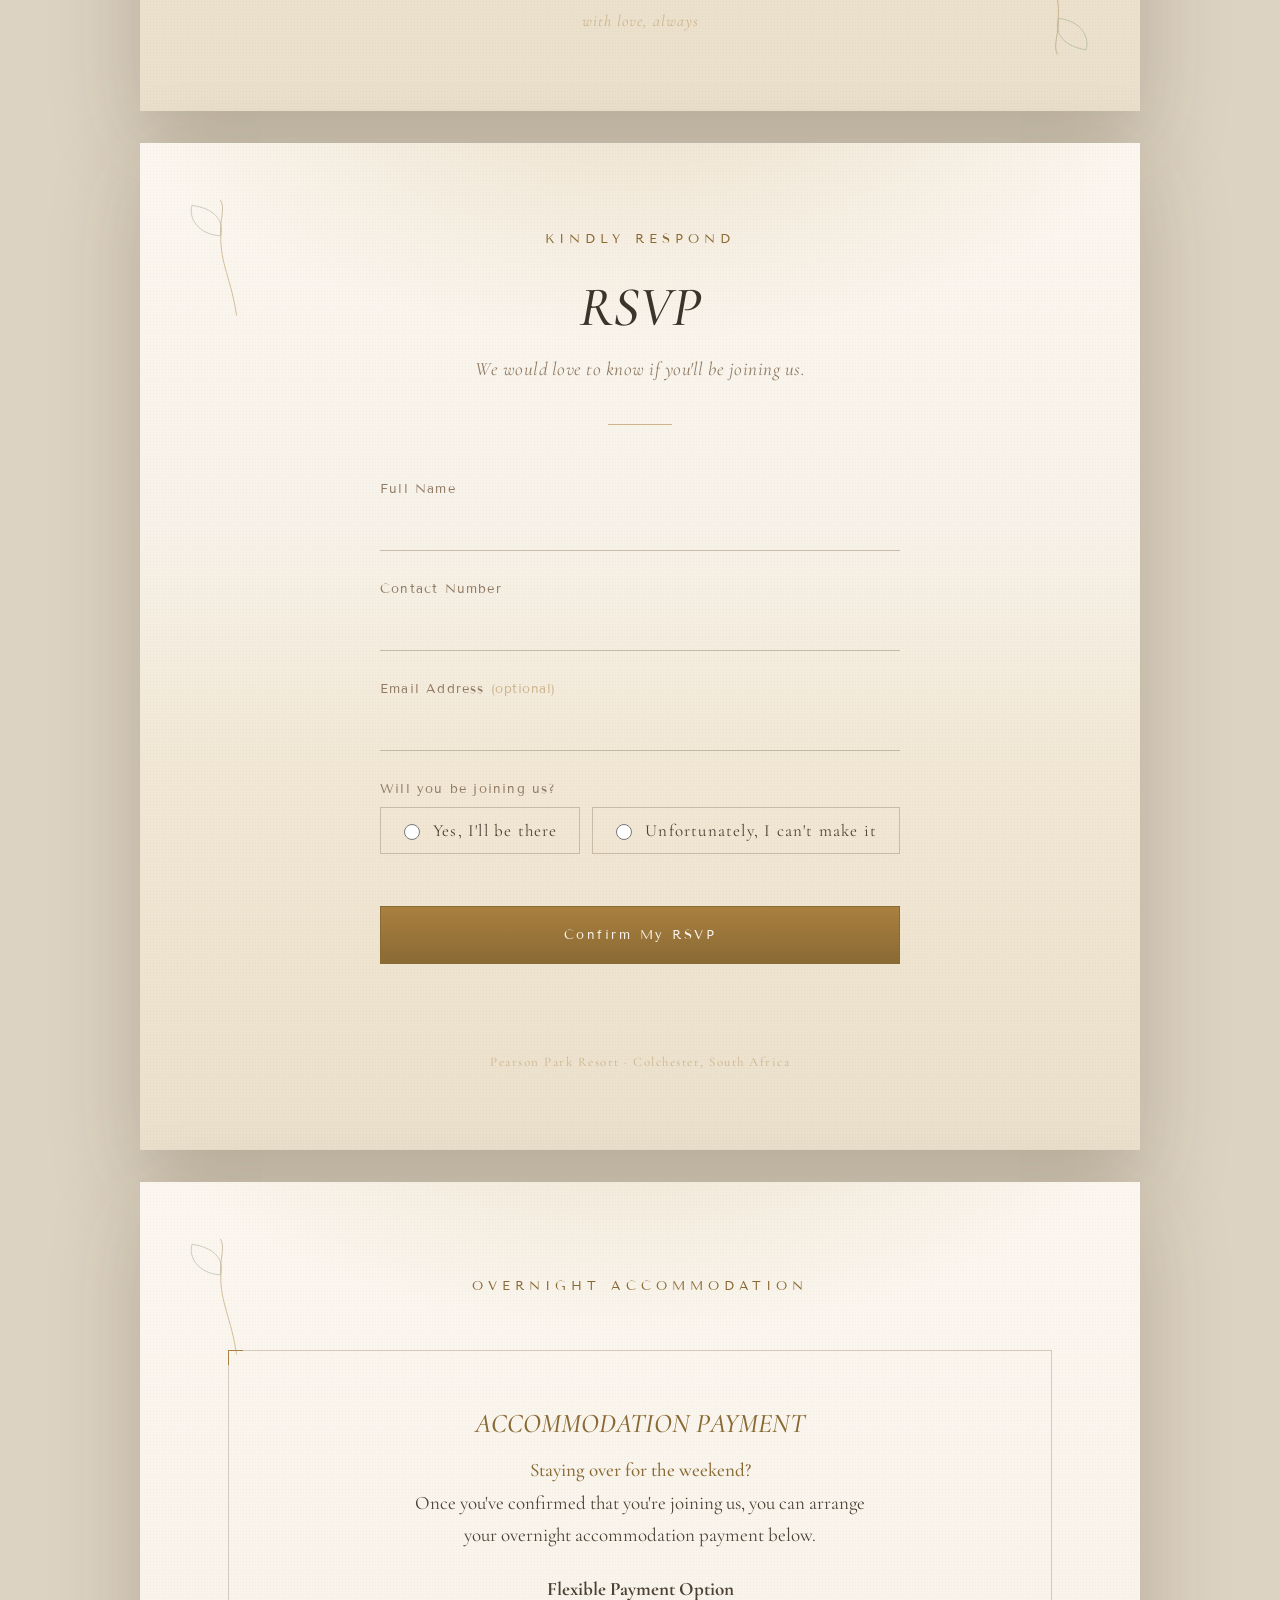
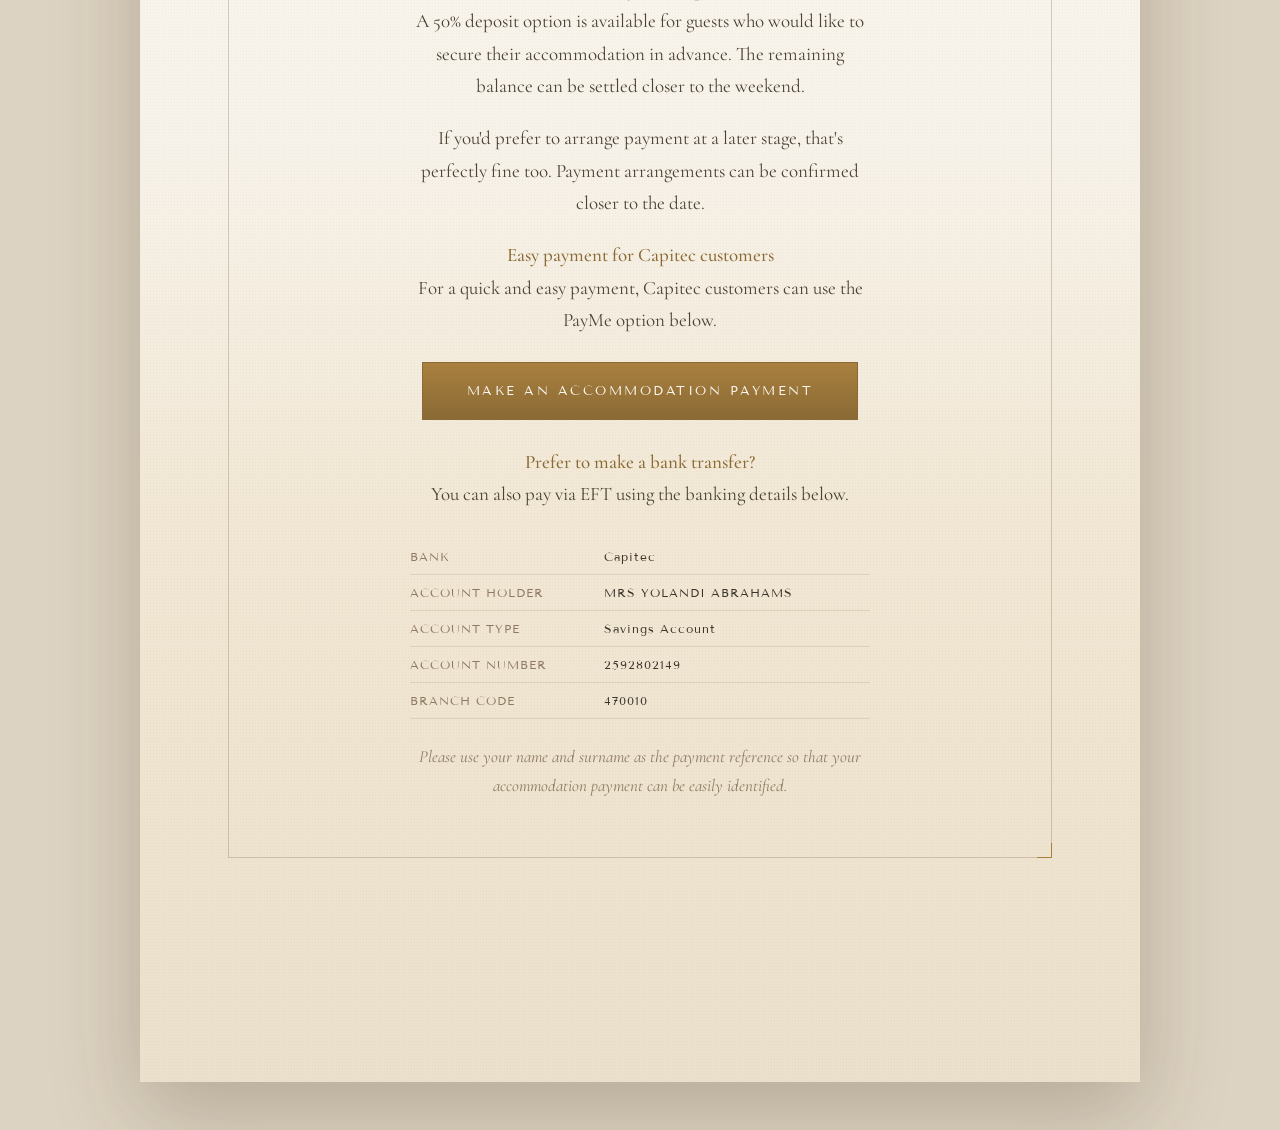
==== commit 1f5a7d13: "commit change" ====
--- a/index.html
+++ b/index.html
@@ -405,13 +405,6 @@
       <h2>ACCOMMODATION PAYMENT</h2>
       <p class="payment-intro"><strong>Staying over for the weekend?</strong><br>Once you've confirmed that you're joining us, you can arrange your overnight accommodation payment below.</p>
 
-      <div class="payment-rate">
-        <p class="rate-label">ACCOMMODATION RATE</p>
-        <p class="rate-amount">R200 <span>per person, per night</span></p>
-        <p class="rate-note">Adults &amp; Children</p>
-        <p class="rate-two-night">R400 <span>per person for two nights</span></p>
-      </div>
-
       <p class="payment-flexible"><strong>Flexible Payment Option</strong><br>A 50% deposit option is available for guests who would like to secure their accommodation in advance. The remaining balance can be settled closer to the weekend.</p>
       <p class="payment-flexible">If you'd prefer to arrange payment at a later stage, that's perfectly fine too. Payment arrangements can be confirmed closer to the date.</p>
 
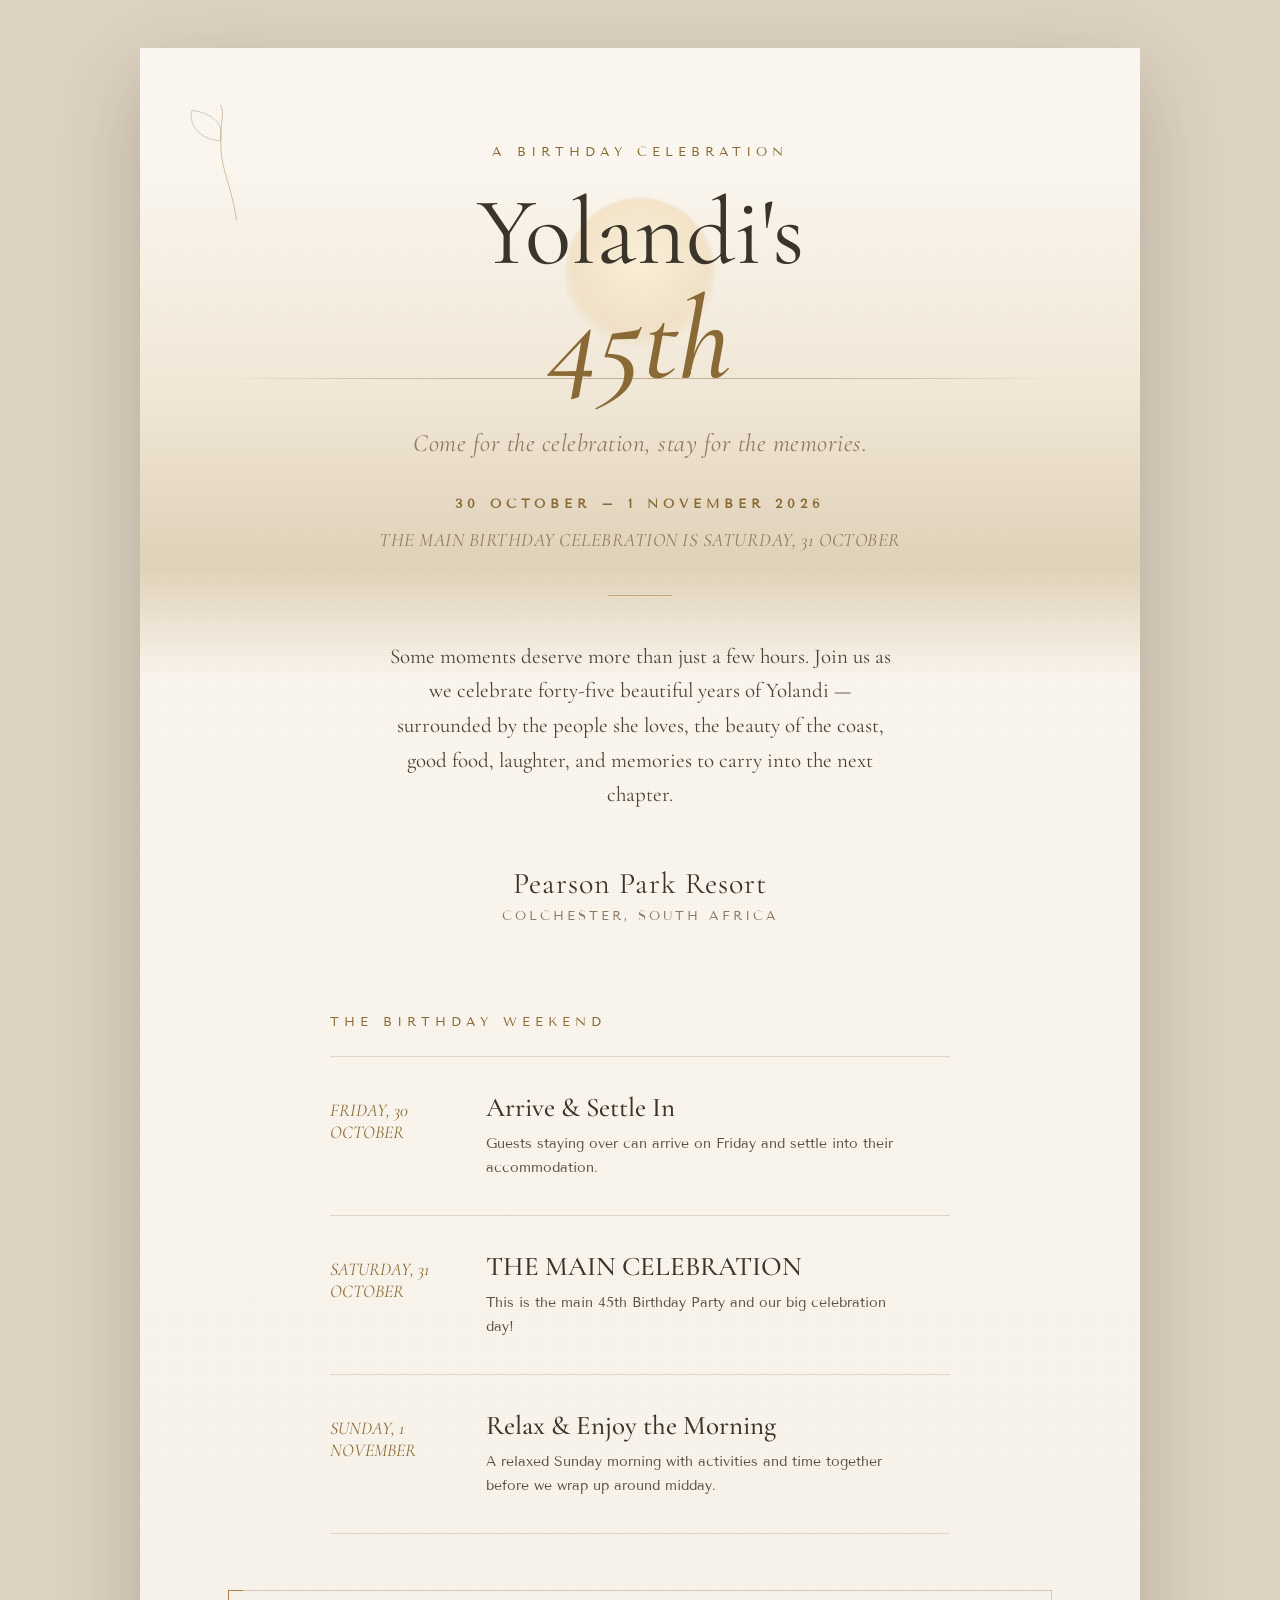
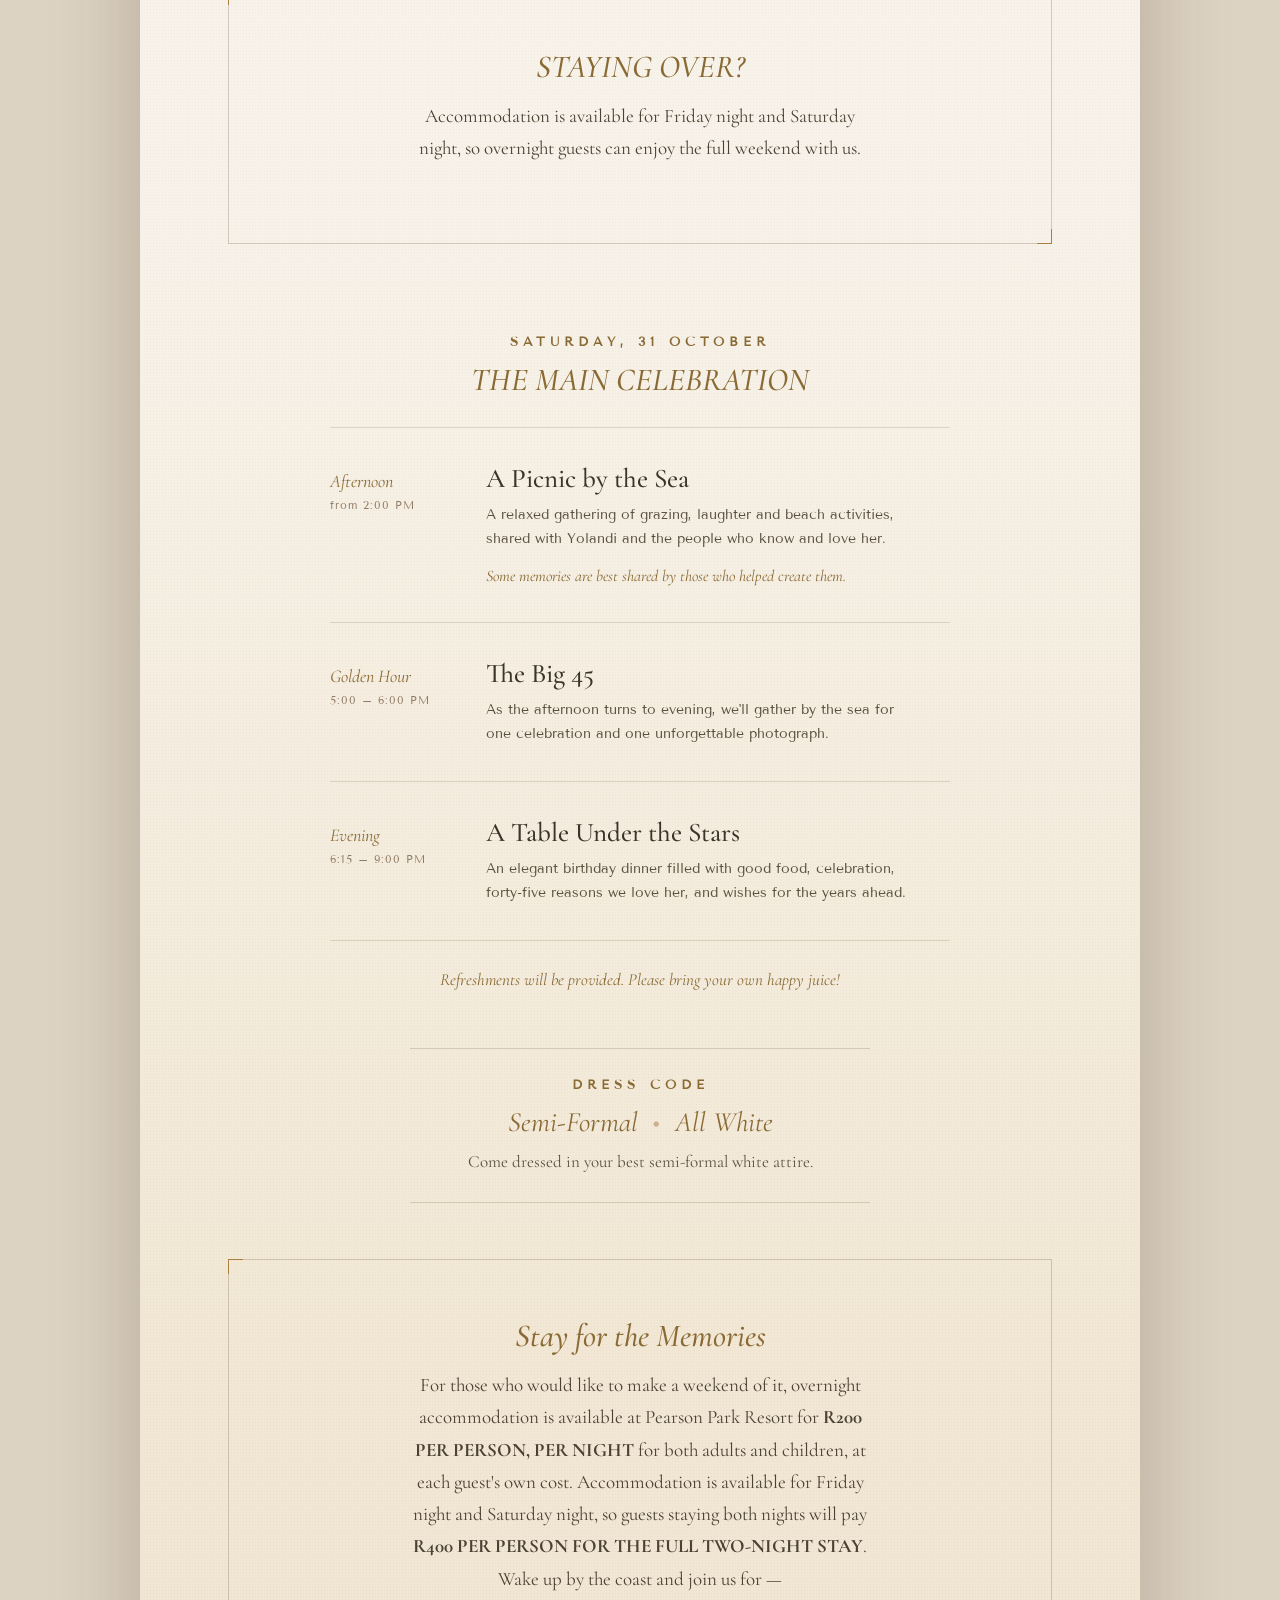
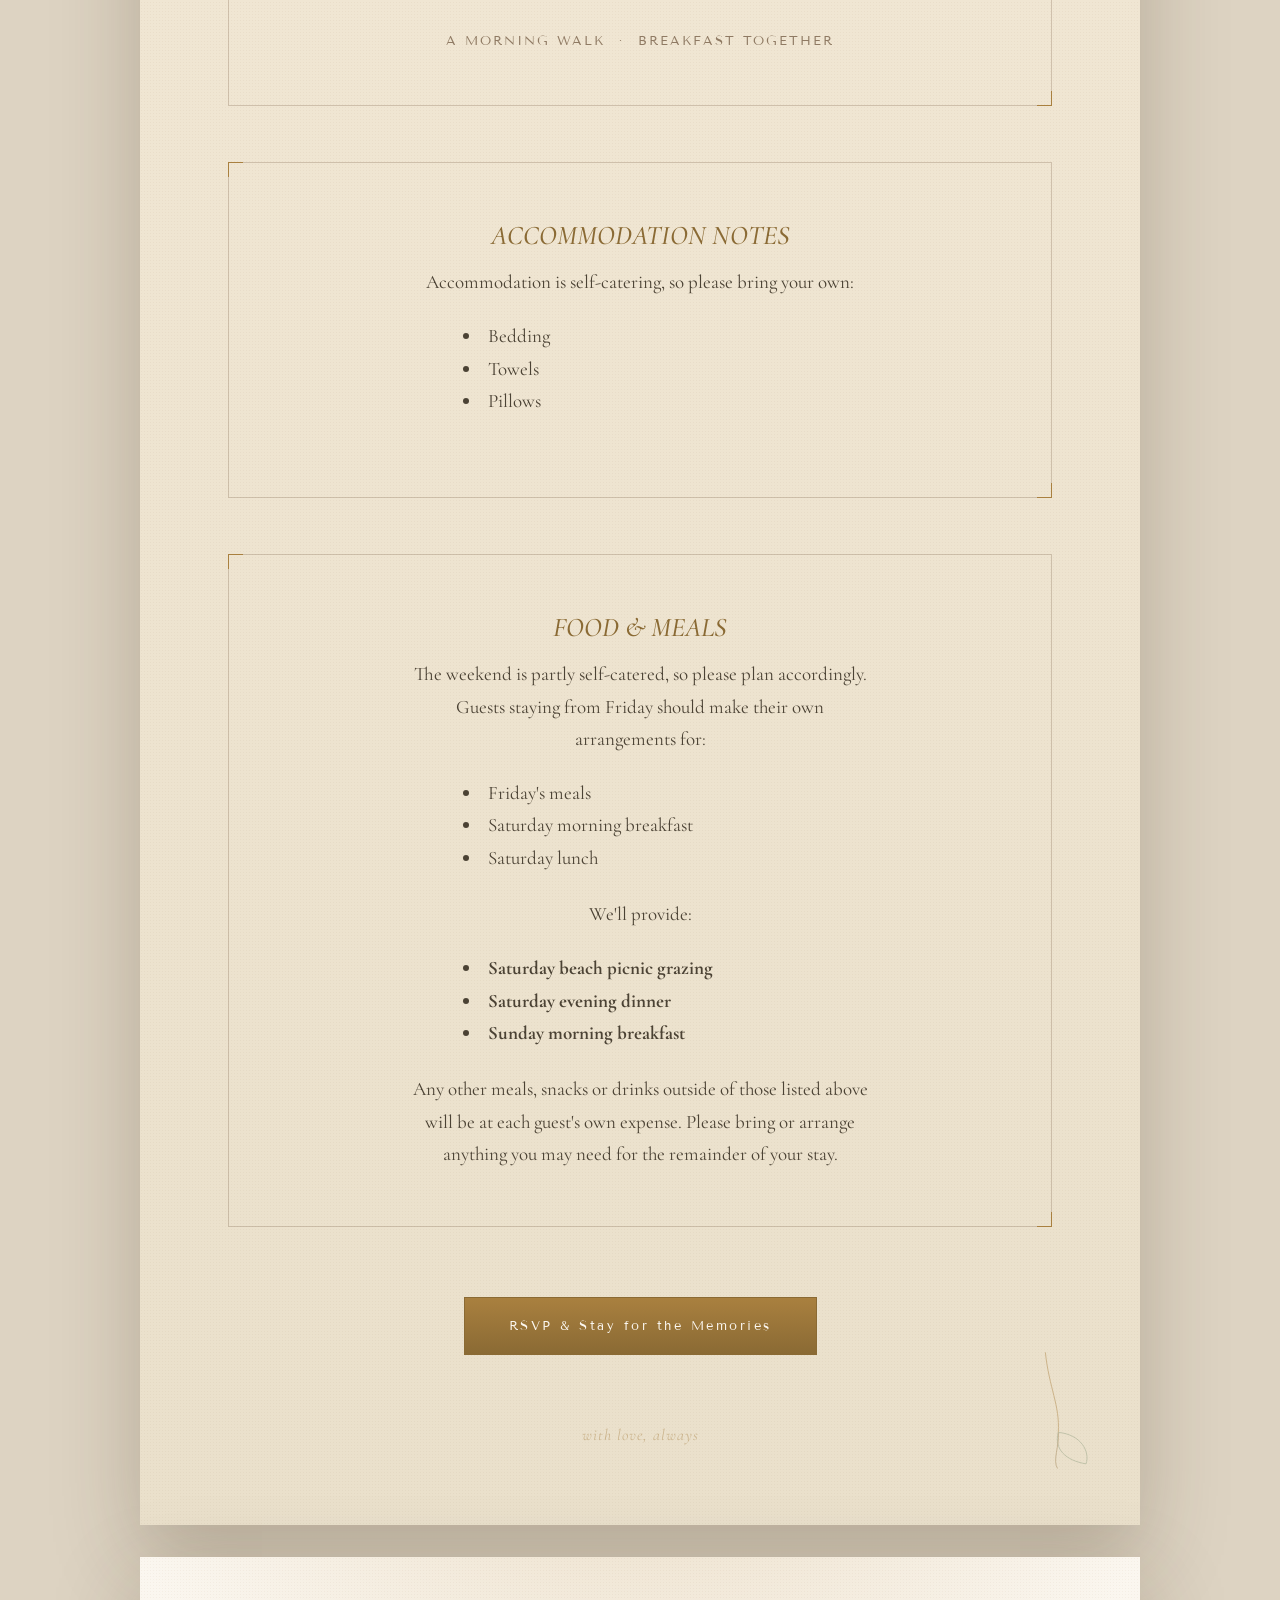
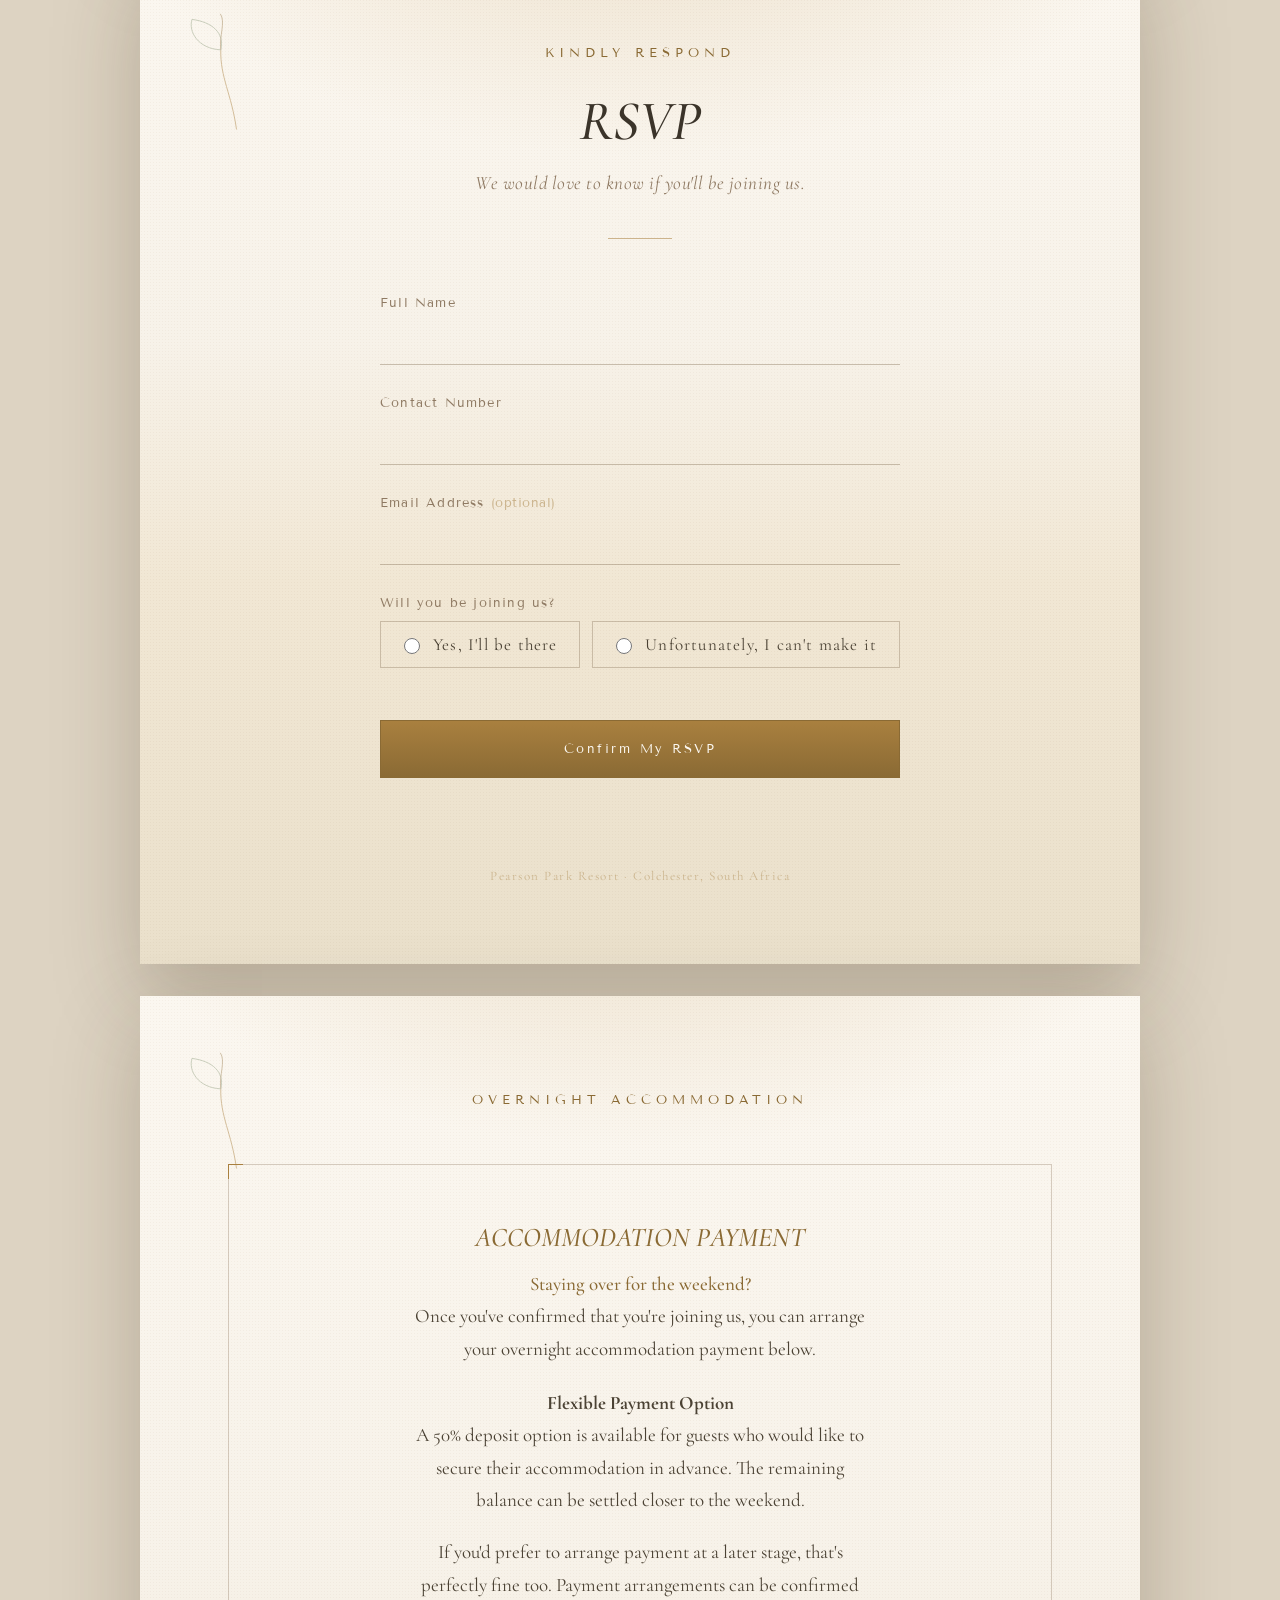
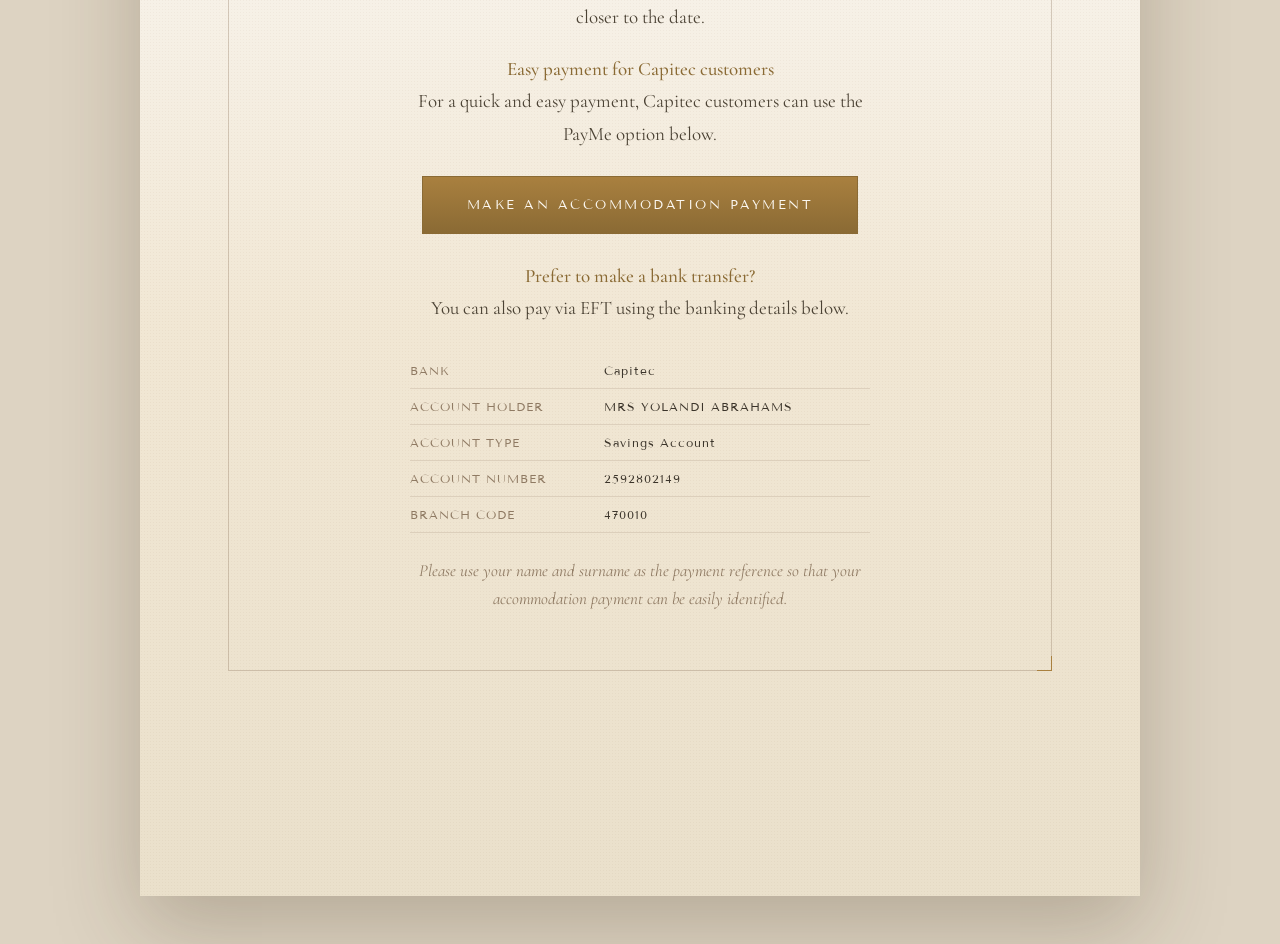
==== commit a4a1f3a5: "commit" ====
--- a/index.html
+++ b/index.html
@@ -137,16 +137,6 @@
       <p class="kicker">DRESS CODE</p>
       <p class="dress-code-style">Semi-Formal <span aria-hidden="true">•</span> All White</p>
       <p>Come dressed in your best semi-formal white attire.</p>
-    </div>
-
-    <div class="notice">
-      <p>Please note that Pearson Park Resort charges a daily entrance fee,
-      payable directly at the resort, for all day visitors.</p>
-      <div class="notice-fees">
-        <span>Adults — R50</span>
-        <span>Children — R30</span>
-      </div>
-      <p class="notice-hours">Day entry access from 7:00 AM – 9:00 PM</p>
     </div>
 
     <div class="stay">
